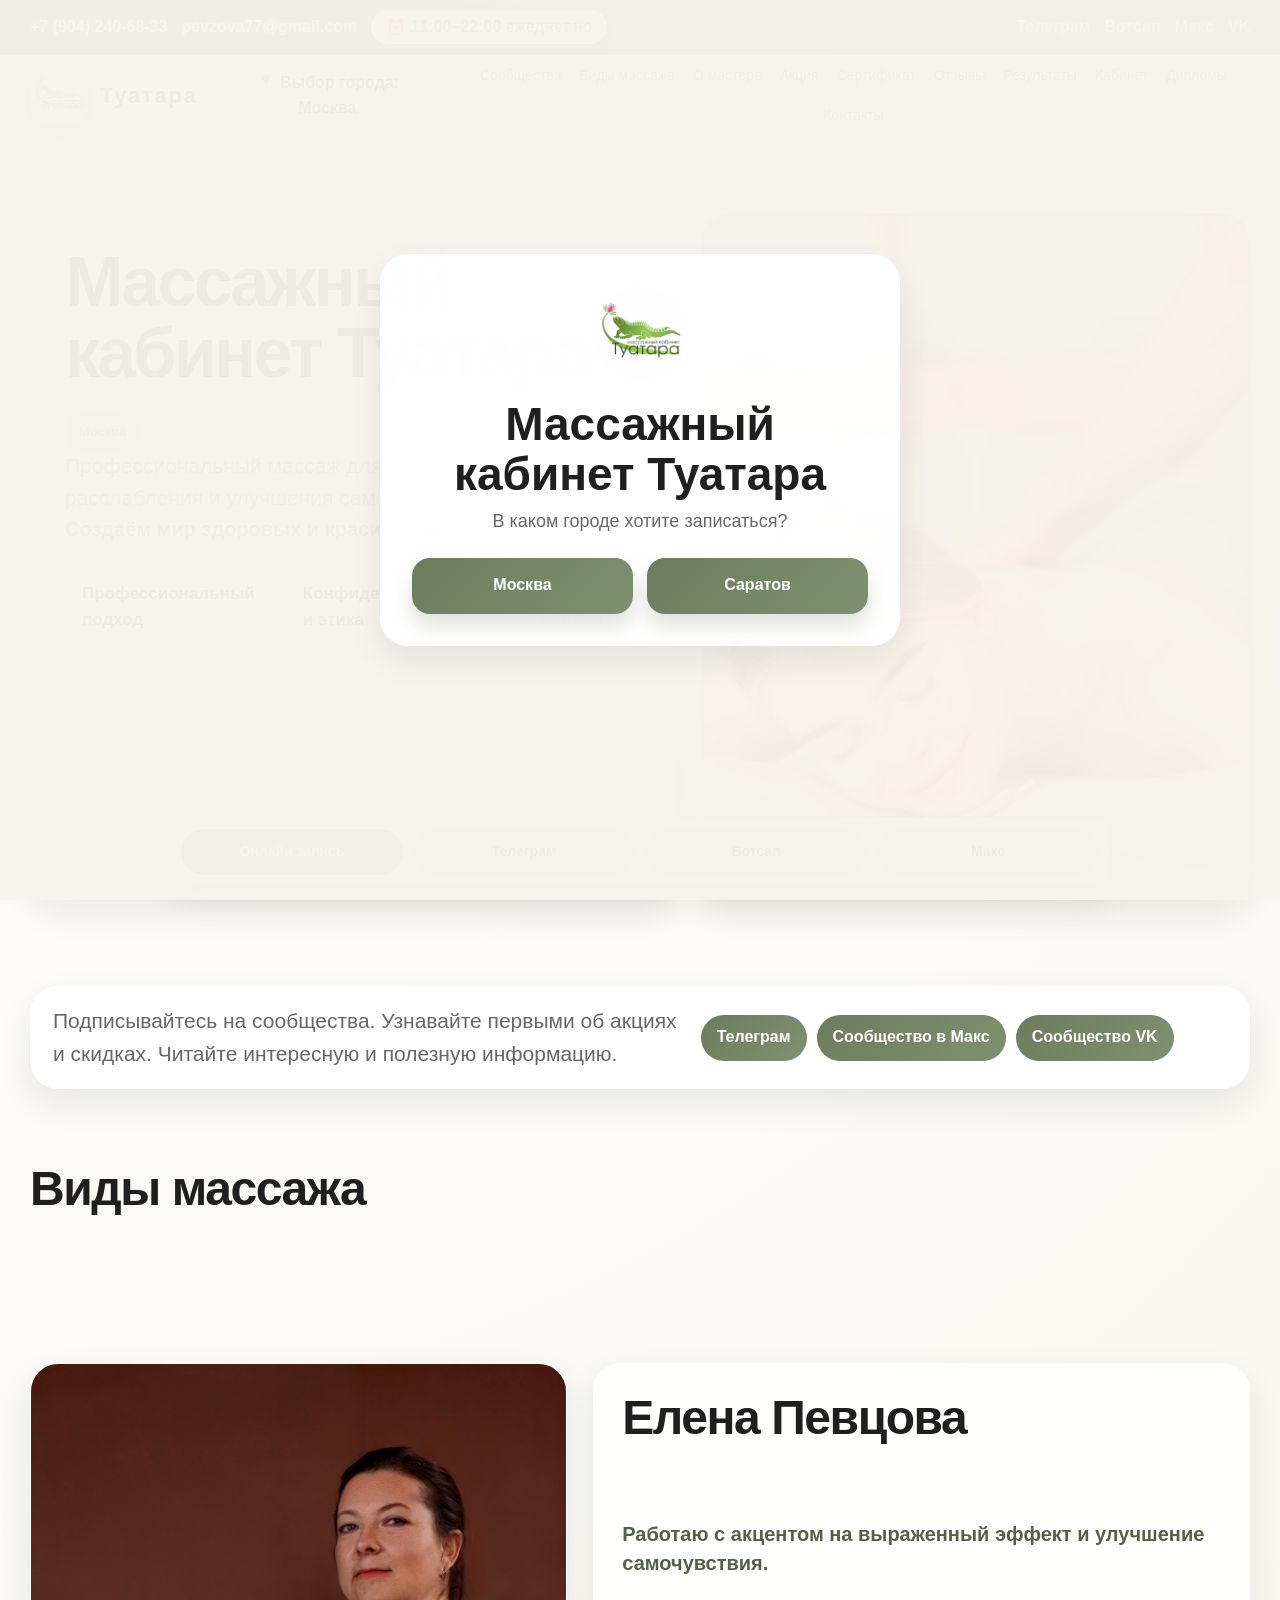
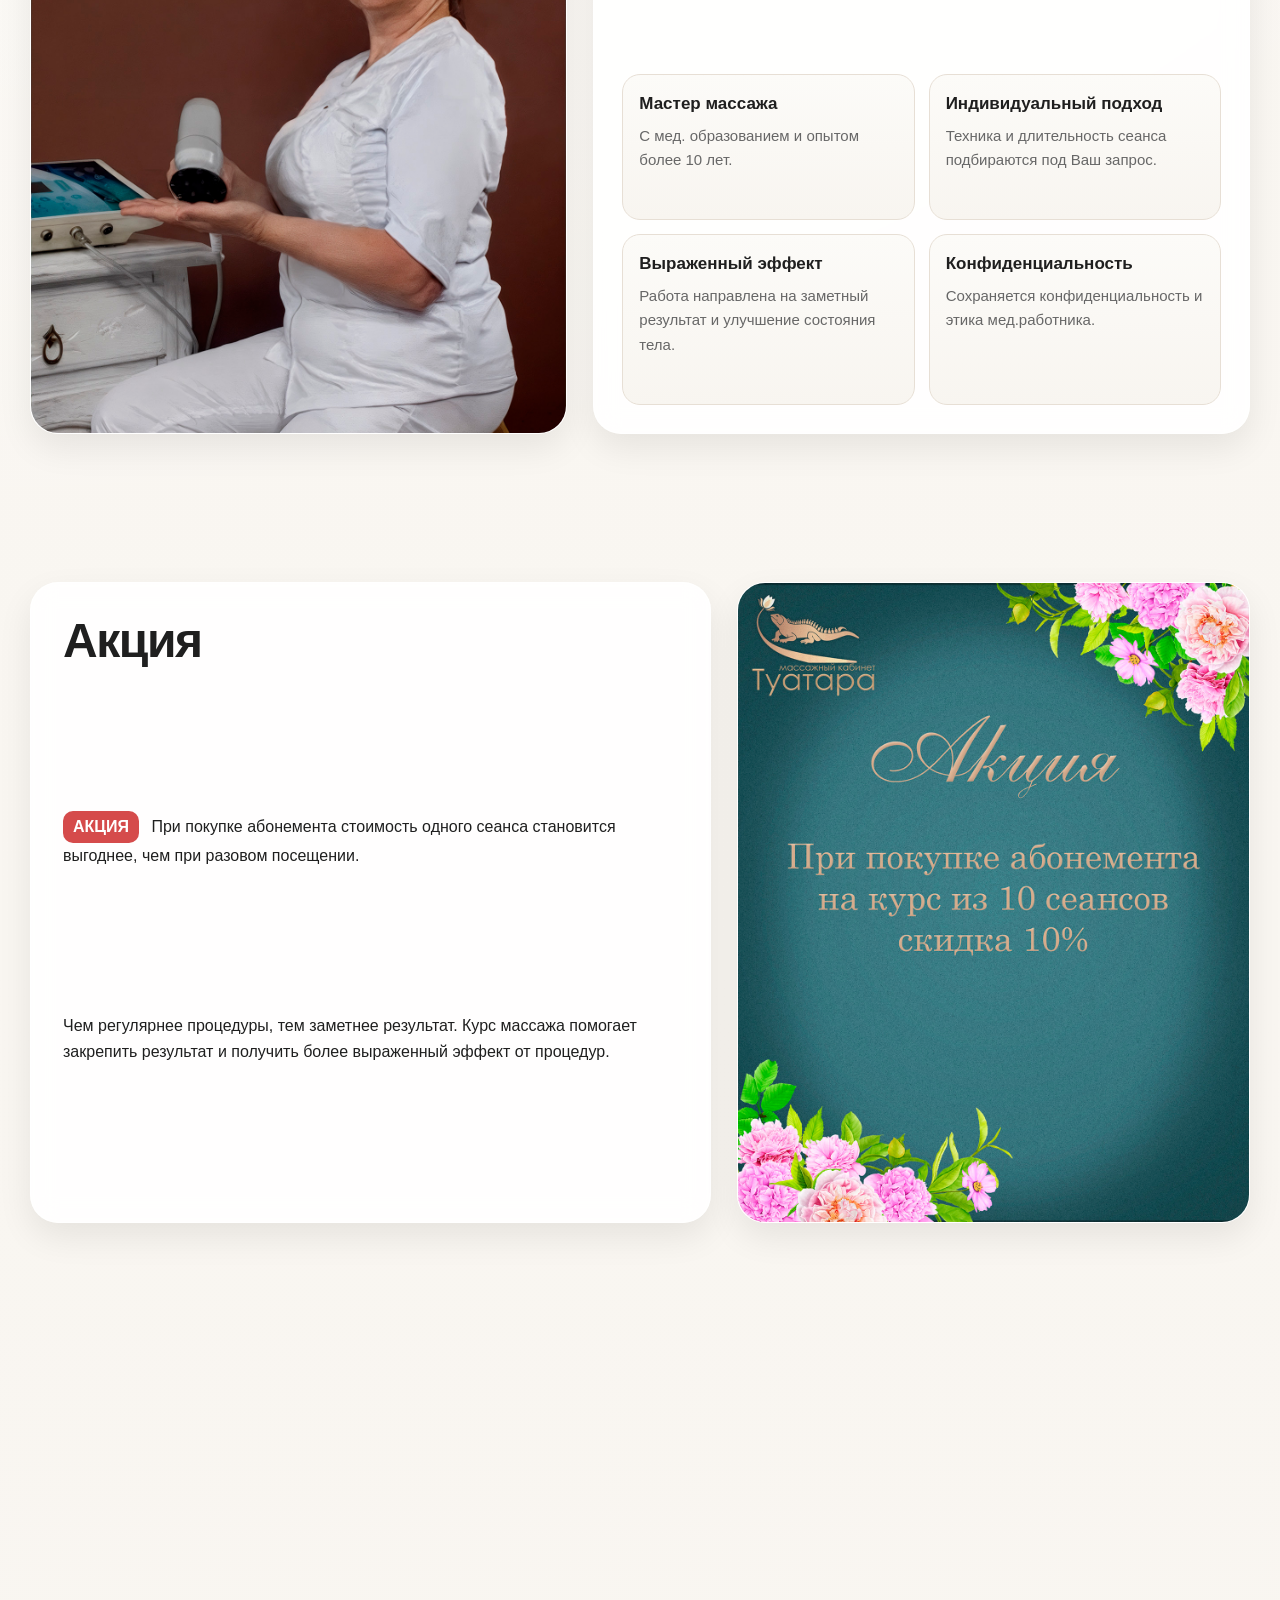
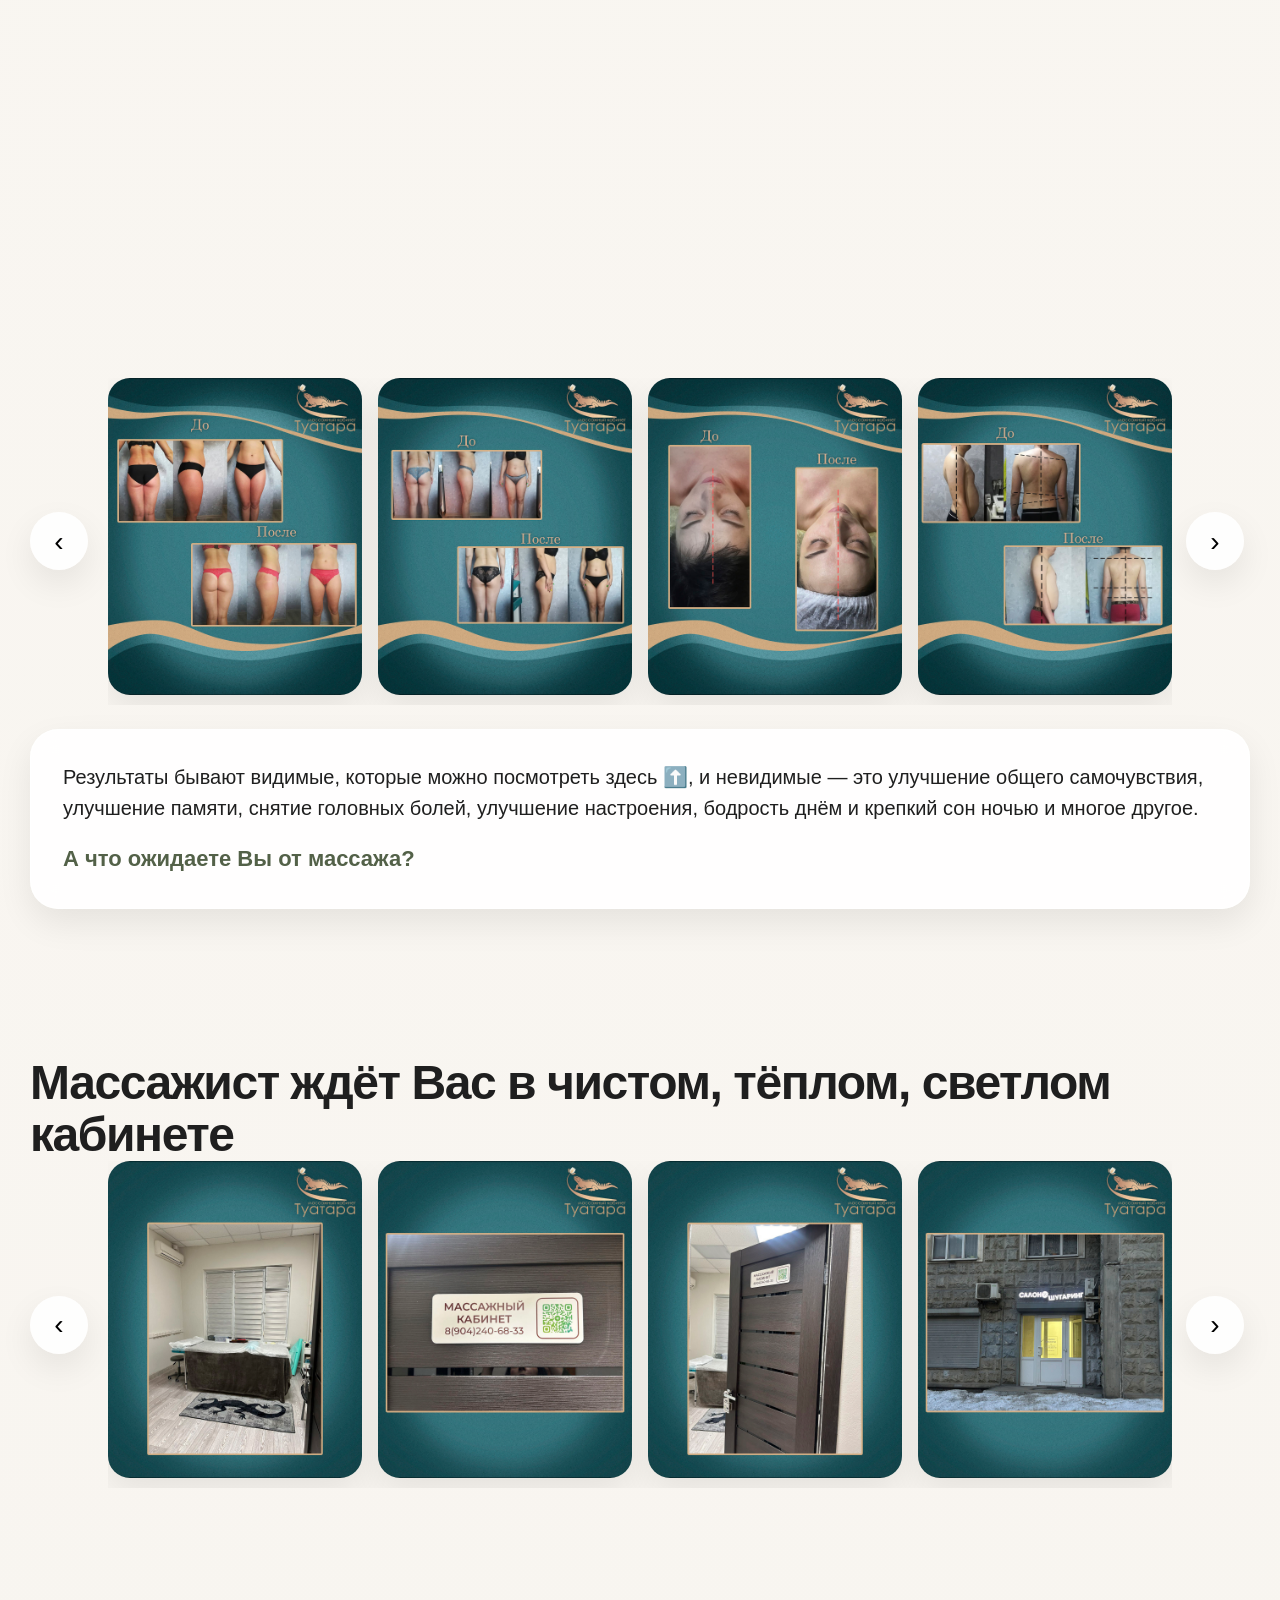
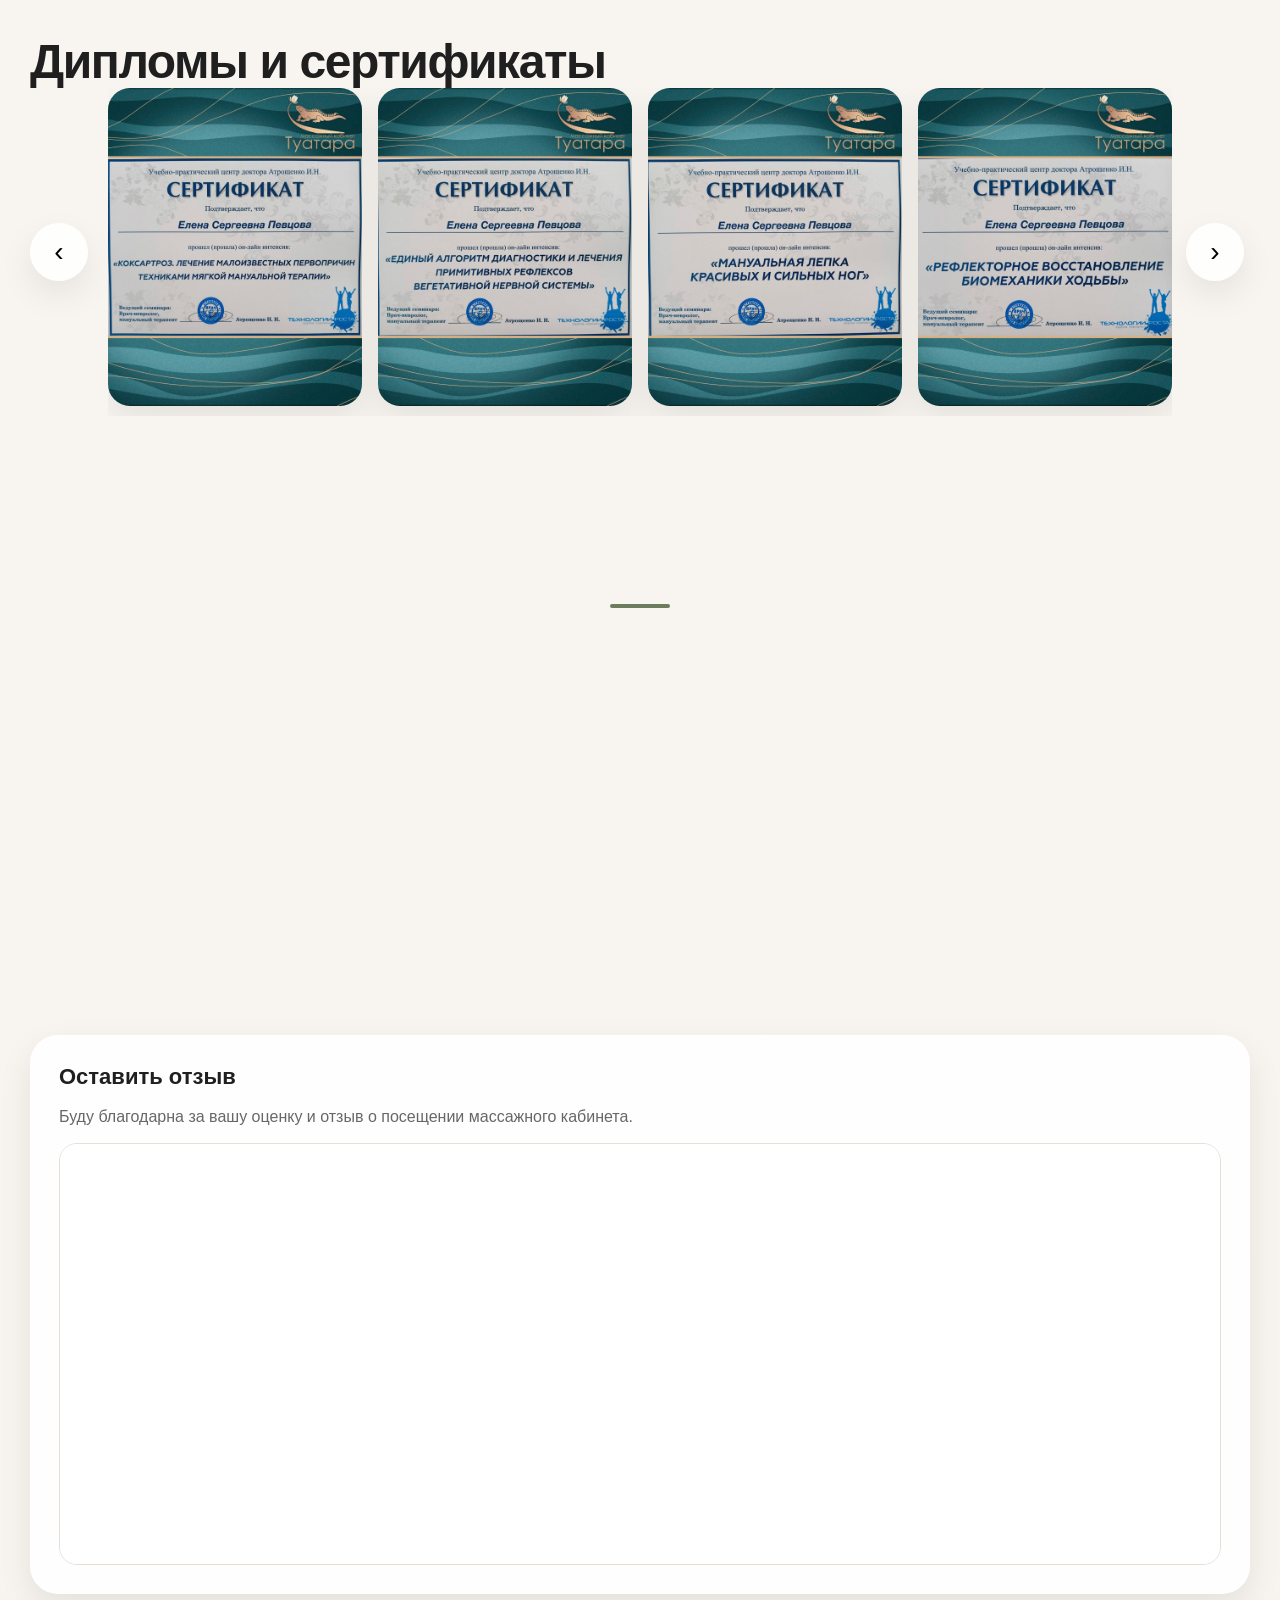
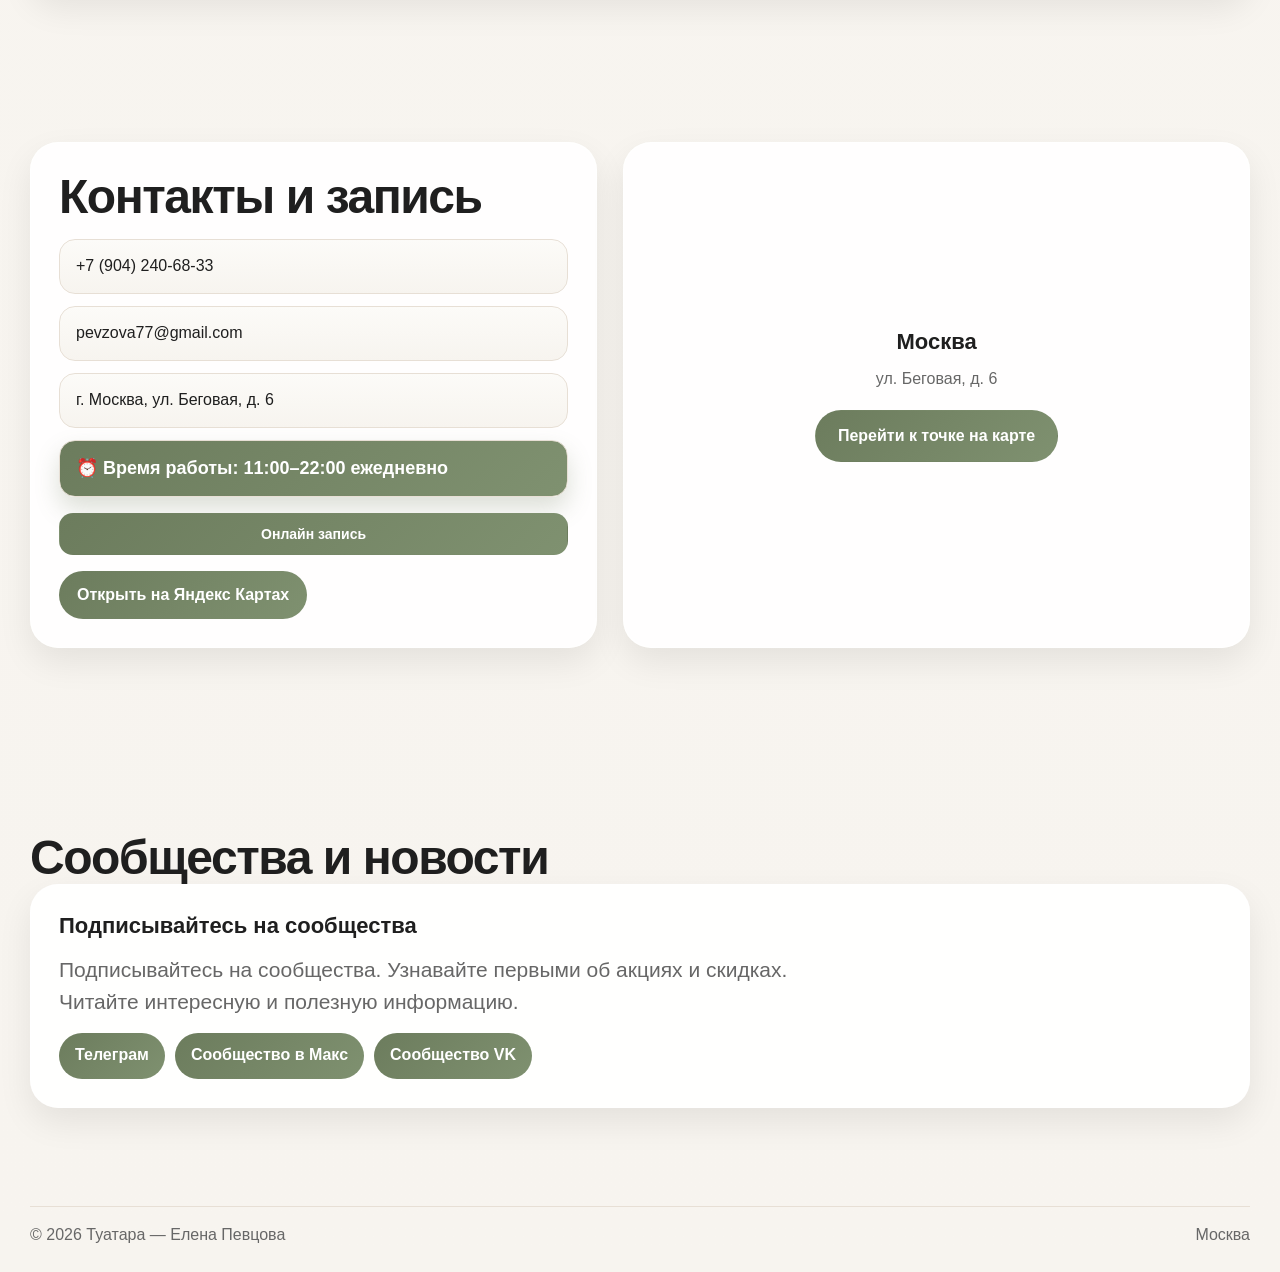
==== index.html @ b84273b6 "Add files via upload" ====
<!DOCTYPE html>
<html lang="ru">
<head>
  <meta charset="UTF-8" />
  <meta name="viewport" content="width=device-width, initial-scale=1.0" />
  <title>Массажный кабинет Туатара</title>
  <meta
    name="description"
    content="Массажный кабинет Туатара. Москва и Саратов. Виды массажа, онлайн-запись, подарочные сертификаты, отзывы, результаты."
  />
  <link rel="stylesheet" href="style.css?v=20260511-2" />
</head>
<body>
  <div class="city-overlay" id="cityOverlay">
    <div class="city-modal">
      <img src="images/logo.png" alt="Логотип Туатара" class="city-logo" />
      <h1 class="city-title">Массажный кабинет Туатара</h1>
      <p class="city-subtitle">В каком городе хотите записаться?</p>

      <div class="city-buttons">
        <button class="city-btn" data-city="moscow" type="button">Москва</button>
        <button class="city-btn" data-city="saratov" type="button">Саратов</button>
      </div>
    </div>
  </div>

  <div class="top-contacts">
    <div class="container top-contacts-inner">
      <div class="top-contacts-left">
        <a href="tel:+79042406833">+7 (904) 240-68-33</a>
        <a href="mailto:pevzova77@gmail.com">pevzova77@gmail.com</a>
        <span class="work-hours-top">⏰ 11:00–22:00 ежедневно</span>
      </div>

      <div class="top-contacts-right">
        <a id="topTelegramLink" href="https://t.me/elena_tuatara_massag" target="_blank" rel="noopener">Телеграм</a>
        <a id="topWhatsappLink" href="https://wa.me/79042406833" target="_blank" rel="noopener">Вотсап</a>
        <a id="topMaxLink" href="https://max.ru/u/f9LHodD0cOLbVHM9ql3WQbXqbwl_xBhF61Ipdc6W-UP6LQ_kdhzG-kq2bZY" target="_blank" rel="noopener">Макс</a>
        <a id="topVkLink" href="https://vk.com/massag_elena_tuatara" target="_blank" rel="noopener">VK</a>
      </div>
    </div>
  </div>

  <header class="header">
    <div class="container header-inner">
      <a href="#top" class="brand">
        <img src="images/logo.png" alt="Логотип Туатара" class="brand-logo" />
        <div class="brand-text">
          <span class="brand-title">Туатара</span>
        </div>
      </a>

      <div class="header-city-switch">
        <button class="city-switch-btn" id="changeCityBtn" type="button">
          📍 Выбор города: <span id="currentCityLabel">Москва</span>
        </button>
      </div>

      <button class="burger" id="burgerBtn" aria-label="Открыть меню">
        <span></span>
        <span></span>
        <span></span>
      </button>

      <nav class="nav" id="mainNav">
        <a href="#community">Сообщества</a>
        <a href="#services">Виды массажа</a>
        <a href="#master">О мастере</a>
        <a href="#offer">Акция</a>
        <a href="#gift">Сертификат</a>
        <a href="#reviews">Отзывы</a>
        <a href="#results">Результаты</a>
        <a href="#cabinet">Кабинет</a>
        <a href="#certs">Дипломы</a>
        <a href="#contacts">Контакты</a>
      </nav>
    </div>
  </header>

  

  <main id="top">
    <section class="hero section">
      <div class="container hero-grid">
        <div class="hero-content-card reveal">
          <div class="hero-topline">
            <h2 class="hero-main-title">Массажный кабинет Туатара</h2>
            <span class="hero-city-badge" id="heroCityBadge">Москва</span>
          </div>

          <p class="lead">
            Профессиональный массаж для восстановления, расслабления и улучшения самочувствия.
          </p>

          <p class="master-quote">Создаëм мир здоровых и красивых людей.</p>

          <div class="hero-points">
            <div class="point">
              <strong>Профессиональный подход</strong>
            </div>

            <div class="point">
              <strong>Конфиденциальность и этика</strong>
            </div>

            <div class="point">
              <strong>Комфортный кабинет</strong>
            </div>
          </div>
        </div>

        <div class="hero-photo-card reveal reveal-delay-1">
          <img src="images/hero.jpg" alt="Массажный кабинет Туатара" />
        </div>
      </div>
    </section>
<section class="community-strip">
    <div class="container community-strip-inner">
      <div class="community-strip-text community-copy">Подписывайтесь на сообщества. Узнавайте первыми об акциях и скидках. Читайте интересную и полезную информацию.</div>
      <div class="community-inline-links" id="topCommunityLinks">
  <a class="community-btn" id="topCommunityTelegramLink" href="https://t.me/massag_tuatara" target="_blank" rel="noopener">Телеграм</a>
  <a class="community-btn" href="https://max.ru/join/hlgHYwB5WdhcEe7QtqYdl6THn1QmyQCmzUisdlVoTtg" target="_blank" rel="noopener">Сообщество в Макс</a>
  <a class="community-btn" href="https://vk.ru/massag.tuatara" target="_blank" rel="noopener">Сообщество VK</a>
</div>
    </div>
  </section>
<section class="section" id="services">
      <div class="container">
        <div class="section-head reveal">
          <div>
            <h2>Виды массажа</h2>
          </div>
        </div>

        <div class="services-grid" id="servicesGrid"></div>
      </div>
    </section>

    <section class="section" id="master">
      <div class="container master-grid">
        <div class="master-photo-card reveal">
          <img src="images/master.jpg" alt="Елена Певцова" />
        </div>

        <div class="master-text-card reveal reveal-delay-1">
          <h2>Елена Певцова</h2>

          <p class="master-quote">
            Работаю с акцентом на выраженный эффект и улучшение самочувствия.
          </p>

          <div class="master-features">
            <div class="point">
              <strong>Мастер массажа</strong>
              <span>С мед. образованием и опытом более 10 лет.</span>
            </div>

            <div class="point">
              <strong>Индивидуальный подход</strong>
              <span>Техника и длительность сеанса подбираются под Ваш запрос.</span>
            </div>

            <div class="point">
              <strong>Выраженный эффект</strong>
              <span>Работа направлена на заметный результат и улучшение состояния тела.</span>
            </div>

            <div class="point">
              <strong>Конфиденциальность</strong>
              <span>Сохраняется конфиденциальность и этика мед.работника.</span>
            </div>
          </div>
        </div>
      </div>
    </section>

    <section class="section" id="offer">
      <div class="container">
        <div class="info-grid">
          <div class="text-card reveal">
            <h2>Акция</h2>

            <p>
              <span class="sale">АКЦИЯ</span>
              При покупке абонемента стоимость одного сеанса становится выгоднее,
              чем при разовом посещении.
            </p>

            <p>
              Чем регулярнее процедуры, тем заметнее результат. Курс массажа помогает
              закрепить результат и получить более выраженный эффект от процедур.
            </p>
          </div>

          <div class="vertical-card reveal reveal-delay-1">
            <img src="images/subscription.jpg" alt="Абонемент на массаж" />
          </div>
        </div>
      </div>
    </section>

    <section class="section" id="gift">
      <div class="container">
        <div class="gift-layout">
          <div class="gift-image-card reveal">
            <img src="images/gift-certificate.jpg" alt="Подарочный сертификат" />
          </div>

          <div class="gift-text-card reveal reveal-delay-1">
            <h2>Подарочный сертификат</h2>

            <p>
              Подарочный сертификат можно оформить на любую сумму офлайн или онлайн.
            </p>

            <p>
              Срок действия сертификата 3 месяца.
            </p>

            <div class="card-actions gift-actions" id="giftActions"></div>
          </div>
        </div>
      </div>
    </section>

    <section class="section" id="results">
      <div class="container">
        <div class="section-head reveal">
          <div>
            <h2>Результаты процедур</h2>
          </div>
        </div>

        <div class="slider-block reveal">
          <button class="slider-btn prev" data-slider-prev="resultsSlider" aria-label="Назад">‹</button>

          <div class="slider-window">
            <div class="slider-track" id="resultsSlider"></div>
          </div>

          <button class="slider-btn next" data-slider-next="resultsSlider" aria-label="Вперёд">›</button>
        </div>

        <div class="text-card results-text reveal reveal-delay-1">
          <p>
            Результаты бывают видимые, которые можно посмотреть здесь ⬆️, и невидимые —
            это улучшение общего самочувствия, улучшение памяти, снятие головных болей,
            улучшение настроения, бодрость днём и крепкий сон ночью и многое другое.
          </p>

          <p class="result-question">А что ожидаете Вы от массажа?</p>
        </div>
      </div>
    </section>

    <section class="section" id="cabinet">
      <div class="container">
        <div class="section-head reveal">
          <div>
            <h2>Массажист ждёт Вас в чистом, тёплом, светлом кабинете</h2>
          </div>
        </div>

        <div class="slider-block reveal">
          <button class="slider-btn prev" data-slider-prev="cabinetSlider" aria-label="Назад">‹</button>

          <div class="slider-window">
            <div class="slider-track" id="cabinetSlider"></div>
          </div>

          <button class="slider-btn next" data-slider-next="cabinetSlider" aria-label="Вперёд">›</button>
        </div>
      </div>
    </section>

    <section class="section" id="certs">
      <div class="container">
        <div class="section-head reveal">
          <div>
            <h2>Дипломы и сертификаты</h2>
          </div>
        </div>

        <div class="slider-block reveal">
          <button class="slider-btn prev" data-slider-prev="certsSlider" aria-label="Назад">‹</button>

          <div class="slider-window">
            <div class="slider-track" id="certsSlider"></div>
          </div>

          <button class="slider-btn next" data-slider-next="certsSlider" aria-label="Вперёд">›</button>
        </div>
      </div>
    </section>

    <section class="section" id="reviews">
      <div class="container">
        <div class="section-head reveal">
          <div>
            <h2>Отзывы клиентов</h2>
          </div>
        </div>

        <div class="slider-block reveal">
          <button class="slider-btn prev" data-slider-prev="reviewsSlider" aria-label="Назад">‹</button>

          <div class="slider-window">
            <div class="slider-track" id="reviewsSlider"></div>
          </div>

          <button class="slider-btn next" data-slider-next="reviewsSlider" aria-label="Вперёд">›</button>
        </div>

        <div class="review-form-card reveal reveal-delay-1">
          <h3>Оставить отзыв</h3>
          <p class="muted">
            Буду благодарна за вашу оценку и отзыв о посещении массажного кабинета.
          </p>

          <div class="tally-review-wrap">
            <iframe
              src="https://tally.so/r/xXZezk"
              loading="lazy"
              width="100%"
              height="420"
              frameborder="0"
              marginheight="0"
              marginwidth="0"
              title="Форма отзыва">
            </iframe>
          </div>
        </div>
      </div>
    </section>

    <section class="section contact-section" id="contacts">
      <div class="container contact-layout">
        <div class="contact-card reveal">
          <h2>Контакты и запись</h2>

          <div class="contact-list">
            <a href="tel:+79042406833" class="contact-item">+7 (904) 240-68-33</a>
            <a href="mailto:pevzova77@gmail.com" class="contact-item">pevzova77@gmail.com</a>
            <div class="contact-item" id="addressText">г. Москва, ул. Беговая, д. 6</div>
            <div class="contact-item contact-hours">⏰ Время работы: <strong>11:00–22:00 ежедневно</strong></div>
          </div>

          <div class="social-links" id="contactActions"></div>

          <a class="yandex-link" id="yandexMapLink" href="https://yandex.ru/maps/?text=Москва%2C%20ул.%20Беговая%2C%20д.%206" target="_blank" rel="noopener">
            Открыть на Яндекс Картах
          </a>
        </div>

        <div class="map-card reveal reveal-delay-1">
          <div class="map-placeholder">
            <h3 id="mapCityTitle">Москва</h3>
            <p id="mapAddressText">ул. Беговая, д. 6</p>
            <a class="btn btn-primary" id="mapOpenBtn" href="https://yandex.ru/maps/?text=Москва%2C%20ул.%20Беговая%2C%20д.%206" target="_blank" rel="noopener">
              Перейти к точке на карте
            </a>
          </div>
        </div>
      </div>
    </section>

    <section class="section" id="community">
      <div class="container">
        <div class="section-head reveal">
          <div>
            <h2>Сообщества и новости</h2>
          </div>
        </div>

        <div class="community-card reveal reveal-delay-1">
          <h3>Подписывайтесь на сообщества</h3>
          <p class="community-card-text community-copy">Подписывайтесь на сообщества. Узнавайте первыми об акциях и скидках. Читайте интересную и полезную информацию.</p>
          <div class="community-actions" id="communityActions">
  <a class="community-btn" id="communityTelegramLink" href="https://t.me/massag_tuatara" target="_blank" rel="noopener">Телеграм</a>
  <a class="community-btn" href="https://max.ru/join/hlgHYwB5WdhcEe7QtqYdl6THn1QmyQCmzUisdlVoTtg" target="_blank" rel="noopener">Сообщество в Макс</a>
  <a class="community-btn" href="https://vk.ru/massag.tuatara" target="_blank" rel="noopener">Сообщество VK</a>
</div>
        </div>
      </div>
    </section>
  </main>

  <div class="lightbox" id="lightbox">
    <button class="lightbox-close" id="lightboxClose" aria-label="Закрыть">×</button>
    <img id="lightboxImage" src="" alt="Увеличенное изображение" />
  </div>


  <div class="sticky-actions" id="stickyActions"></div>

  <footer class="footer">
    <div class="container footer-inner">
      <div>© 2026 Туатара — Елена Певцова</div>
      <div id="footerCityText">Москва</div>
    </div>
  </footer>

  <script type="module" src="script.js?v=20260615-2"></script>
</body>
</html>
---- style.css ----
:root {
  --bg: #f7f4ef;
  --card: #ffffff;
  --text: #1f1f1f;
  --muted: #676767;
  --accent: #6c7c5d;
  --accent-dark: #536148;
  --accent-soft: #ece7dd;
  --line: #e7dfd5;
  --danger: #d54b4b;
  --shadow: 0 14px 34px rgba(0, 0, 0, 0.08);
  --shadow-soft: 0 8px 20px rgba(0, 0, 0, 0.06);
  --radius: 24px;
  --container: 1220px;
  --transition: 0.28s ease;
}

* {
  box-sizing: border-box;
}

html {
  scroll-behavior: smooth;
}

body {
  margin: 0;
  font-family: Arial, Helvetica, sans-serif;
  color: var(--text);
  background:
    radial-gradient(circle at top left, rgba(255,255,255,0.85), transparent 28%),
    linear-gradient(180deg, #faf7f2 0%, var(--bg) 100%);
  line-height: 1.55;
}

img {
  display: block;
  width: 100%;
  max-width: 100%;
}

a {
  color: inherit;
  text-decoration: none;
}

button,
input,
textarea {
  font: inherit;
}

.container {
  width: min(var(--container), calc(100% - 32px));
  margin: 0 auto;
}

.section {
  padding: 74px 0;
}

.city-overlay {
  position: fixed;
  inset: 0;
  background: rgba(247, 244, 239, 0.96);
  display: flex;
  align-items: center;
  justify-content: center;
  padding: 20px;
  z-index: 200;
  transition: opacity 0.35s ease, visibility 0.35s ease;
}

.city-overlay.hidden {
  opacity: 0;
  visibility: hidden;
  pointer-events: none;
}

.city-modal {
  width: min(520px, 100%);
  background: rgba(255,255,255,0.95);
  border-radius: 28px;
  box-shadow: var(--shadow);
  padding: 32px;
  text-align: center;
}

.city-logo {
  width: 96px;
  height: 96px;
  object-fit: cover;
  border-radius: 22px;
  margin: 0 auto 18px;
}

.city-title {
  margin: 0 0 8px;
  font-size: clamp(30px, 5vw, 46px);
  line-height: 1.08;
}

.city-subtitle {
  margin: 0 0 22px;
  color: var(--muted);
  font-size: 18px;
}

.city-buttons {
  display: grid;
  grid-template-columns: 1fr 1fr;
  gap: 14px;
}

.city-btn {
  min-height: 56px;
  border: none;
  border-radius: 18px;
  background: linear-gradient(135deg, var(--accent) 0%, #7f9170 100%);
  color: #fff;
  font-weight: 700;
  cursor: pointer;
  transition: transform var(--transition), box-shadow var(--transition);
  box-shadow: 0 12px 20px rgba(108, 124, 93, 0.22);
}

.city-btn:hover {
  transform: translateY(-2px);
}

.top-contacts {
  background: linear-gradient(135deg, #5e6d51 0%, #738464 100%);
  color: #fff;
  border-bottom: 1px solid rgba(255,255,255,0.12);
}

.top-contacts-inner {
  display: flex;
  justify-content: space-between;
  gap: 14px;
  flex-wrap: wrap;
  padding: 10px 0;
}

.top-contacts-left,
.top-contacts-right {
  display: flex;
  gap: 14px;
  flex-wrap: wrap;
  align-items: center;
}

.top-contacts a {
  color: #fff;
  font-weight: 700;
  opacity: 0.95;
}

.top-contacts a:hover {
  opacity: 1;
  text-decoration: underline;
}

.header {
  position: sticky;
  top: 0;
  z-index: 60;
  backdrop-filter: blur(14px);
  background: rgba(247, 244, 239, 0.88);
  border-bottom: 1px solid rgba(0, 0, 0, 0.05);
}

.header-inner {
  min-height: 82px;
  display: flex;
  align-items: center;
  justify-content: space-between;
  gap: 16px;
}

.brand {
  display: inline-flex;
  align-items: center;
  gap: 12px;
  flex-shrink: 0;
}

.brand-logo {
  width: 58px;
  height: 58px;
  object-fit: cover;
  border-radius: 18px;
  background: #fff;
  box-shadow: var(--shadow-soft);
}

.brand-title {
  font-size: 22px;
  font-weight: 900;
  letter-spacing: 0.08em;
}

.header-city-switch {
  margin-left: auto;
}

.city-switch-btn {
  min-height: 44px;
  padding: 0 14px;
  border: 1px solid var(--line);
  border-radius: 999px;
  background: #fff;
  color: var(--text);
  font-weight: 700;
  cursor: pointer;
}

.burger {
  display: none;
  width: 48px;
  height: 48px;
  border-radius: 14px;
  border: 1px solid var(--line);
  background: #ffffff;
  padding: 10px;
  cursor: pointer;
  flex-direction: column;
  justify-content: center;
  gap: 5px;
  box-shadow: var(--shadow-soft);
}

.burger span {
  display: block;
  width: 100%;
  height: 2px;
  border-radius: 999px;
  background: var(--text);
}

.nav {
  display: flex;
  align-items: center;
  gap: 18px;
  flex-wrap: wrap;
  justify-content: center;
}

.nav a {
  position: relative;
  color: var(--muted);
  font-size: 14px;
  transition: color var(--transition);
}

.nav a::after {
  content: "";
  position: absolute;
  left: 0;
  bottom: -6px;
  width: 0;
  height: 2px;
  border-radius: 999px;
  background: var(--accent);
  transition: width var(--transition);
}

.nav a:hover {
  color: var(--text);
}

.nav a:hover::after {
  width: 100%;
}

.sale {
  display: inline-flex;
  align-items: center;
  min-height: 32px;
  padding: 0 10px;
  border-radius: 10px;
  background: var(--danger);
  color: #ffffff;
  font-weight: 700;
  margin-right: 8px;
}

h1,
h2,
h3,
p {
  margin: 0;
}

h2 {
  font-size: clamp(28px, 4vw, 48px);
  line-height: 1.08;
  letter-spacing: -0.03em;
}

h3 {
  font-size: 22px;
  line-height: 1.2;
}

.hero-main-title {
  font-size: clamp(36px, 6vw, 70px);
  line-height: 1.02;
  letter-spacing: -0.04em;
  margin-bottom: 12px;
}

.hero-topline {
  display: flex;
  justify-content: space-between;
  gap: 12px;
  align-items: start;
  flex-wrap: wrap;
}

.hero-city-badge {
  display: inline-flex;
  align-items: center;
  min-height: 36px;
  padding: 0 14px;
  border-radius: 999px;
  background: var(--accent-soft);
  color: var(--accent-dark);
  font-size: 13px;
  font-weight: 700;
}

.lead {
  font-size: clamp(17px, 2vw, 21px);
  color: var(--muted);
  max-width: 780px;
}

.muted {
  color: var(--muted);
}

.hero-grid,
.info-grid,
.gift-layout,
.master-grid,
.contact-layout {
  display: grid;
  gap: 26px;
  align-items: stretch;
}

.hero-grid {
  grid-template-columns: 1.08fr 0.92fr;
}

.hero-content-card,
.hero-photo-card,
.text-card,
.vertical-card,
.gift-image-card,
.gift-text-card,
.master-photo-card,
.master-text-card,
.review-form-card,
.contact-card,
.map-card {
  background: rgba(255, 255, 255, 0.9);
  border: 1px solid rgba(255,255,255,0.65);
  border-radius: calc(var(--radius) + 4px);
  box-shadow: var(--shadow);
  overflow: hidden;
  backdrop-filter: blur(12px);
}

.hero-content-card {
  padding: 34px;
}

.hero-points,
.master-features {
  display: grid;
  gap: 14px;
  margin-top: 20px;
}

.hero-points {
  grid-template-columns: repeat(3, 1fr);
}

.master-features {
  grid-template-columns: repeat(2, 1fr);
}

.point {
  padding: 16px;
  border-radius: 18px;
  background: linear-gradient(180deg, #fcfbf8 0%, #f8f5f0 100%);
  border: 1px solid var(--line);
}

.point strong {
  display: block;
  margin-bottom: 6px;
  font-size: 17px;
}

.point span {
  color: var(--muted);
  font-size: 15px;
}

.hero-photo-card img,
.master-photo-card img,
.vertical-card img {
  aspect-ratio: 4 / 5;
  object-fit: cover;
}

.info-grid {
  grid-template-columns: 1.14fr 0.86fr;
}

.text-card {
  padding: 32px;
  display: grid;
  gap: 18px;
  font-size: 20px;
}

.vertical-card-body,
.gift-text-card,
.master-text-card,
.contact-card,
.review-form-card {
  padding: 28px;
}

.vertical-card-body {
  display: grid;
  gap: 16px;
  font-size: 18px;
}

.services-grid {
  display: grid;
  grid-template-columns: repeat(2, 1fr);
  gap: 18px;
}

.service-card {
  background: rgba(255, 255, 255, 0.92);
  border: 1px solid rgba(255,255,255,0.7);
  border-radius: var(--radius);
  padding: 18px;
  box-shadow: var(--shadow);
  display: flex;
  flex-direction: column;
  gap: 14px;
  transition: transform var(--transition), box-shadow var(--transition);
}

.service-card:hover {
  transform: translateY(-4px);
  box-shadow: 0 18px 38px rgba(0, 0, 0, 0.1);
}

.service-card p {
  color: var(--muted);
}

.service-photo {
  width: 100%;
  aspect-ratio: 16 / 9;
  object-fit: cover;
  border-radius: 18px;
  background: #ddd;
}

.service-price-list {
  display: grid;
  gap: 8px;
  padding-top: 10px;
  border-top: 1px solid var(--line);
}

.service-price-row {
  display: flex;
  justify-content: space-between;
  gap: 12px;
  padding: 10px 12px;
  border-radius: 14px;
  background: linear-gradient(180deg, #fcfbf8 0%, #f7f4ef 100%);
  border: 1px solid var(--line);
  font-weight: 600;
}

.card-actions {
  display: grid;
  grid-template-columns: 1fr;
  gap: 10px;
  margin-top: auto;
}

.action-btn {
  min-height: 42px;
  display: inline-flex;
  align-items: center;
  justify-content: center;
  padding: 0 12px;
  border-radius: 14px;
  border: 1px solid var(--line);
  background: #fff;
  font-size: 14px;
  font-weight: 700;
  transition: transform var(--transition), box-shadow var(--transition);
}

.action-btn:hover {
  transform: translateY(-2px);
  box-shadow: var(--shadow-soft);
}

.action-btn.primary {
  background: linear-gradient(135deg, var(--accent) 0%, #7f9170 100%);
  color: #fff;
  border-color: transparent;
}

.gift-layout {
  grid-template-columns: 1fr 1.08fr;
}

.gift-image-card img {
  aspect-ratio: 1.414 / 1;
  object-fit: cover;
}

.master-grid {
  grid-template-columns: 0.9fr 1.1fr;
}

.master-text-card {
  display: grid;
  gap: 16px;
}

.master-quote {
  font-size: 20px;
  color: var(--accent-dark);
  font-weight: 700;
  line-height: 1.45;
}

.slider-block {
  display: grid;
  grid-template-columns: 64px 1fr 64px;
  gap: 14px;
  align-items: center;
}

.slider-window {
  overflow: hidden;
}

.slider-track {
  display: flex;
  gap: 16px;
  overflow-x: auto;
  scroll-behavior: smooth;
  scroll-snap-type: x mandatory;
  padding-bottom: 10px;
}

.slider-track::-webkit-scrollbar {
  height: 8px;
}

.slider-track::-webkit-scrollbar-thumb {
  background: #d9d1c5;
  border-radius: 999px;
}

.slider-item {
  flex: 0 0 calc(25% - 12px);
  scroll-snap-align: start;
}

.slider-item img {
  aspect-ratio: 4 / 5;
  object-fit: cover;
  border-radius: 22px;
  box-shadow: var(--shadow);
  background: #dddddd;
  cursor: pointer;
}

.slider-btn {
  width: 58px;
  height: 58px;
  border: none;
  border-radius: 50%;
  background: rgba(255,255,255,0.9);
  box-shadow: var(--shadow);
  font-size: 28px;
  cursor: pointer;
}

.review-form-card {
  margin-top: 28px;
  display: grid;
  gap: 14px;
}

.tally-review-wrap {
  width: 100%;
  overflow: hidden;
  border-radius: 18px;
  border: 1px solid var(--line);
  background: #fff;
}

.tally-review-wrap iframe {
  display: block;
  width: 100%;
  min-height: 420px;
  border: 0;
  background: #fff;
}

.results-text {
  margin-top: 24px;
}

.result-question {
  font-weight: 700;
  color: var(--accent-dark);
  font-size: 22px;
}

.contact-section {
  padding-bottom: 110px;
}

.contact-layout {
  grid-template-columns: 0.95fr 1.05fr;
}

.contact-card {
  display: grid;
  gap: 16px;
}

.contact-list {
  display: grid;
  gap: 12px;
}

.contact-item {
  display: block;
  padding: 14px 16px;
  border-radius: 16px;
  background: linear-gradient(180deg, #fcfbf8 0%, #f7f4ef 100%);
  border: 1px solid var(--line);
}

.social-links {
  display: flex;
  gap: 10px;
  flex-wrap: wrap;
}

.yandex-link {
  display: inline-flex;
  align-items: center;
  justify-content: center;
  min-height: 48px;
  padding: 0 18px;
  border-radius: 999px;
  background: linear-gradient(135deg, var(--accent) 0%, #7f9170 100%);
  color: #fff;
  font-weight: 700;
  width: fit-content;
}

.map-card {
  display: flex;
  align-items: center;
  justify-content: center;
  min-height: 100%;
}

.map-placeholder {
  padding: 34px;
  text-align: center;
}

.map-placeholder h3 {
  margin-bottom: 12px;
}

.map-placeholder p {
  margin-bottom: 18px;
  color: var(--muted);
}

.btn {
  display: inline-flex;
  justify-content: center;
  align-items: center;
  min-height: 52px;
  padding: 0 22px;
  border-radius: 999px;
  border: 1px solid transparent;
  cursor: pointer;
  font-weight: 700;
  transition: transform var(--transition), background var(--transition);
  white-space: nowrap;
}

.btn:hover {
  transform: translateY(-2px);
}

.btn-primary {
  background: linear-gradient(135deg, var(--accent) 0%, #7f9170 100%);
  color: #ffffff;
}

.lightbox {
  position: fixed;
  inset: 0;
  background: rgba(0, 0, 0, 0.88);
  display: none;
  align-items: center;
  justify-content: center;
  padding: 20px;
  z-index: 120;
}

.lightbox.open {
  display: flex;
}

.lightbox img {
  width: auto;
  max-width: min(1000px, 100%);
  max-height: 90vh;
  border-radius: 18px;
}

.lightbox-close {
  position: absolute;
  top: 18px;
  right: 18px;
  width: 48px;
  height: 48px;
  border: none;
  border-radius: 50%;
  background: rgba(255,255,255,0.15);
  color: #ffffff;
  font-size: 28px;
  cursor: pointer;
}

.sticky-actions {
  position: fixed;
  left: 50%;
  bottom: 14px;
  transform: translateX(-50%);
  width: min(940px, calc(100% - 20px));
  background: rgba(255,255,255,0.94);
  border: 1px solid rgba(255,255,255,0.8);
  backdrop-filter: blur(12px);
  border-radius: 22px;
  box-shadow: var(--shadow);
  padding: 10px;
  display: grid;
  grid-template-columns: repeat(4, 1fr);
  gap: 10px;
  z-index: 90;
}

.sticky-actions a {
  min-height: 46px;
  display: flex;
  align-items: center;
  justify-content: center;
  border-radius: 999px;
  font-size: 14px;
  font-weight: 700;
  background: #f3eee6;
}

.sticky-actions a.primary {
  background: linear-gradient(135deg, var(--accent) 0%, #7f9170 100%);
  color: #fff;
  display: flex;
  align-items: center;
  justify-content: center;
  text-align: center;
  white-space: nowrap;
}

.footer {
  padding: 24px 0 120px;
  color: var(--muted);
}

.footer-inner {
  border-top: 1px solid var(--line);
  padding-top: 16px;
  display: flex;
  justify-content: space-between;
  gap: 18px;
  flex-wrap: wrap;
}

.reveal {
  opacity: 0;
  transform: translateY(28px);
  transition: opacity 0.75s ease, transform 0.75s ease;
}

.reveal.active {
  opacity: 1;
  transform: translateY(0);
}

.reveal-delay-1 {
  transition-delay: 0.12s;
}

.community-strip {
  padding: 14px 0 0;
}

.community-strip-inner,
.community-card {
  background: rgba(255, 255, 255, 0.92);
  border: 1px solid rgba(255,255,255,0.72);
  border-radius: 28px;
  box-shadow: var(--shadow);
}

.community-strip-inner {
  padding: 18px 22px;
  display: grid;
  grid-template-columns: 1.2fr 1fr;
  gap: 16px;
  align-items: center;
}

.community-strip-text {
  font-size: 20px;
  line-height: 1.6;
  font-weight: 400;
  color: var(--text);
}

.community-inline-links,
.community-actions {
  display: flex;
  flex-wrap: wrap;
  gap: 10px;
}

.community-card {
  padding: 28px;
  display: grid;
  gap: 14px;
}

.community-btn {
  min-height: 46px;
  display: inline-flex;
  align-items: center;
  justify-content: center;
  padding: 0 16px;
  border-radius: 999px;
  background: linear-gradient(135deg, var(--accent) 0%, #7f9170 100%);
  color: #fff;
  font-weight: 700;
  text-align: center;
  transition: transform var(--transition), box-shadow var(--transition);
}

.community-btn:hover {
  transform: translateY(-2px);
  box-shadow: var(--shadow-soft);
}

@media (max-width: 1100px) {
  .hero-grid,
  .info-grid,
  .gift-layout,
  .master-grid,
  .contact-layout {
    grid-template-columns: 1fr;
  }

  .services-grid {
    grid-template-columns: 1fr;
  }

  .slider-item {
    flex: 0 0 calc(33.333% - 11px);
  }
}

@media (max-width: 920px) {
  .header-city-switch {
    display: block !important;
    order: 3;
    width: 100%;
    margin-top: 8px;
    margin-left: 0;
  }

  .header-inner {
    flex-wrap: wrap;
    align-items: center;
    gap: 10px;
  }

  .city-switch-btn {
    width: 100%;
    min-height: 44px;
    padding: 0 14px;
    border-radius: 999px;
    text-align: center;
    display: inline-flex;
    align-items: center;
    justify-content: center;
    white-space: nowrap;
    cursor: pointer;
    font-weight: 600;
  }

  .burger {
    display: flex;
  }

  .nav {
    position: absolute;
    left: 16px;
    right: 16px;
    top: 82px;
    background: rgba(255,255,255,0.98);
    border: 1px solid rgba(255,255,255,0.7);
    border-radius: 20px;
    box-shadow: var(--shadow);
    padding: 16px;
    display: none;
    flex-direction: column;
    align-items: flex-start;
    z-index: 65;
  }

  .nav.open {
    display: flex;
  }

  .hero-points,
  .master-features,
  .community-strip-inner {
    grid-template-columns: 1fr;
  }

  .slider-block {
    grid-template-columns: 52px 1fr 52px;
  }

  .slider-item {
    flex: 0 0 calc(50% - 8px);
  }

  .card-actions {
    grid-template-columns: repeat(2, 1fr);
  }

  .sticky-actions {
    grid-template-columns: repeat(2, 1fr);
  }
}

@media (max-width: 640px) {
  body {
    padding-bottom: 88px;
  }

  .container {
    width: min(var(--container), calc(100% - 20px));
  }

  .section {
    padding: 56px 0;
  }

  .top-contacts {
    font-size: 12px;
  }

  .top-contacts-inner {
    gap: 8px;
    justify-content: center;
  }

  .top-contacts-left,
  .top-contacts-right {
    justify-content: center;
  }

  .brand-logo {
    width: 48px;
    height: 48px;
    border-radius: 14px;
  }

  .brand-title {
    font-size: 18px;
  }

  .hero-content-card,
  .text-card,
  .vertical-card-body,
  .gift-text-card,
  .master-text-card,
  .review-form-card,
  .contact-card,
  .community-strip-inner,
  .community-card {
    padding: 18px;
  }

  .card-actions,
  .community-inline-links,
  .community-actions {
    grid-template-columns: 1fr;
    gap: 8px;
  }

  .action-btn,
  .community-btn {
    min-height: 36px;
    font-size: 12px;
    padding: 0 8px;
    width: 100%;
  }

  .slider-block {
    grid-template-columns: 1fr;
  }

  .slider-btn {
    display: none;
  }

  .slider-item {
    flex: 0 0 82%;
  }

  .sticky-actions {
    left: 10px;
    right: 10px;
    width: auto;
    transform: none;
    bottom: 10px;
    padding: 8px;
    gap: 8px;
    grid-template-columns: repeat(3, 1fr);
  }

  .sticky-actions a.primary {
    grid-column: 1 / -1;
    justify-self: center;
    width: 70%;
    max-width: 240px;
  }

  .sticky-actions a {
    min-height: 38px;
    font-size: 11px;
    padding: 0 4px;
  }

  .footer {
    padding-bottom: 120px;
  }

  .city-buttons {
    grid-template-columns: 1fr;
  }

  #reviews {
    margin-top: 40px;
  }

  #reviews::before {
    content: "";
    display: block;
    width: 60px;
    height: 4px;
    background: var(--accent);
    border-radius: 999px;
    margin: 0 auto 20px;
  }

  #offer .text-card p,
  #gift .gift-text-card p {
    font-size: 14px !important;
    line-height: 1.6 !important;
  }

  #offer .text-card h2,
  #gift .gift-text-card h2 {
    font-size: 24px !important;
    line-height: 1.2 !important;
  }

  #results .text-card p {
    font-size: 15px !important;
    line-height: 1.6 !important;
  }

  .result-question {
    font-size: 17px !important;
    line-height: 1.4 !important;
    font-weight: 700 !important;
  }
}

.city-switch-btn:hover {
  background: #f3eee6;
}

#offer .text-card p,
#gift .gift-text-card p {
  font-size: 16px !important;
  line-height: 1.6 !important;
  font-weight: 400 !important;
  color: var(--text) !important;
}

#reviews {
  margin-top: 40px;
}

#reviews::before {
  content: "";
  display: block;
  width: 60px;
  height: 4px;
  background: var(--accent);
  border-radius: 999px;
  margin: 0 auto 20px;
}


/* Desktop/community visibility fix */
.community-inline-links,
.community-actions {
  display: flex;
  flex-wrap: wrap;
  gap: 10px;
  align-items: center;
}

.community-inline-links .community-btn,
.community-actions .community-btn {
  flex: 0 0 auto;
  width: auto;
}

@media (min-width: 921px) {
  .community-strip-inner {
    grid-template-columns: minmax(260px, 1fr) minmax(420px, 1.4fr);
  }
}

/* Final fixes: community text, mobile spacing, one Telegram by city */
.community-card p,
.community-strip-text {
  font-size: 20px;
  line-height: 1.6;
  font-weight: 400;
  color: var(--text);
}

@media (max-width: 640px) {
  .community-strip-text,
  .community-card p {
    font-size: 14px !important;
    line-height: 1.6 !important;
    font-weight: 400 !important;
  }

  /* remove blank mobile spaces from reveal animation placeholders */
  .reveal,
  .reveal-delay-1 {
    opacity: 1 !important;
    transform: none !important;
    transition: none !important;
  }

  .hero.section {
    padding-top: 12px;
  }

  .hero-grid {
    gap: 16px;
  }

  .hero-photo-card {
    margin-bottom: 0;
  }

  .community-strip {
    padding-top: 10px;
  }
}


/* Community text: same visual style as hero lead */
.community-copy {
  font-size: clamp(17px, 2vw, 21px) !important;
  color: var(--muted) !important;
  font-weight: 400 !important;
  line-height: 1.55 !important;
  max-width: 780px;
}

.community-card-text {
  margin: 0;
}

.community-inline-links {
  display: flex;
  flex-wrap: wrap;
  gap: 10px;
  align-items: center;
}

.community-strip-inner {
  display: grid;
  grid-template-columns: 1.2fr 1fr;
  gap: 16px;
  align-items: center;
}

@media (max-width: 920px) {
  .community-strip-inner {
    grid-template-columns: 1fr;
    align-items: start;
  }
}

@media (max-width: 640px) {
  .community-copy {
    font-size: clamp(17px, 2vw, 21px) !important;
    color: var(--muted) !important;
    font-weight: 400 !important;
    line-height: 1.55 !important;
  }

  .community-inline-links,
  .community-actions {
    display: flex !important;
    flex-wrap: wrap;
    gap: 8px;
  }

  .community-btn {
    display: inline-flex !important;
  }
}


/* Update: noticeable working hours + only online booking buttons */
.work-hours-top {
  display: inline-flex;
  align-items: center;
  min-height: 34px;
  padding: 0 14px;
  border-radius: 999px;
  background: #ffffff;
  color: var(--accent-dark);
  font-weight: 900;
  box-shadow: 0 8px 18px rgba(0, 0, 0, 0.12);
  border: 1px solid rgba(255,255,255,0.7);
}

.contact-hours {
  background: linear-gradient(135deg, var(--accent) 0%, #7f9170 100%) !important;
  color: #ffffff !important;
  font-size: 18px;
  font-weight: 800;
  box-shadow: 0 12px 24px rgba(108, 124, 93, 0.24);
}

.contact-hours strong {
  color: #ffffff;
}

.card-actions,
.gift-actions,
.social-links {
  grid-template-columns: 1fr !important;
}

.card-actions .action-btn,
.gift-actions .action-btn,
.social-links .action-btn {
  width: 100%;
}


@media (max-width: 640px) {
  .work-hours-top {
    width: 100%;
    justify-content: center;
    min-height: 38px;
    font-size: 13px;
  }

  .contact-hours {
    font-size: 16px;
    text-align: center;
  }

  .footer {
    padding-bottom: 24px !important;
  }
}

/* Final footer spacing after sticky bar removal */
.footer {
  padding-bottom: 24px !important;
}


/* Temporary Moscow promo image until July 1 */
.moscow-promo-section {
  padding: 20px 0 0;
}

.moscow-promo-section[hidden] {
  display: none !important;
}

.moscow-promo-card {
  overflow: hidden;
  border-radius: calc(var(--radius) + 4px);
  background: rgba(255, 255, 255, 0.92);
  border: 1px solid rgba(255,255,255,0.7);
  box-shadow: var(--shadow);
}

.moscow-promo-card img {
  width: 100%;
  height: auto;
  display: block;
}

@media (max-width: 640px) {
  .moscow-promo-section {
    padding-top: 14px;
  }

  .moscow-promo-card {
    border-radius: 18px;
  }
}
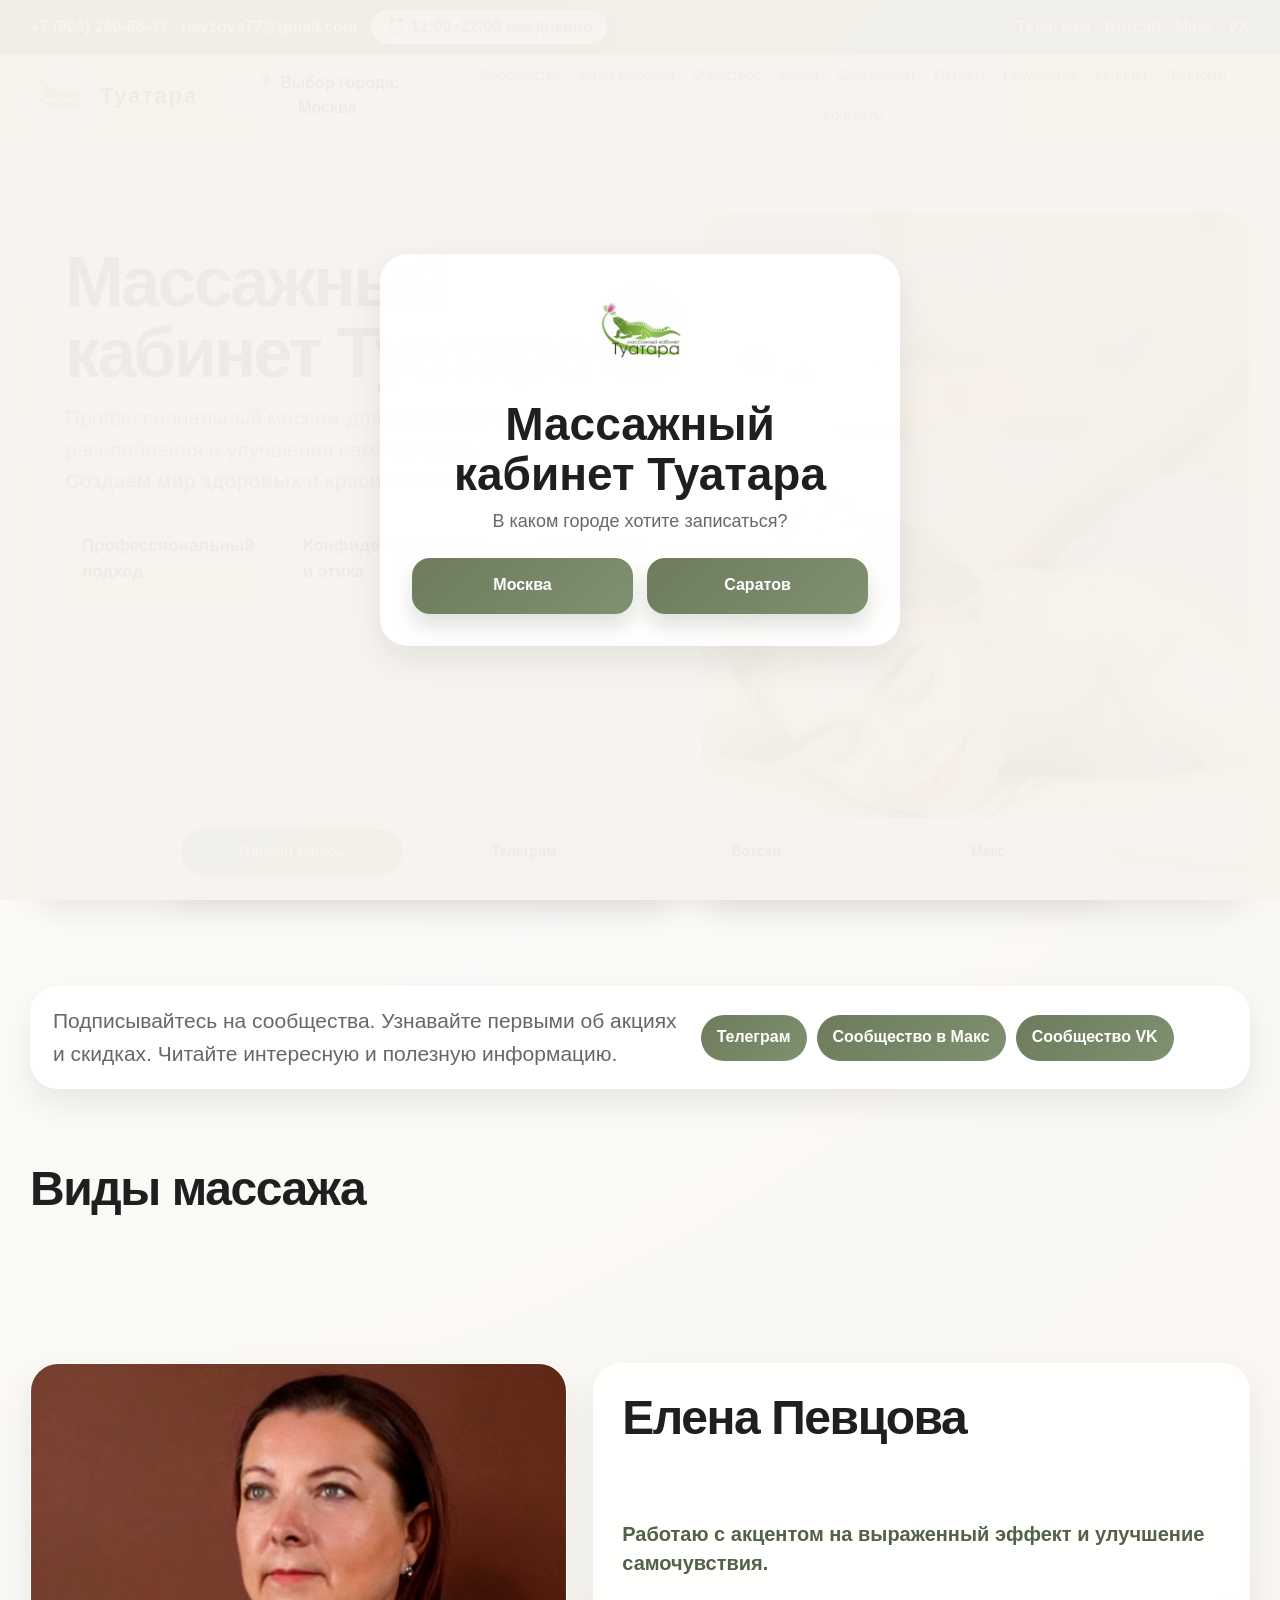
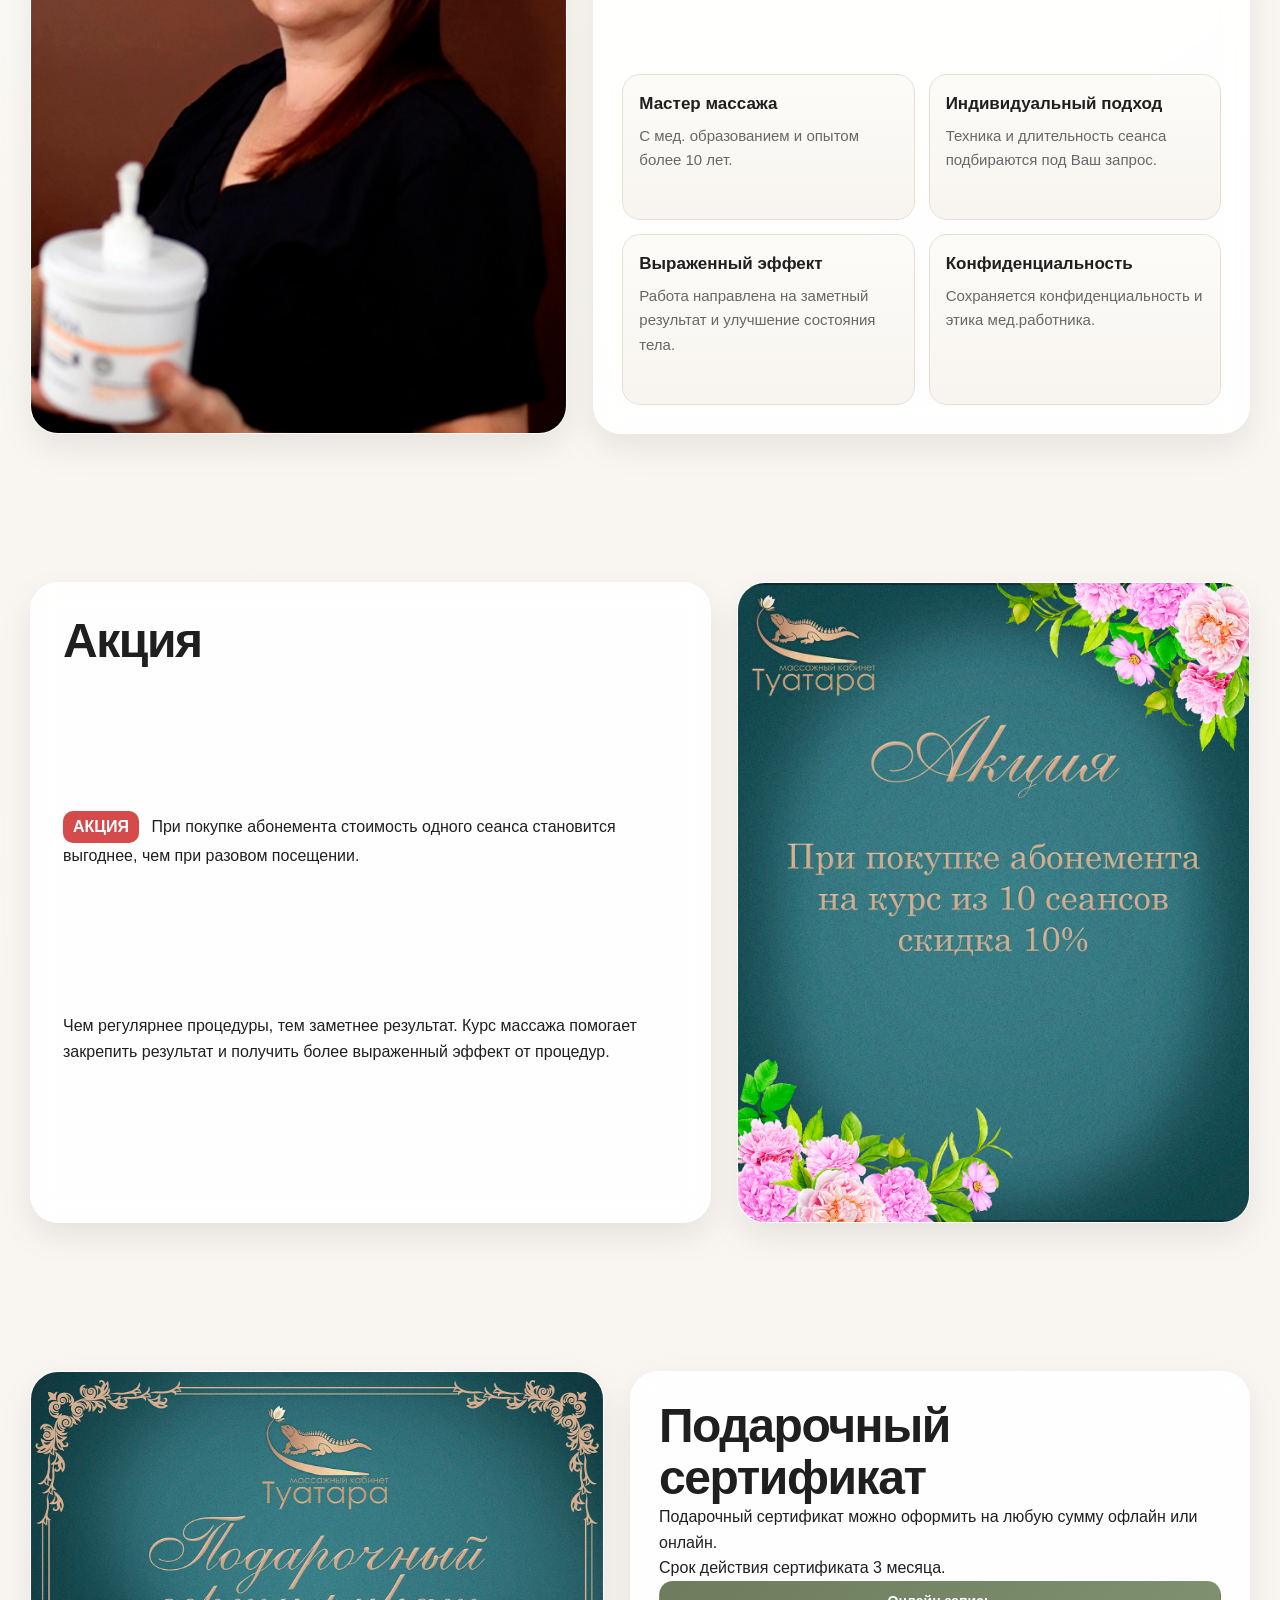
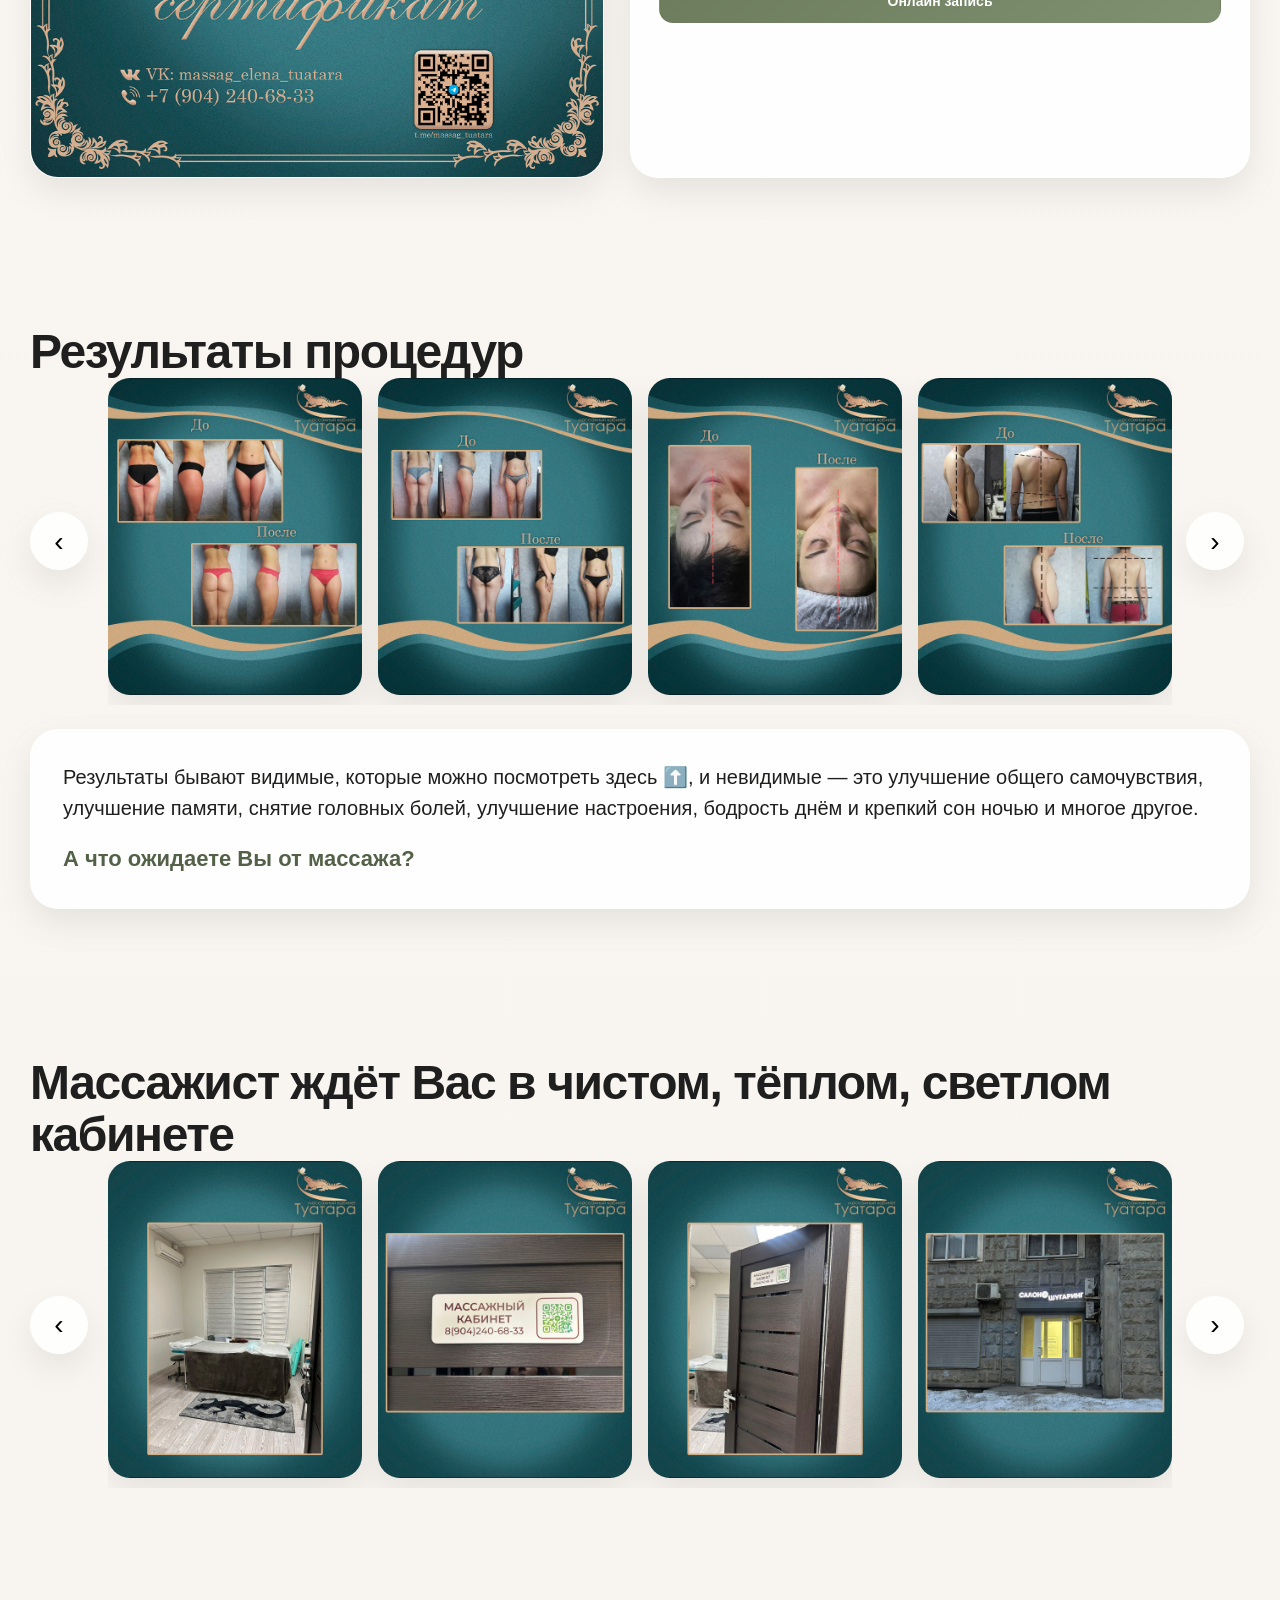
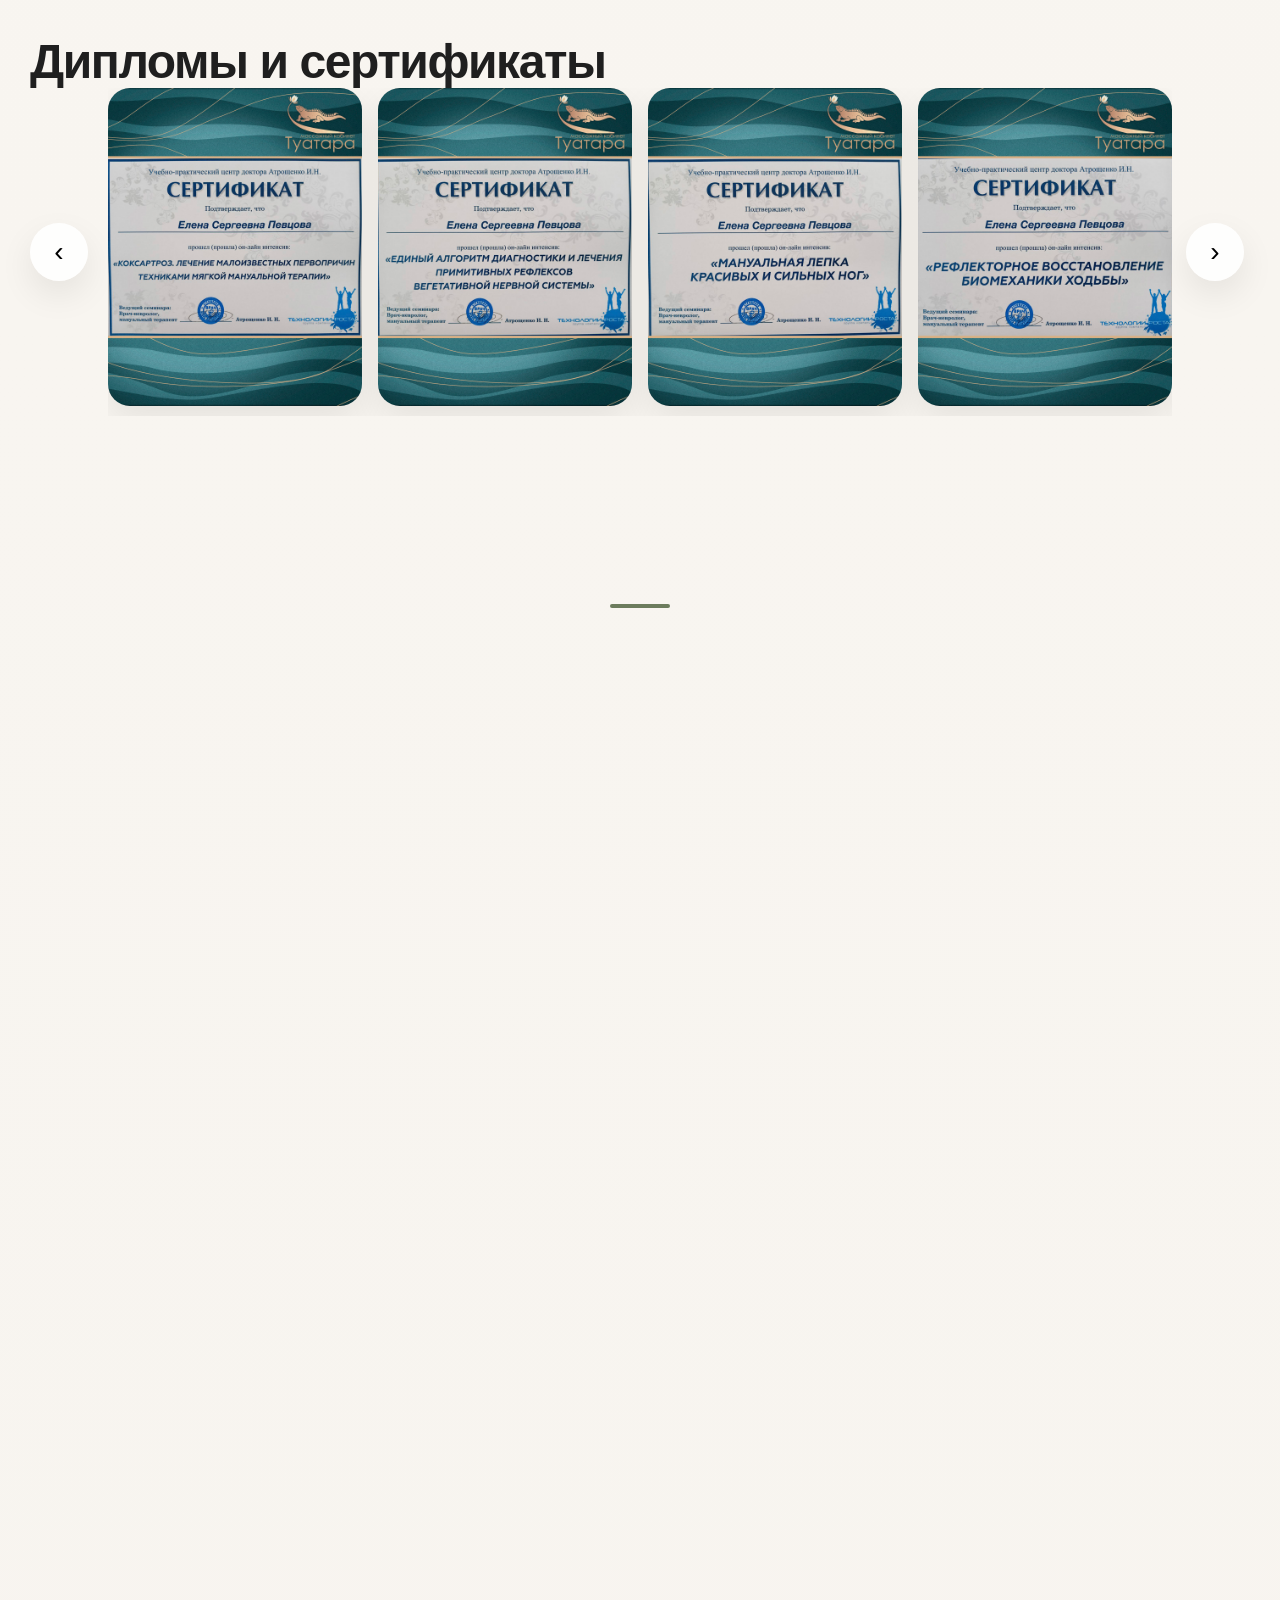
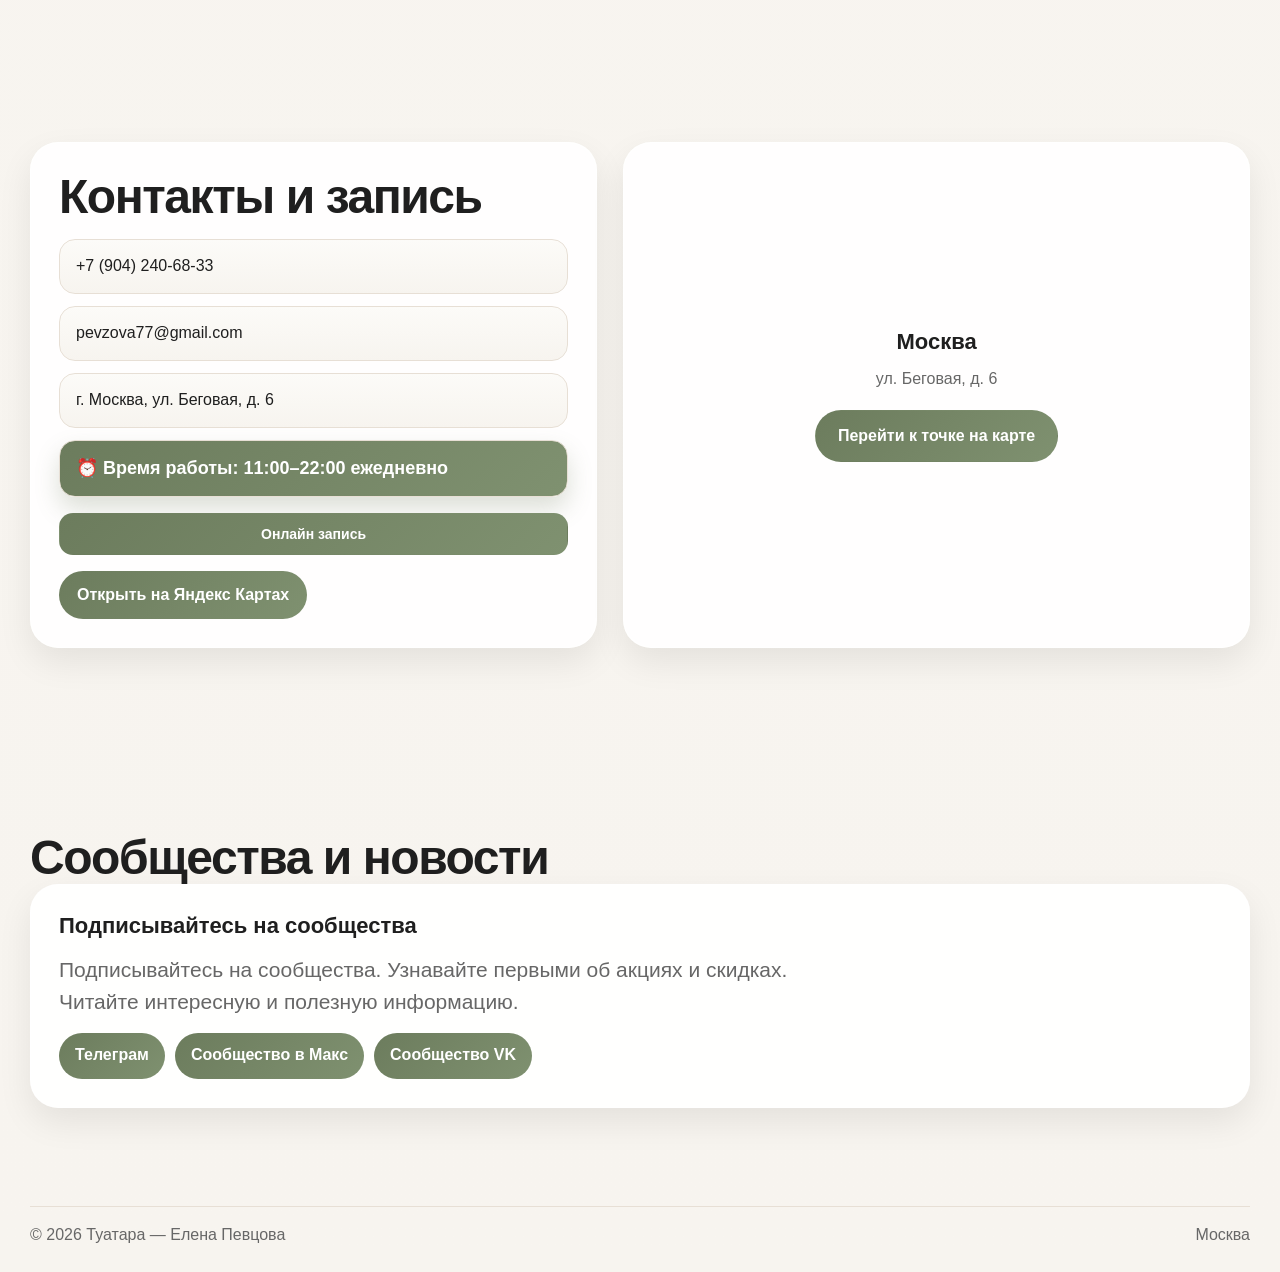
==== commit 0cde58e3: "Add files via upload" ====
--- a/index.html
+++ b/index.html
@@ -85,7 +85,6 @@
         <div class="hero-content-card reveal">
           <div class="hero-topline">
             <h2 class="hero-main-title">Массажный кабинет Туатара</h2>
-            <span class="hero-city-badge" id="heroCityBadge">Москва</span>
           </div>
 
           <p class="lead">
@@ -400,6 +399,6 @@
     </div>
   </footer>
 
-  <script type="module" src="script.js?v=20260615-2"></script>
+  <script type="module" src="script.js?v=20260616-1"></script>
 </body>
 </html>
--- a/style.css
+++ b/style.css
@@ -316,18 +316,6 @@
   gap: 12px;
   align-items: start;
   flex-wrap: wrap;
-}
-
-.hero-city-badge {
-  display: inline-flex;
-  align-items: center;
-  min-height: 36px;
-  padding: 0 14px;
-  border-radius: 999px;
-  background: var(--accent-soft);
-  color: var(--accent-dark);
-  font-size: 13px;
-  font-weight: 700;
 }
 
 .lead {
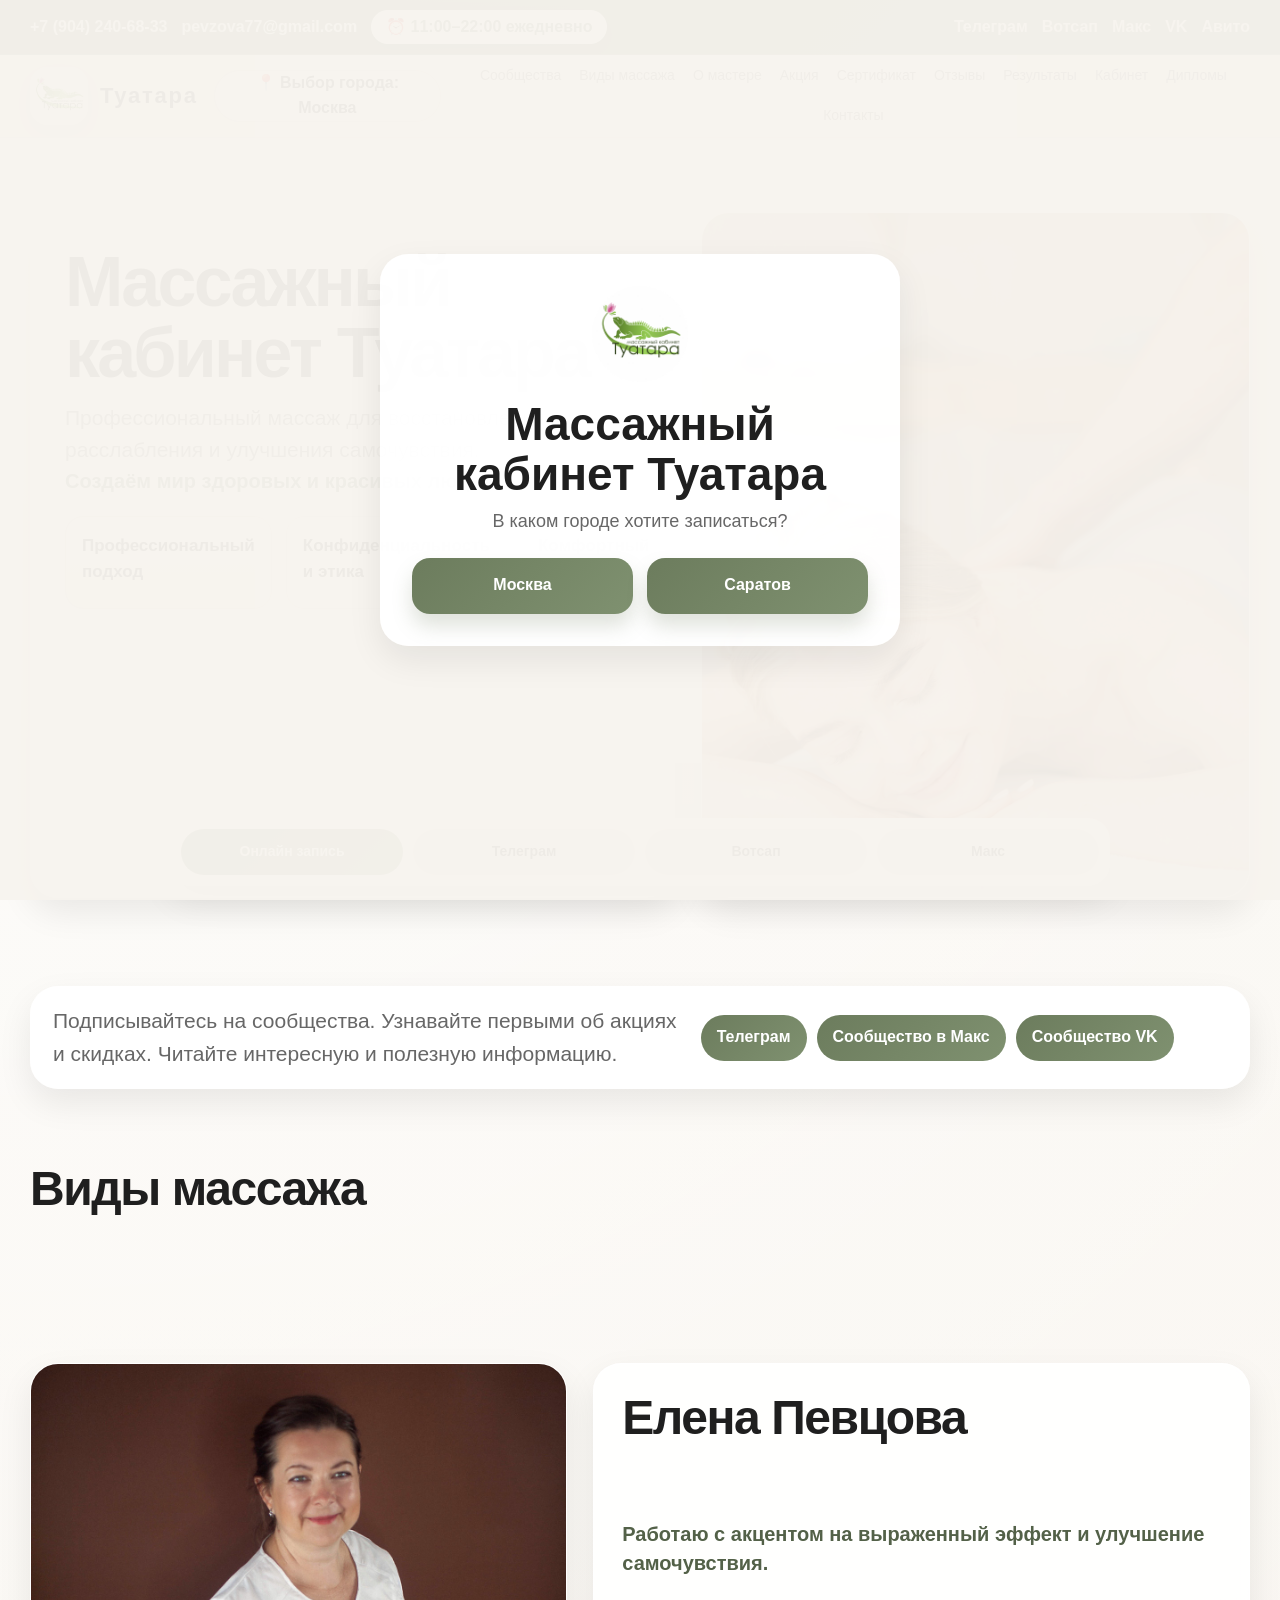
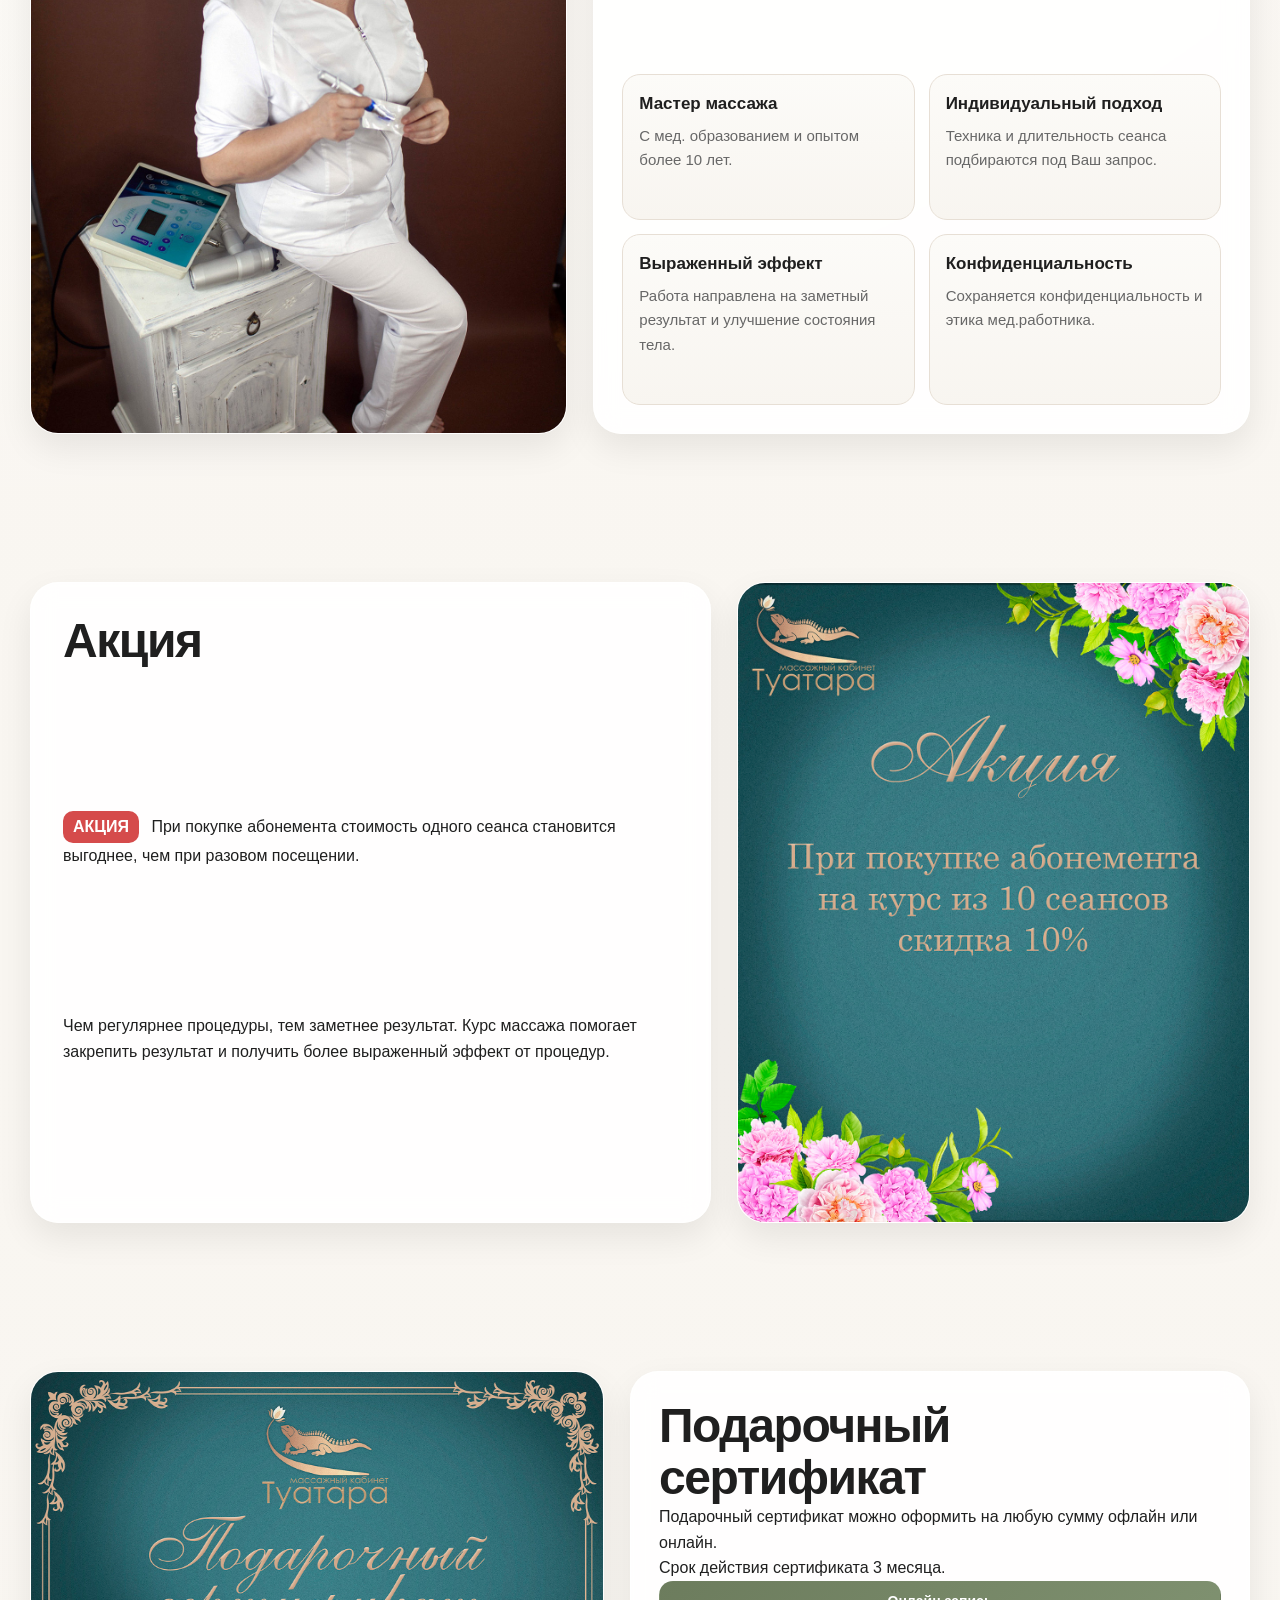
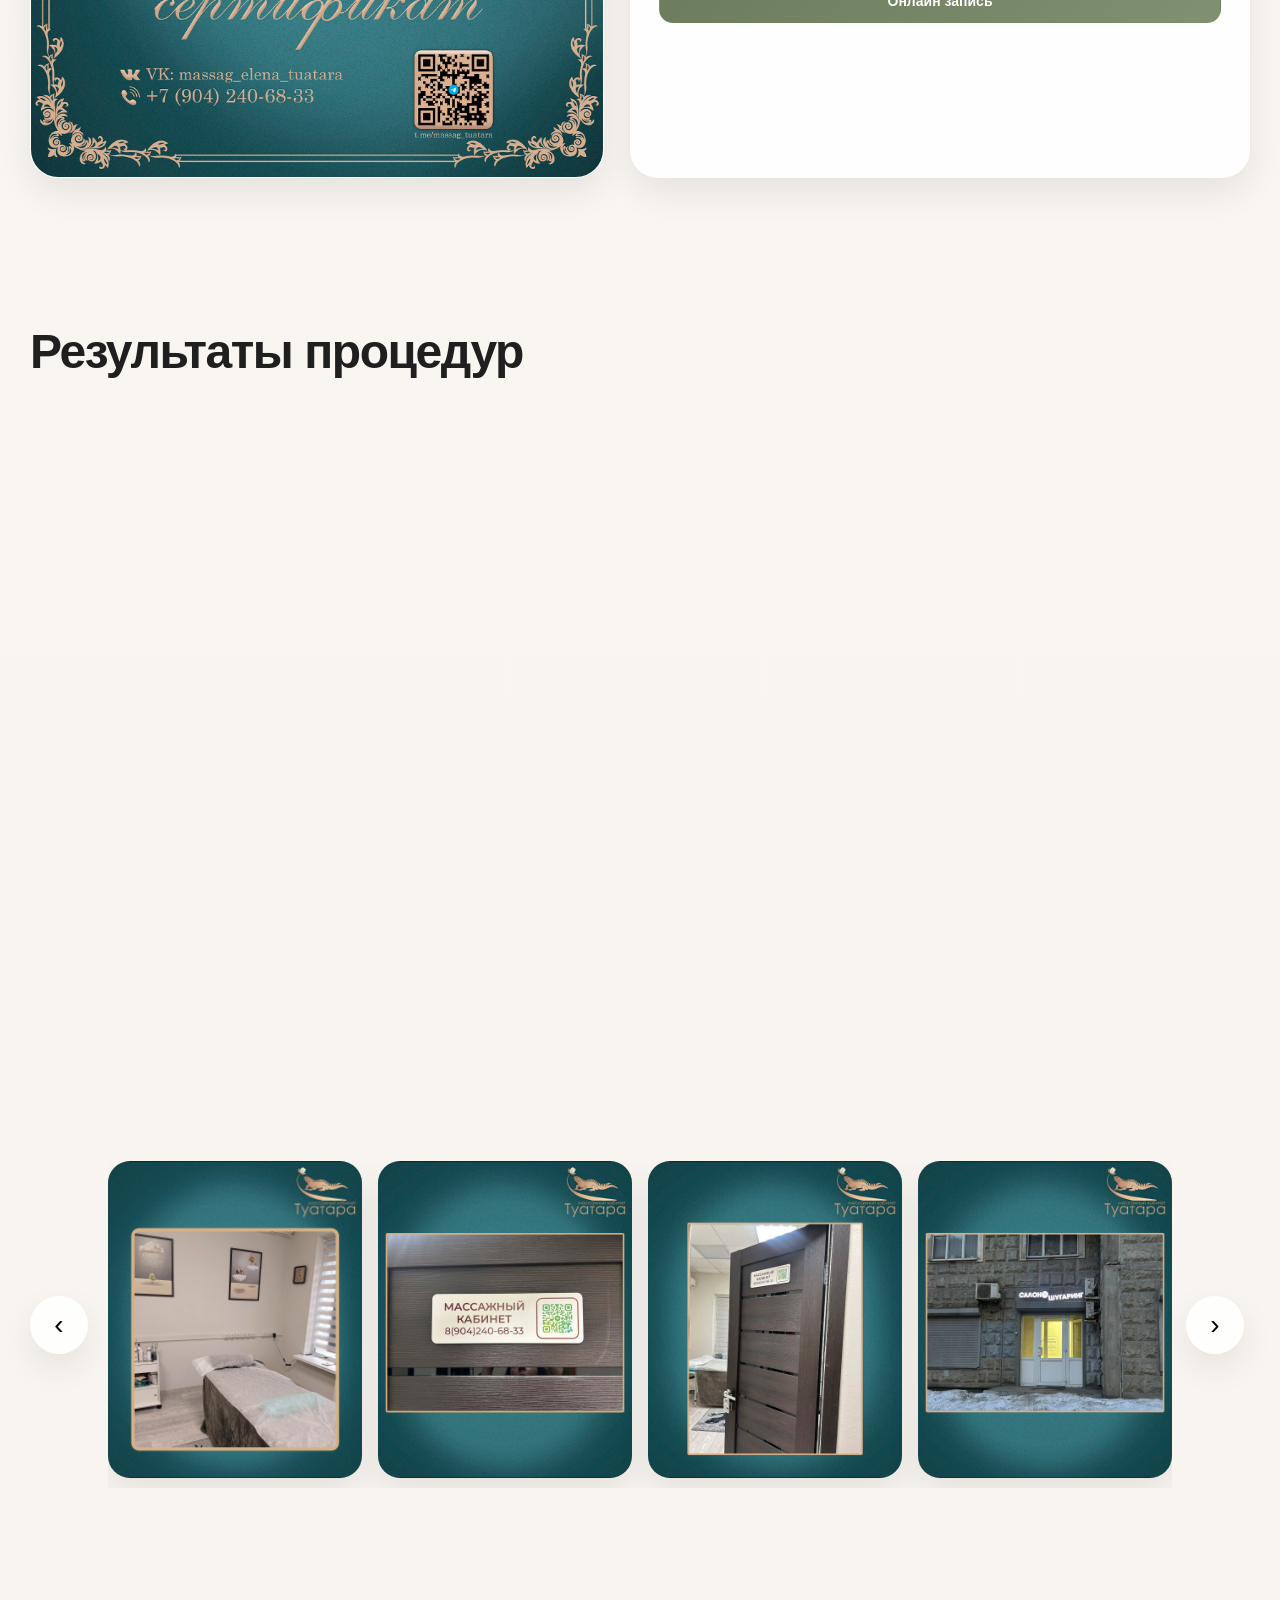
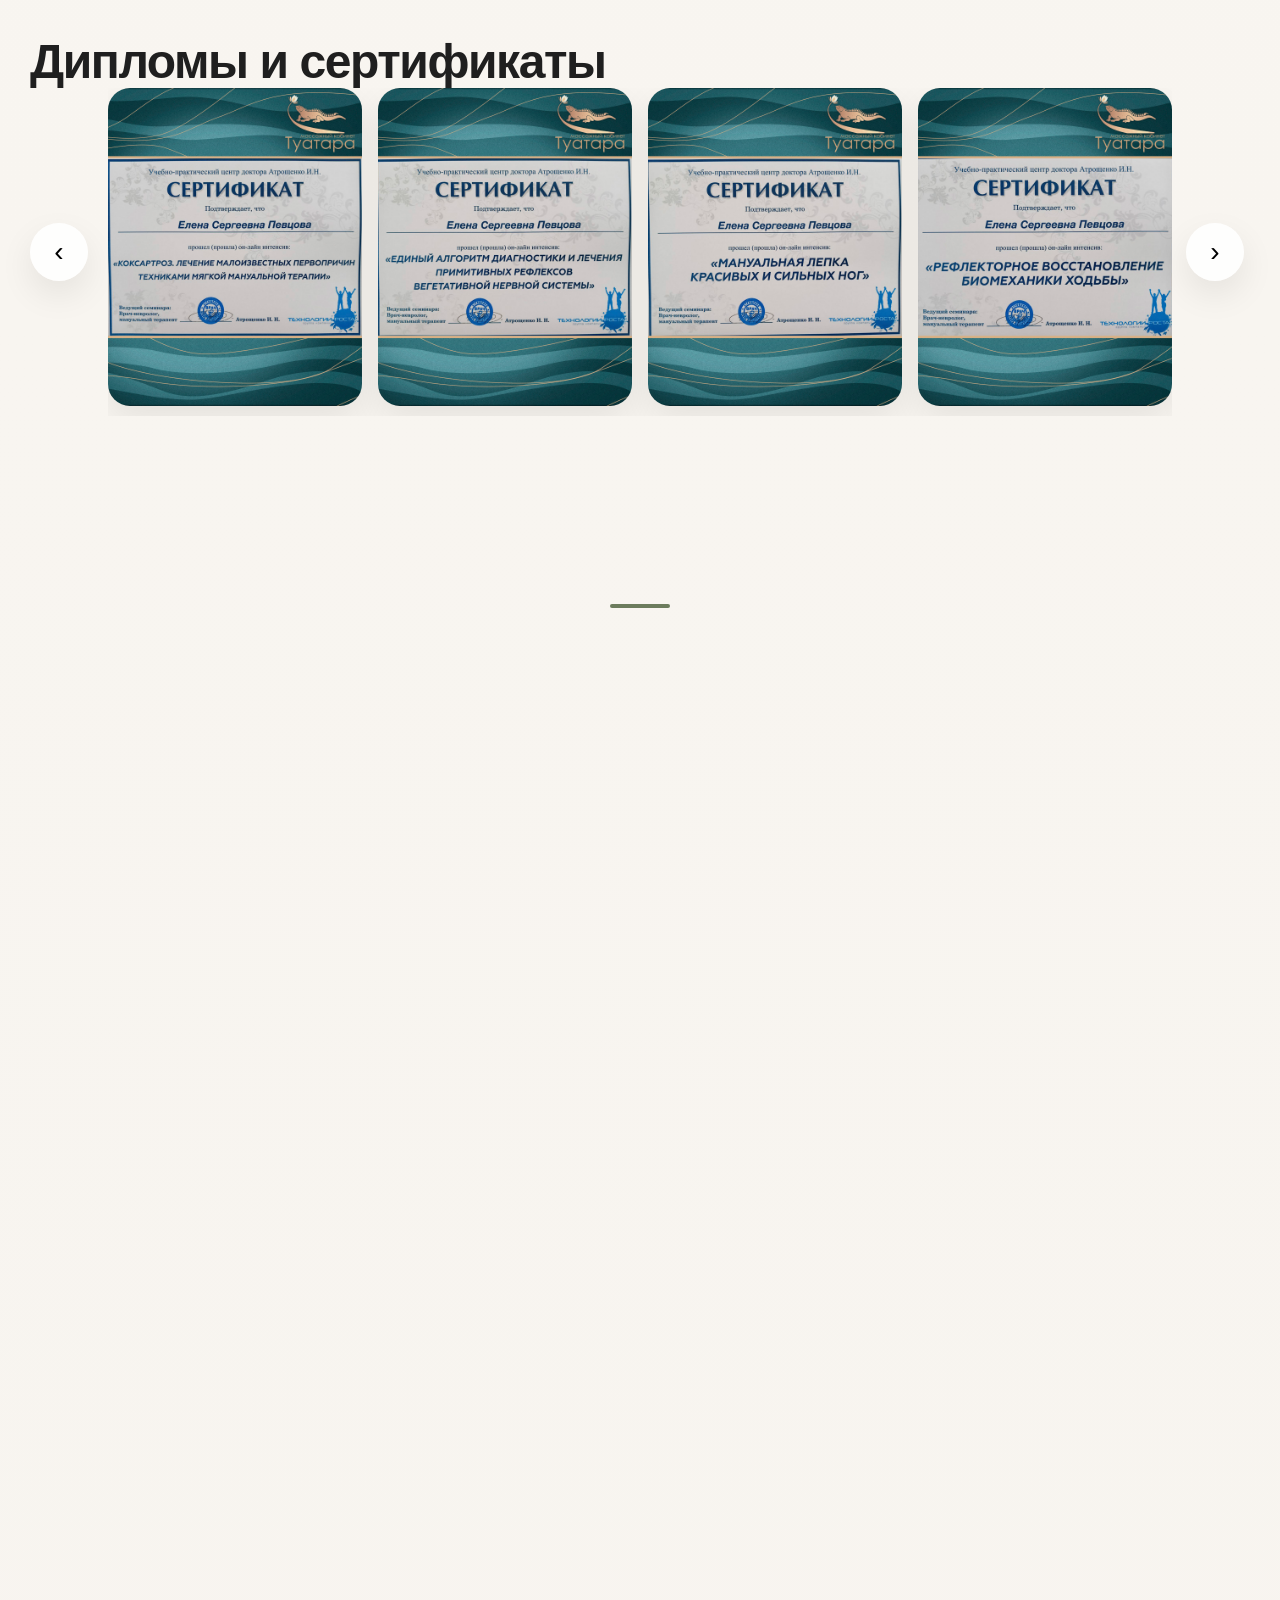
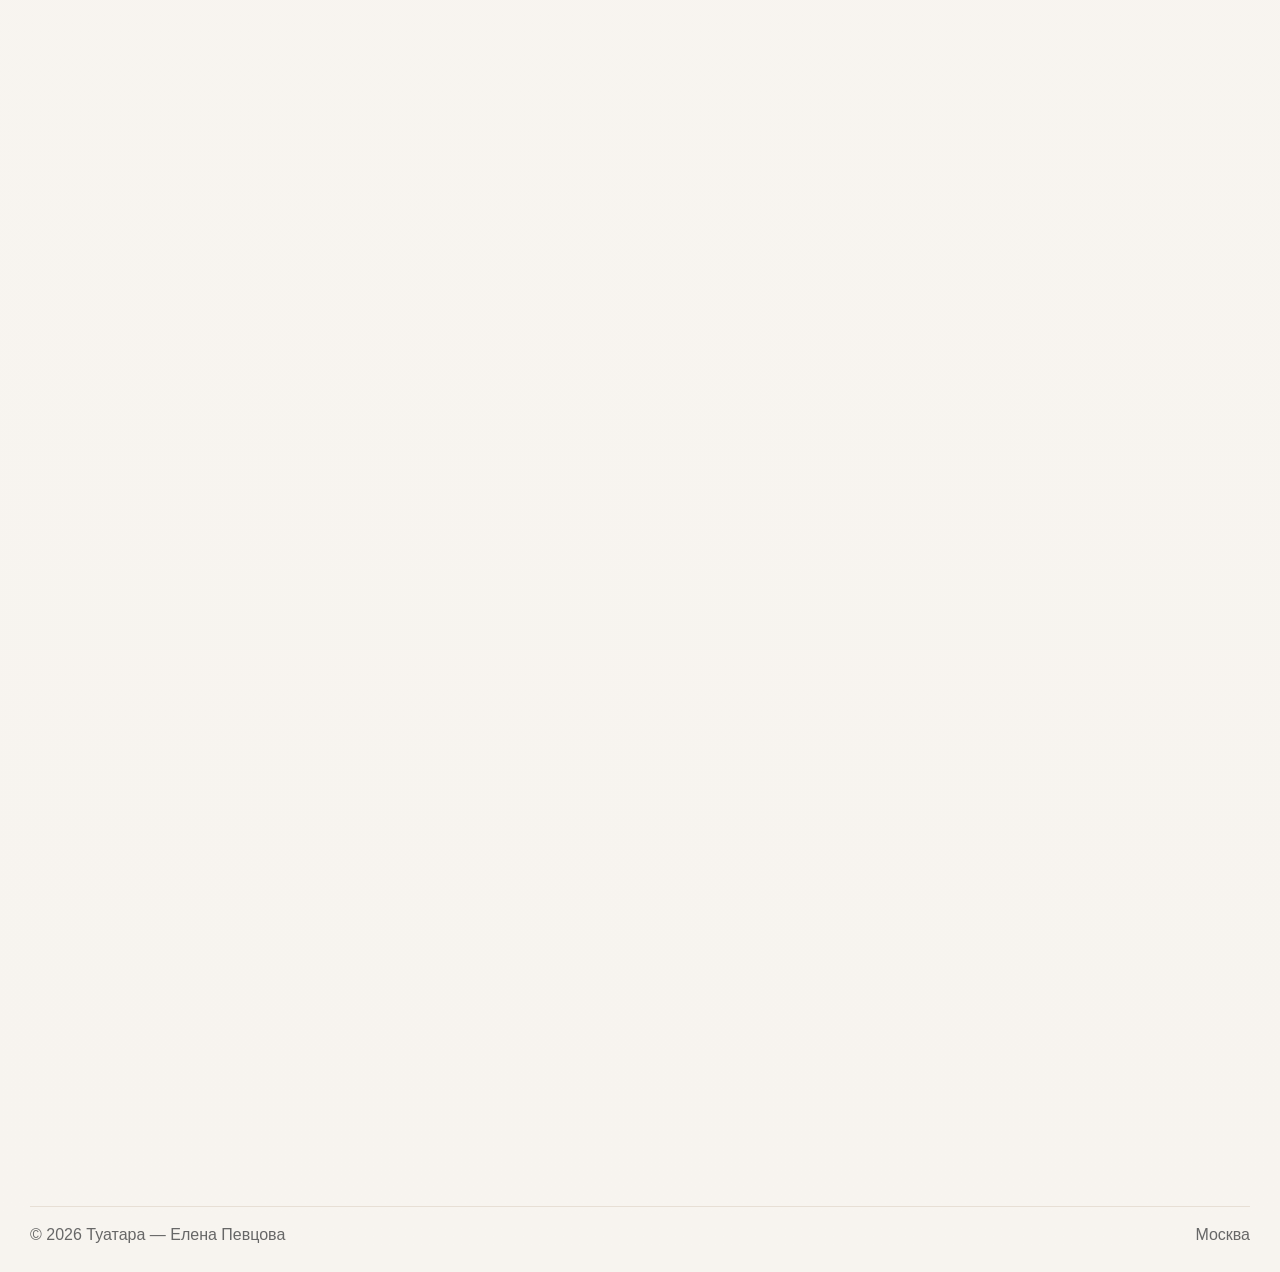
==== commit f38fabe1: "Add files via upload" ====
--- a/index.html
+++ b/index.html
@@ -37,6 +37,7 @@
         <a id="topWhatsappLink" href="https://wa.me/79042406833" target="_blank" rel="noopener">Вотсап</a>
         <a id="topMaxLink" href="https://max.ru/u/f9LHodD0cOLbVHM9ql3WQbXqbwl_xBhF61Ipdc6W-UP6LQ_kdhzG-kq2bZY" target="_blank" rel="noopener">Макс</a>
         <a id="topVkLink" href="https://vk.com/massag_elena_tuatara" target="_blank" rel="noopener">VK</a>
+        <a id="topAvitoLink" href="https://www.avito.ru/moskva/predlozheniya_uslug/massazh_silnye_ruki_glubokaya_prorabotka_myshts_2364370754?utm_campaign=native&amp;utm_medium=item_page_android&amp;utm_source=soc_sharing_seller" target="_blank" rel="noopener">Авито</a>
       </div>
     </div>
   </div>
--- a/style.css
+++ b/style.css
@@ -1325,37 +1325,3 @@
 .footer {
   padding-bottom: 24px !important;
 }
-
-
-/* Temporary Moscow promo image until July 1 */
-.moscow-promo-section {
-  padding: 20px 0 0;
-}
-
-.moscow-promo-section[hidden] {
-  display: none !important;
-}
-
-.moscow-promo-card {
-  overflow: hidden;
-  border-radius: calc(var(--radius) + 4px);
-  background: rgba(255, 255, 255, 0.92);
-  border: 1px solid rgba(255,255,255,0.7);
-  box-shadow: var(--shadow);
-}
-
-.moscow-promo-card img {
-  width: 100%;
-  height: auto;
-  display: block;
-}
-
-@media (max-width: 640px) {
-  .moscow-promo-section {
-    padding-top: 14px;
-  }
-
-  .moscow-promo-card {
-    border-radius: 18px;
-  }
-}
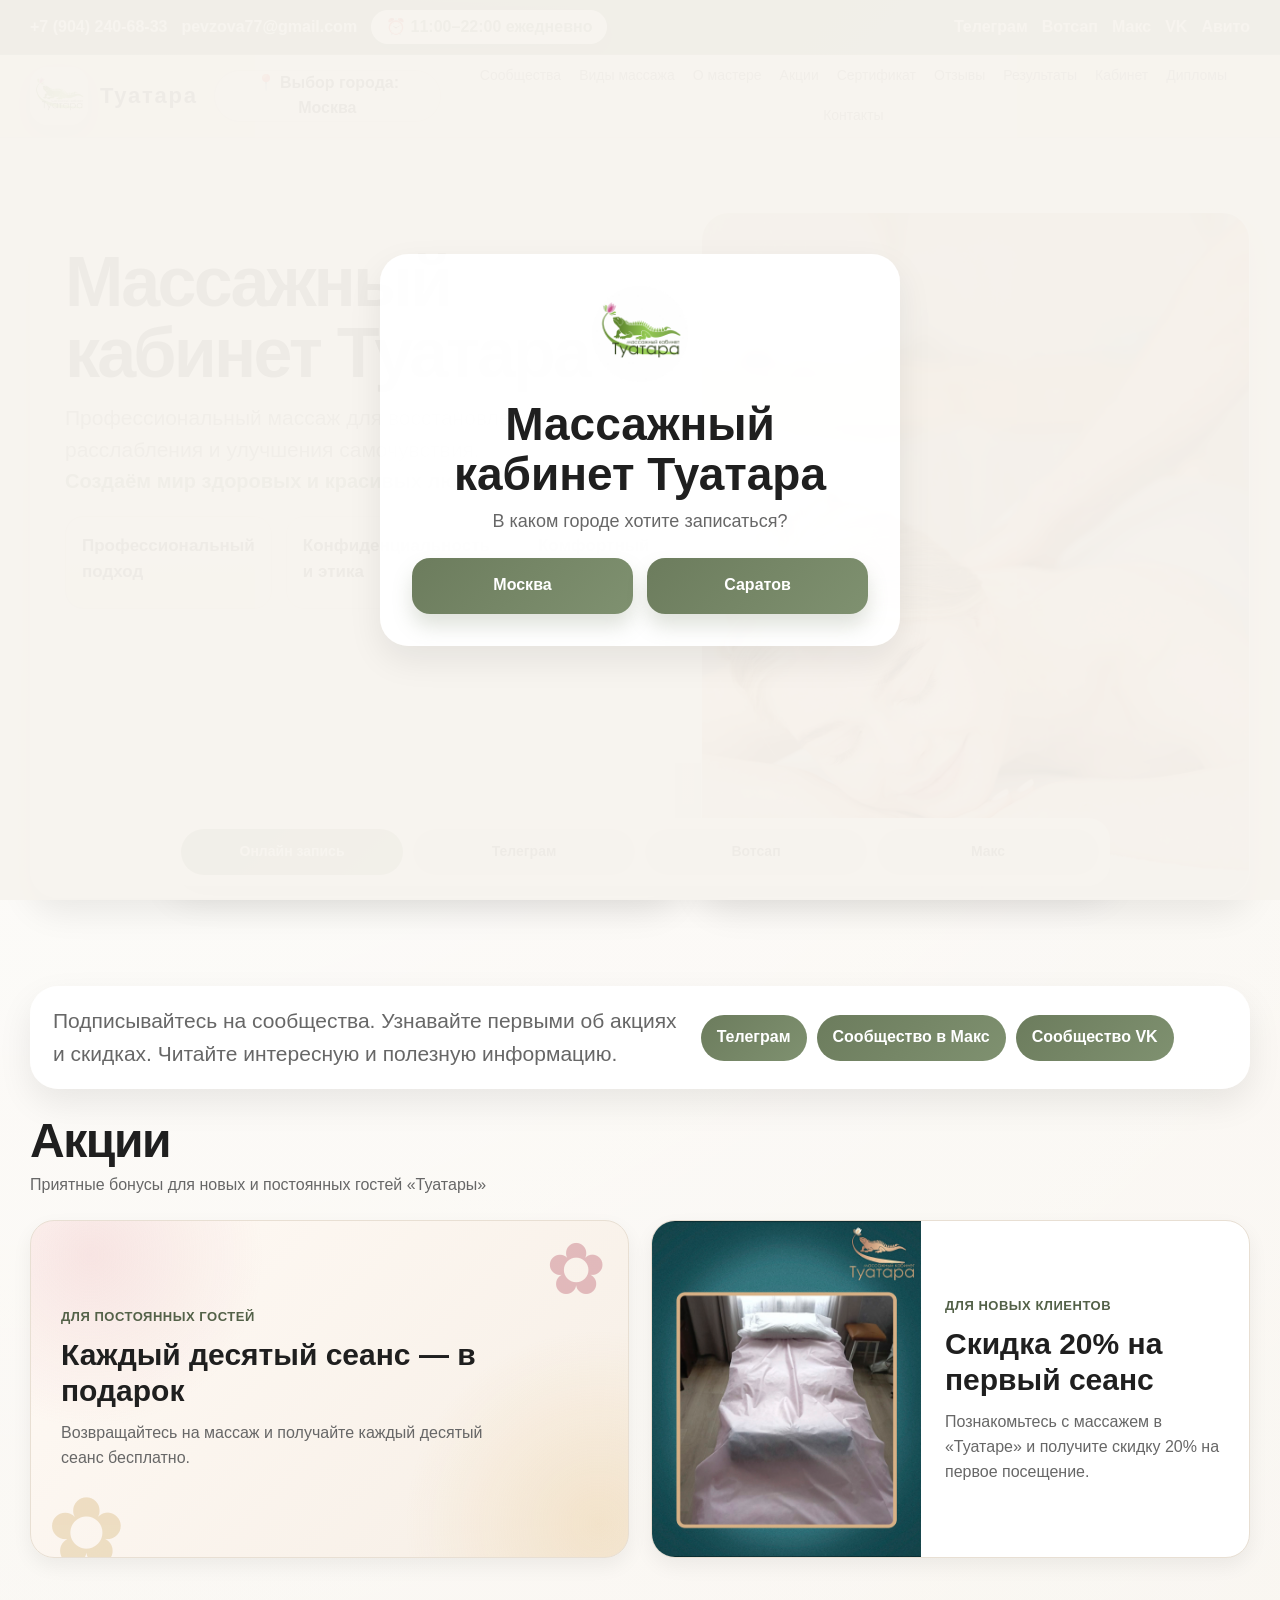
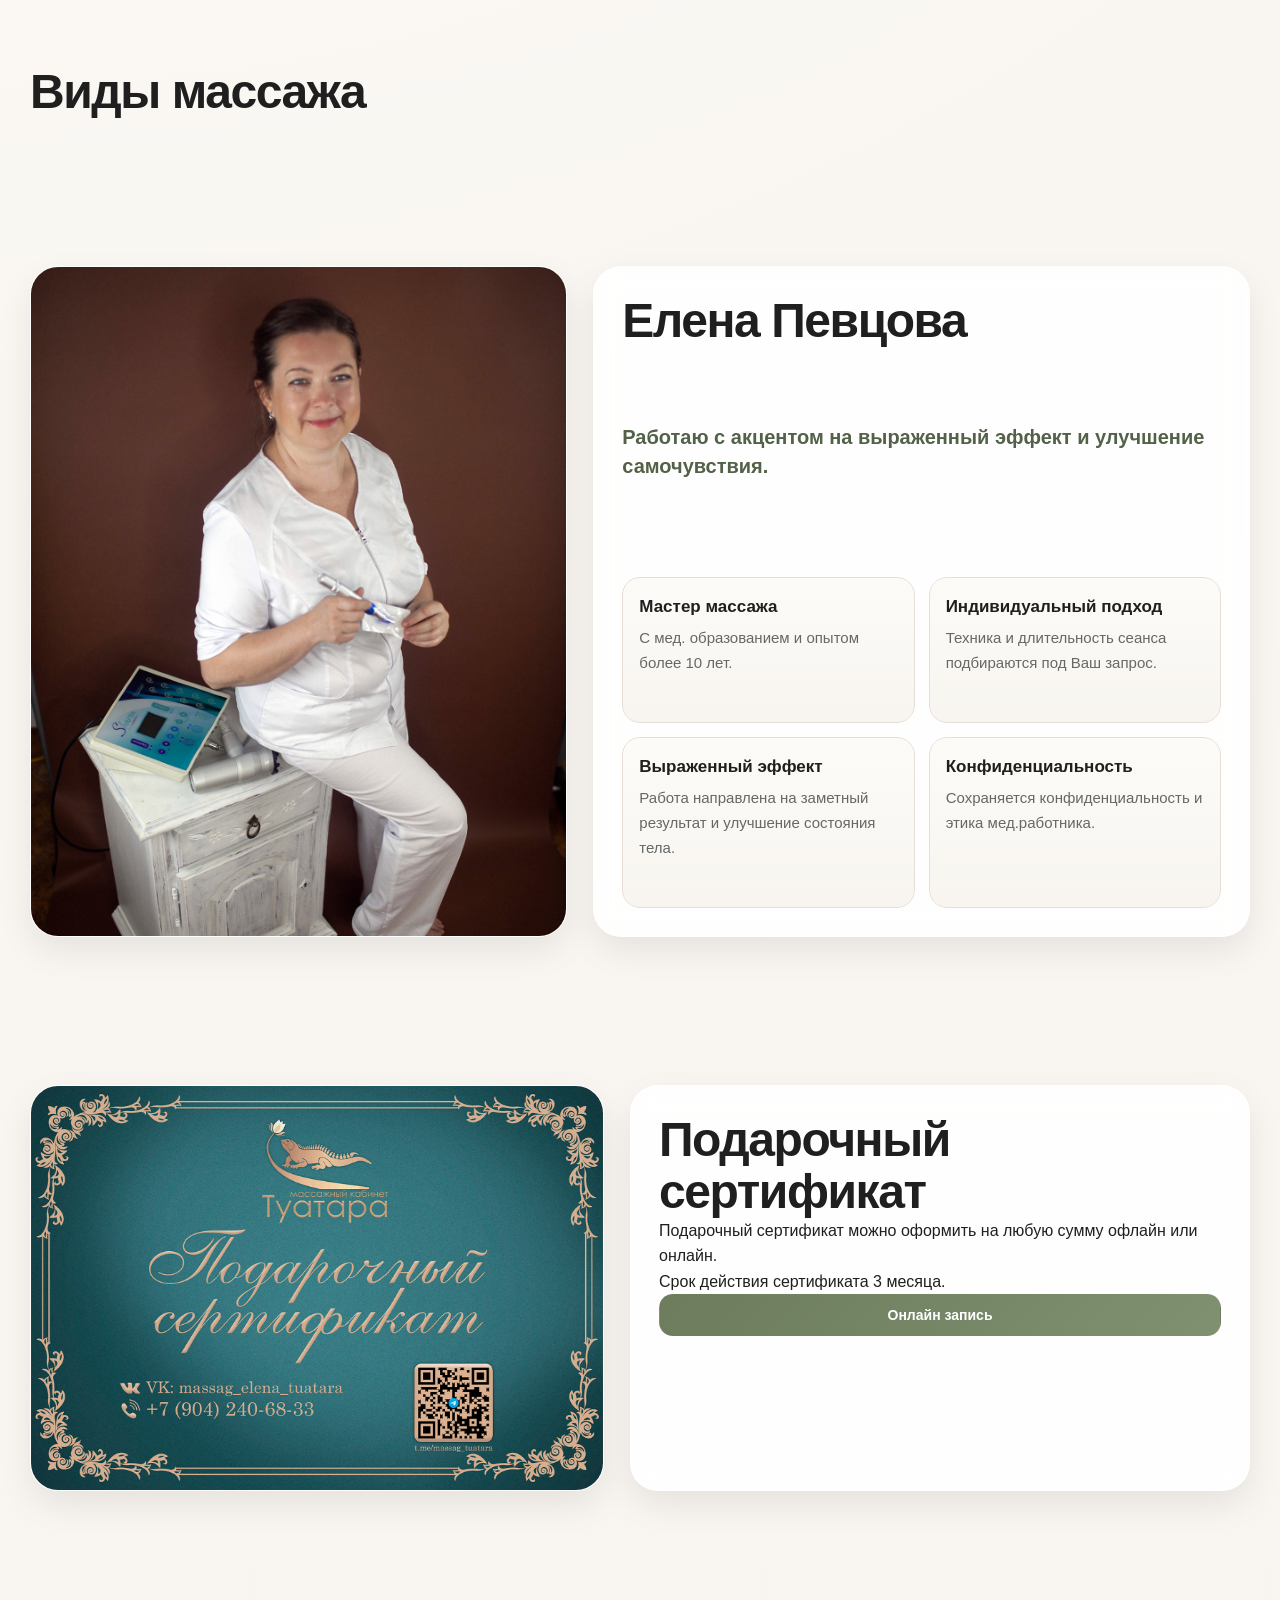
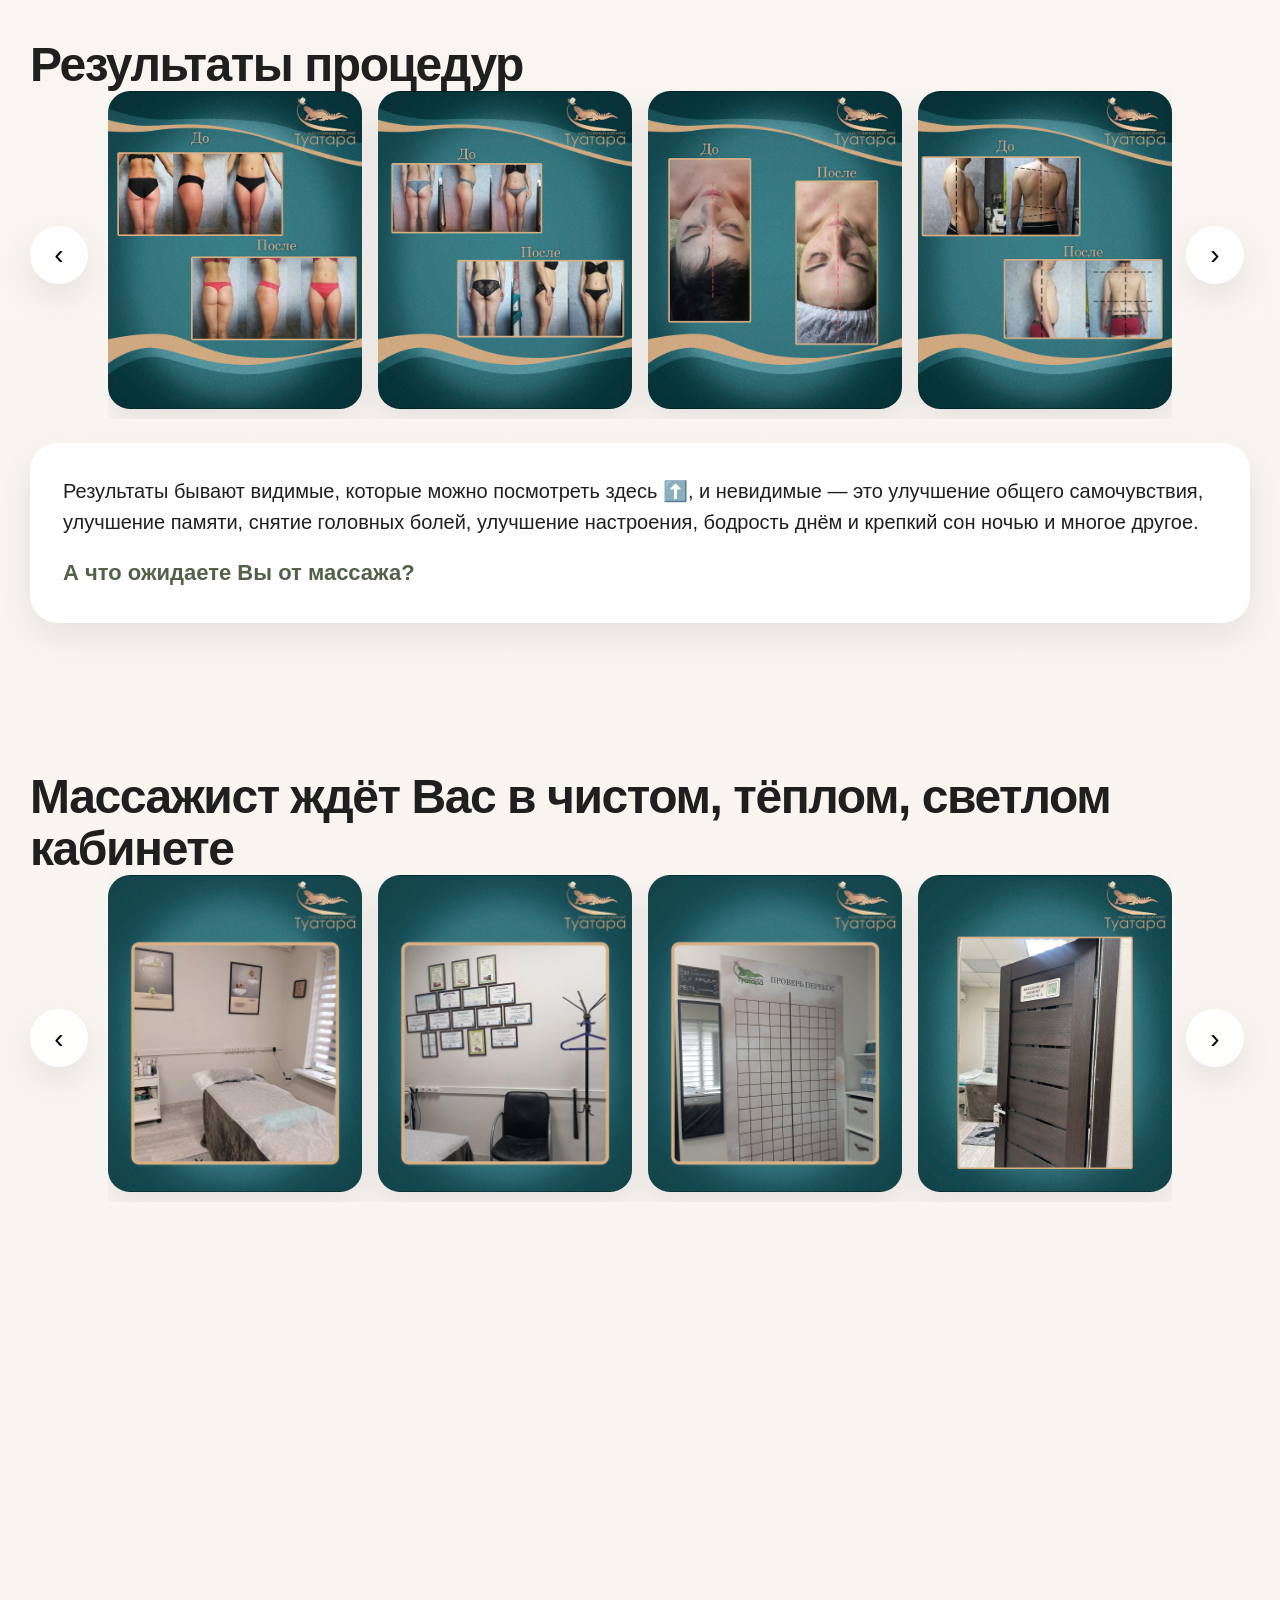
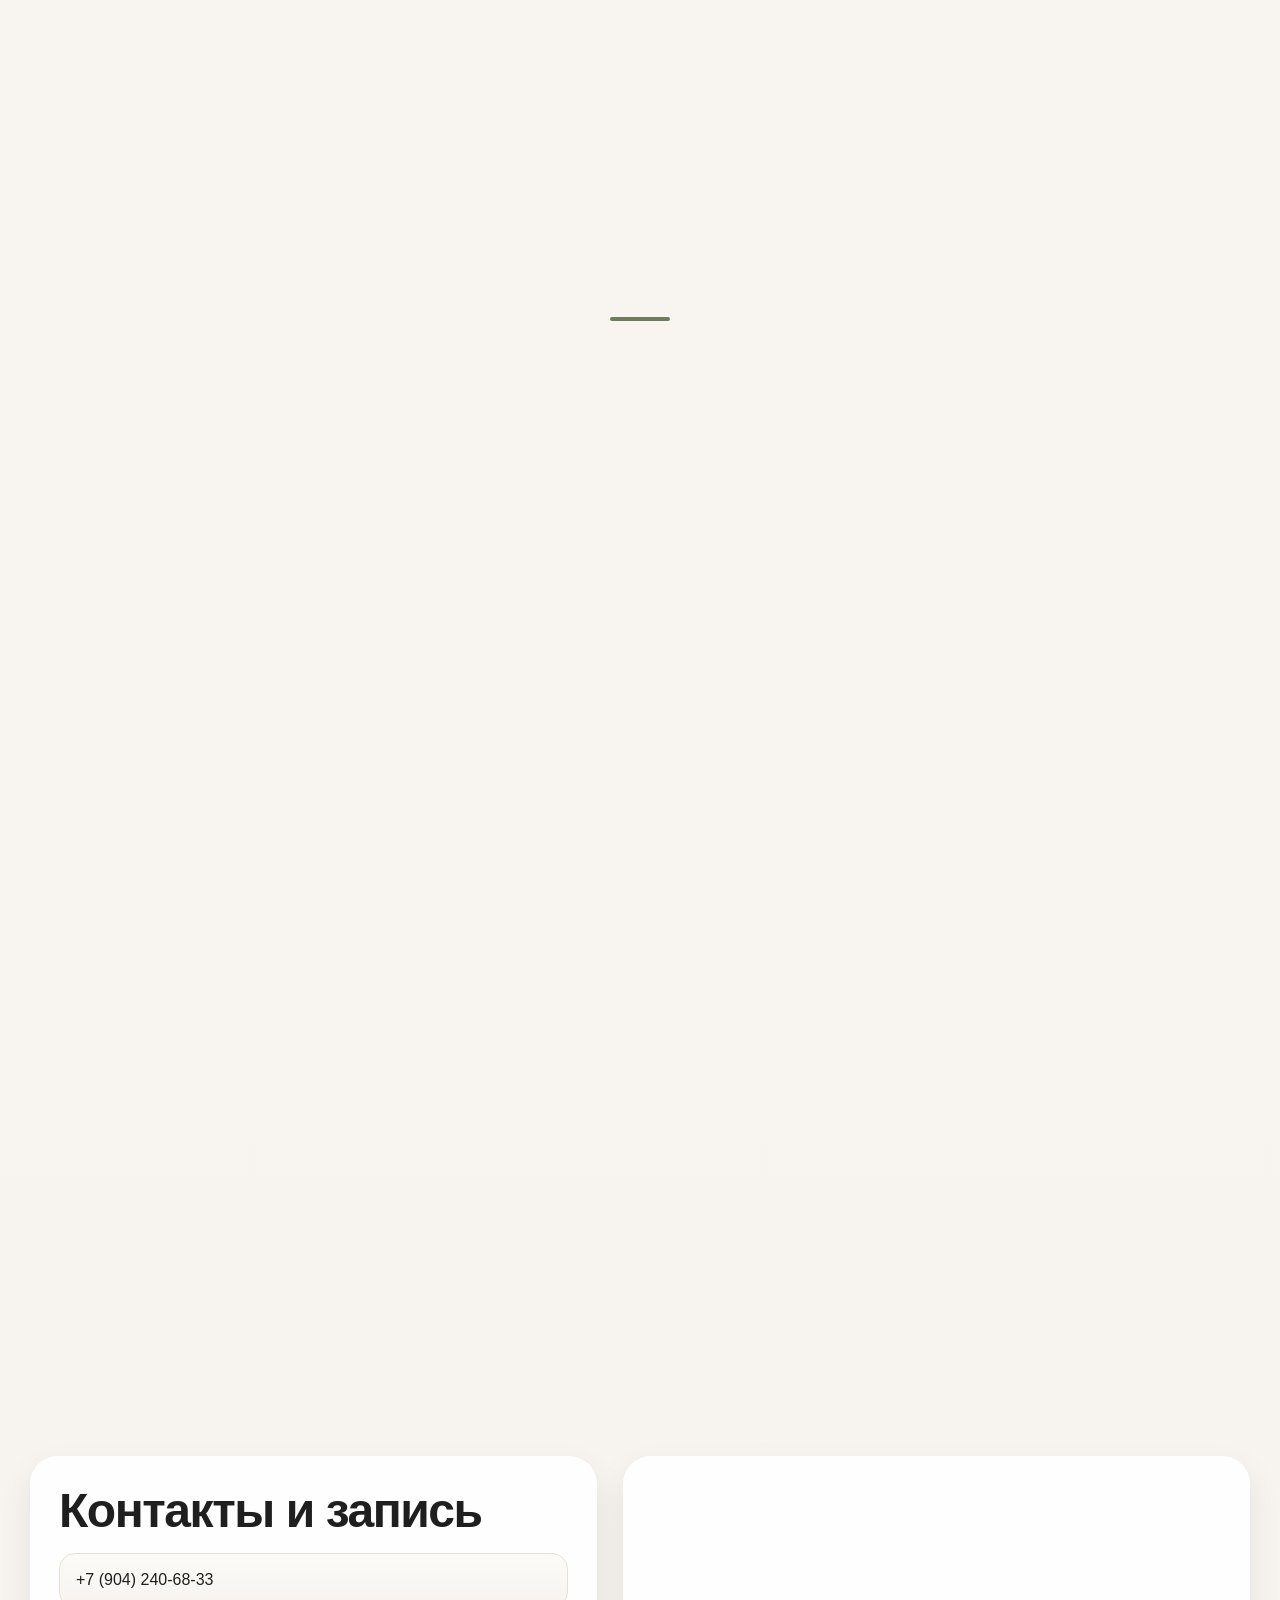
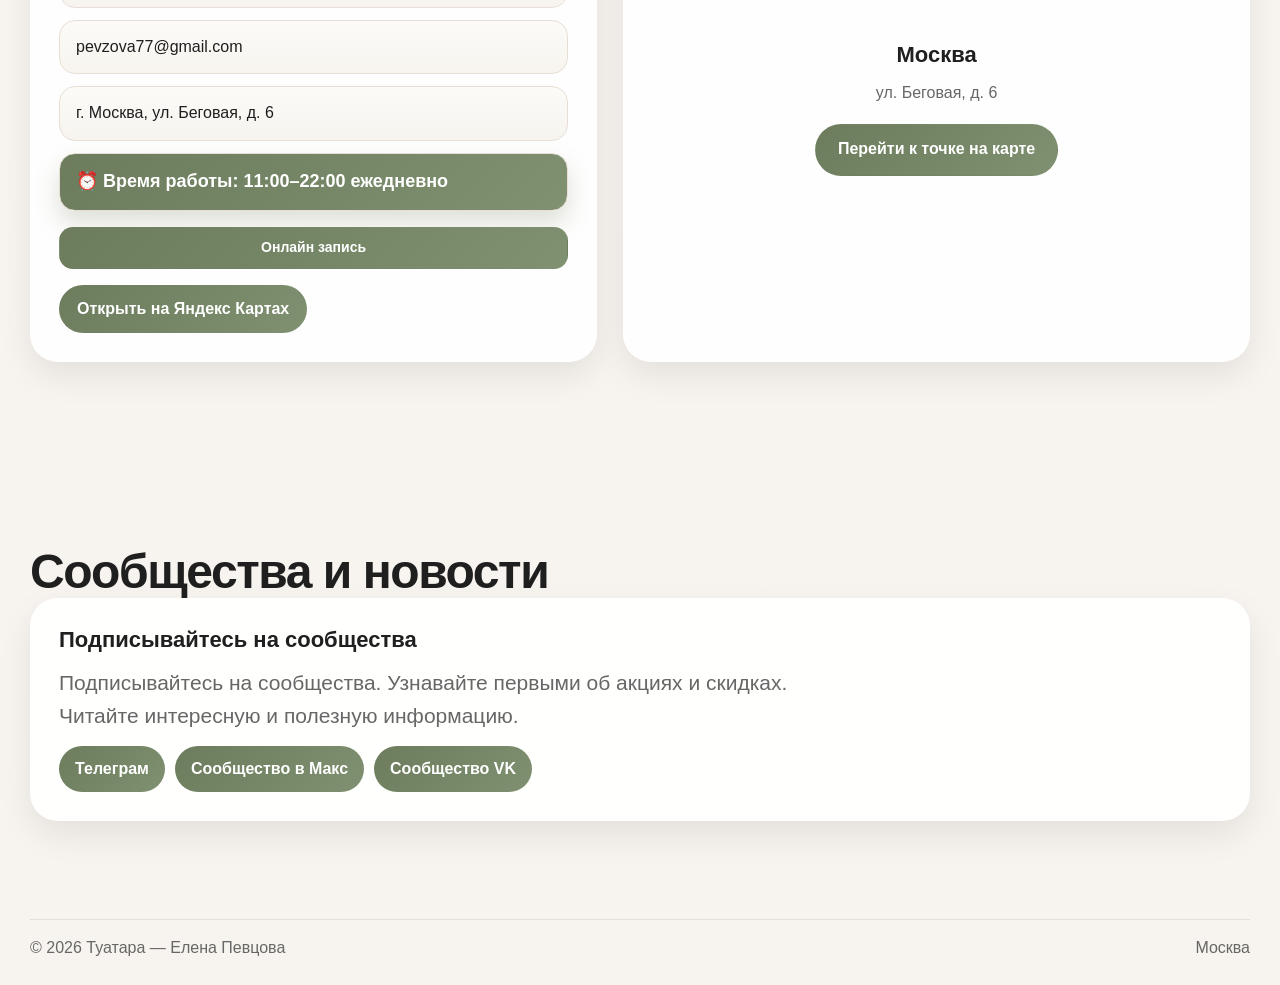
==== commit 555a0fb9: "Add files via upload" ====
--- a/index.html
+++ b/index.html
@@ -67,7 +67,7 @@
         <a href="#community">Сообщества</a>
         <a href="#services">Виды массажа</a>
         <a href="#master">О мастере</a>
-        <a href="#offer">Акция</a>
+        <a href="#offer">Акции</a>
         <a href="#gift">Сертификат</a>
         <a href="#reviews">Отзывы</a>
         <a href="#results">Результаты</a>
@@ -124,7 +124,37 @@
 </div>
     </div>
   </section>
-<section class="section" id="services">
+<section class="section promotions-section" id="offer">
+      <div class="container">
+        <div class="section-head">
+          <div>
+            <h2>Акции</h2>
+            <p>Приятные бонусы для новых и постоянных гостей «Туатары»</p>
+          </div>
+        </div>
+        <div class="promotions-grid">
+          <article class="promotion-card promotion-card-text reveal">
+            <span class="promotion-flower" aria-hidden="true">✿</span>
+            <span class="promotion-kicker">Для постоянных гостей</span>
+            <h3>Каждый десятый сеанс — в подарок</h3>
+            <p>Возвращайтесь на массаж и получайте каждый десятый сеанс бесплатно.</p>
+            <span class="promotion-flower promotion-flower-bottom" aria-hidden="true">✿</span>
+          </article>
+          <article class="promotion-card promotion-card-new reveal reveal-delay-1">
+            <div class="promotion-image-wrap">
+              <img src="images/cabinet_2/cabinet.jpg" alt="Интерьер массажного кабинета Туатара" />
+            </div>
+            <div class="promotion-copy">
+              <span class="promotion-kicker">Для новых клиентов</span>
+              <h3>Скидка 20% на первый сеанс</h3>
+              <p>Познакомьтесь с массажем в «Туатаре» и получите скидку 20% на первое посещение.</p>
+            </div>
+          </article>
+        </div>
+      </div>
+    </section>
+
+    <section class="section" id="services">
       <div class="container">
         <div class="section-head reveal">
           <div>
@@ -169,31 +199,6 @@
               <strong>Конфиденциальность</strong>
               <span>Сохраняется конфиденциальность и этика мед.работника.</span>
             </div>
-          </div>
-        </div>
-      </div>
-    </section>
-
-    <section class="section" id="offer">
-      <div class="container">
-        <div class="info-grid">
-          <div class="text-card reveal">
-            <h2>Акция</h2>
-
-            <p>
-              <span class="sale">АКЦИЯ</span>
-              При покупке абонемента стоимость одного сеанса становится выгоднее,
-              чем при разовом посещении.
-            </p>
-
-            <p>
-              Чем регулярнее процедуры, тем заметнее результат. Курс массажа помогает
-              закрепить результат и получить более выраженный эффект от процедур.
-            </p>
-          </div>
-
-          <div class="vertical-card reveal reveal-delay-1">
-            <img src="images/subscription.jpg" alt="Абонемент на массаж" />
           </div>
         </div>
       </div>
--- a/style.css
+++ b/style.css
@@ -1325,3 +1325,114 @@
 .footer {
   padding-bottom: 24px !important;
 }
+
+
+/* Акции: цветочные карточки перед каталогом услуг */
+.promotions-section {
+  padding-top: 26px;
+  padding-bottom: 34px;
+}
+.promotions-section .section-head {
+  margin-bottom: 22px;
+}
+.promotions-section .section-head p {
+  color: var(--muted);
+  margin: 6px 0 0;
+}
+.promotions-grid {
+  display: grid;
+  grid-template-columns: repeat(2, minmax(0, 1fr));
+  gap: 22px;
+}
+.promotion-card {
+  position: relative;
+  min-width: 0;
+  overflow: hidden;
+  border: 1px solid #e8dfd3;
+  border-radius: 24px;
+  background: #fffdf9;
+  box-shadow: var(--shadow-soft);
+}
+.promotion-card-text {
+  min-height: 300px;
+  padding: 34px 30px;
+  display: flex;
+  flex-direction: column;
+  justify-content: center;
+  background:
+    radial-gradient(circle at 10% 10%, rgba(224, 155, 167, .22), transparent 28%),
+    radial-gradient(circle at 95% 90%, rgba(230, 190, 119, .25), transparent 30%),
+    linear-gradient(135deg, #fffaf5, #f6eee5);
+}
+.promotion-kicker {
+  display: inline-block;
+  width: fit-content;
+  margin-bottom: 10px;
+  color: var(--accent-dark);
+  font-size: 13px;
+  font-weight: 700;
+  letter-spacing: .04em;
+  text-transform: uppercase;
+}
+.promotion-card h3 {
+  position: relative;
+  z-index: 1;
+  margin: 0 0 12px;
+  font-size: clamp(22px, 2.4vw, 30px);
+  line-height: 1.2;
+}
+.promotion-card p {
+  position: relative;
+  z-index: 1;
+  max-width: 440px;
+  margin: 0;
+  color: var(--muted);
+}
+.promotion-flower {
+  position: absolute;
+  top: 12px;
+  right: 22px;
+  color: #d8a1a7;
+  opacity: .7;
+  font-size: 72px;
+  line-height: 1;
+}
+.promotion-flower-bottom {
+  top: auto;
+  right: auto;
+  left: 16px;
+  bottom: -22px;
+  color: #d8b77c;
+  font-size: 94px;
+  opacity: .38;
+}
+.promotion-card-new {
+  display: grid;
+  grid-template-columns: .82fr 1fr;
+  align-items: stretch;
+  background: #fff;
+}
+.promotion-image-wrap {
+  min-height: 300px;
+  overflow: hidden;
+  background: #eee6dc;
+}
+.promotion-image-wrap img {
+  width: 100%;
+  height: 100%;
+  min-height: 300px;
+  object-fit: cover;
+}
+.promotion-copy {
+  padding: 28px 24px;
+  align-self: center;
+}
+@media (max-width: 760px) {
+  .promotions-section { padding-top: 18px; padding-bottom: 26px; }
+  .promotions-grid { grid-template-columns: 1fr; gap: 16px; }
+  .promotion-card-text { min-height: 230px; padding: 28px 22px; }
+  .promotion-card-new { grid-template-columns: 1fr; }
+  .promotion-image-wrap, .promotion-image-wrap img { min-height: 190px; max-height: 220px; }
+  .promotion-copy { padding: 22px; }
+  .promotion-card h3 { font-size: 24px; }
+}
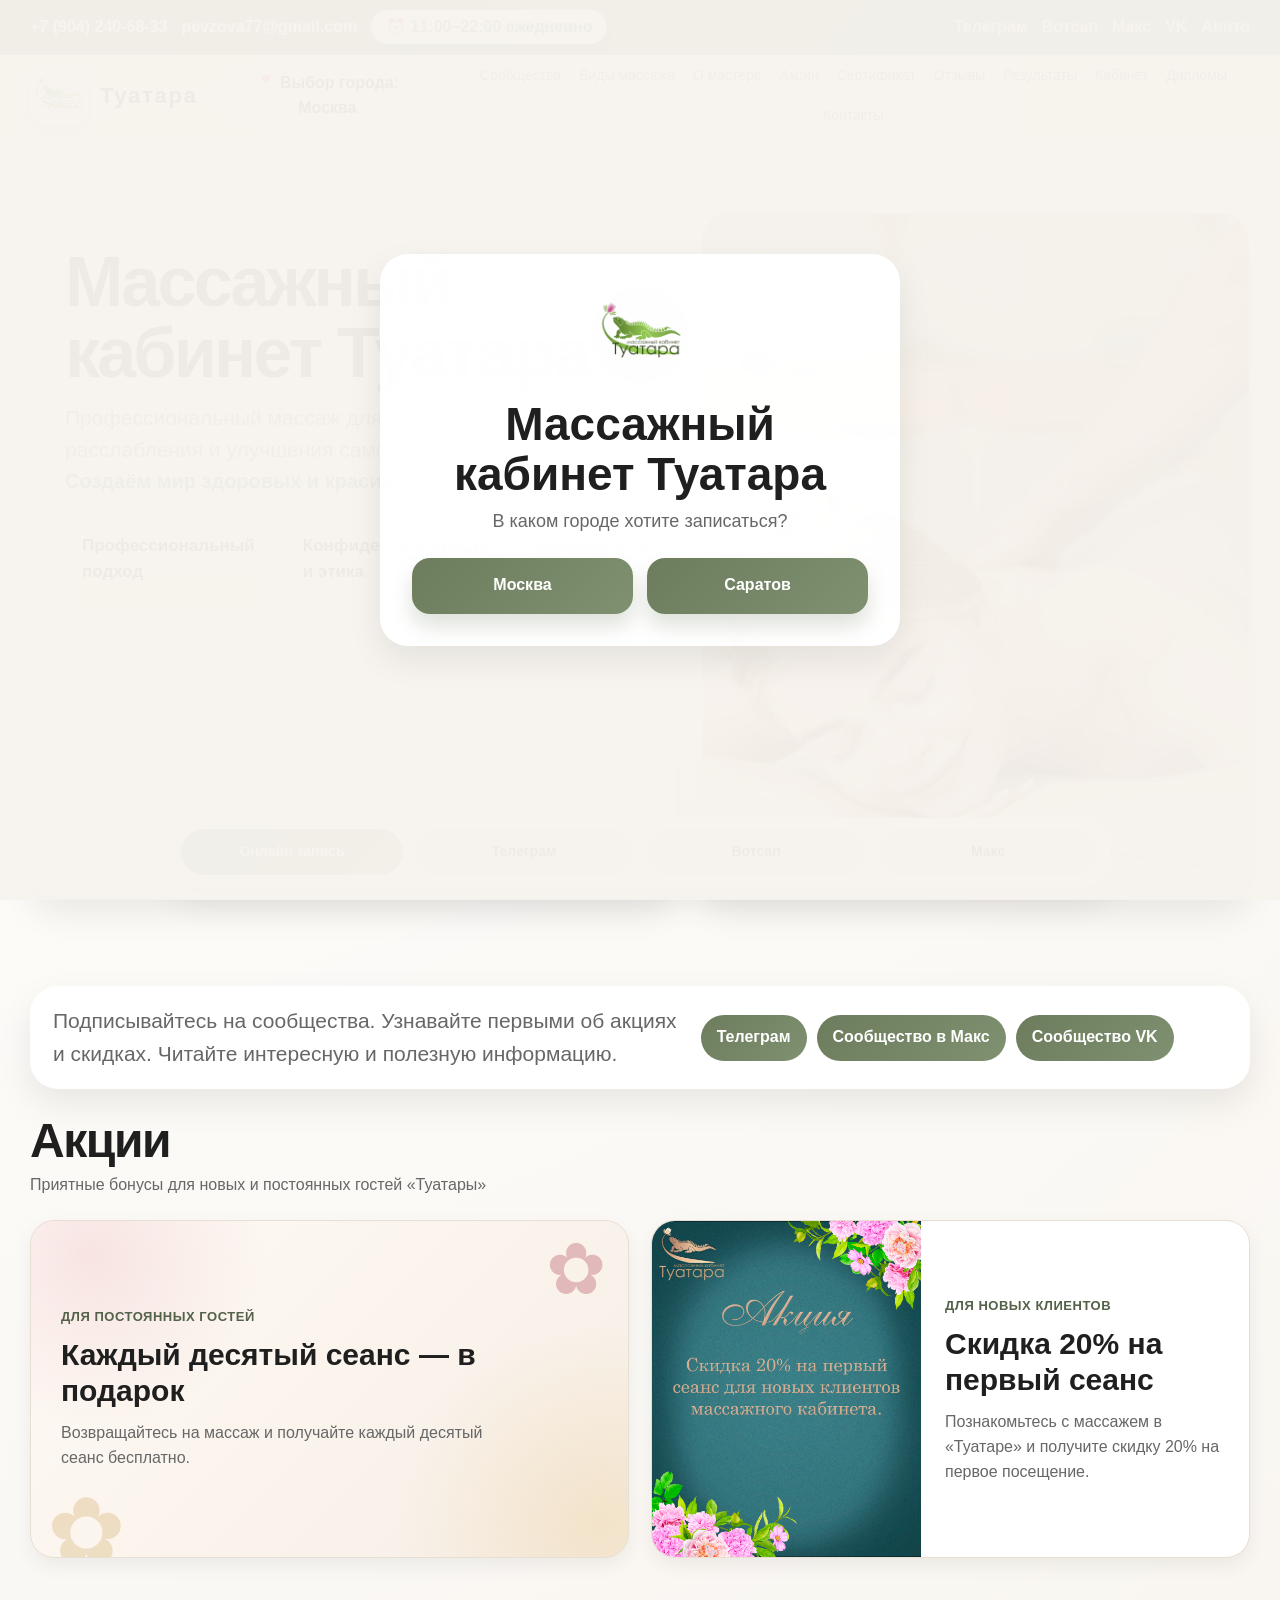
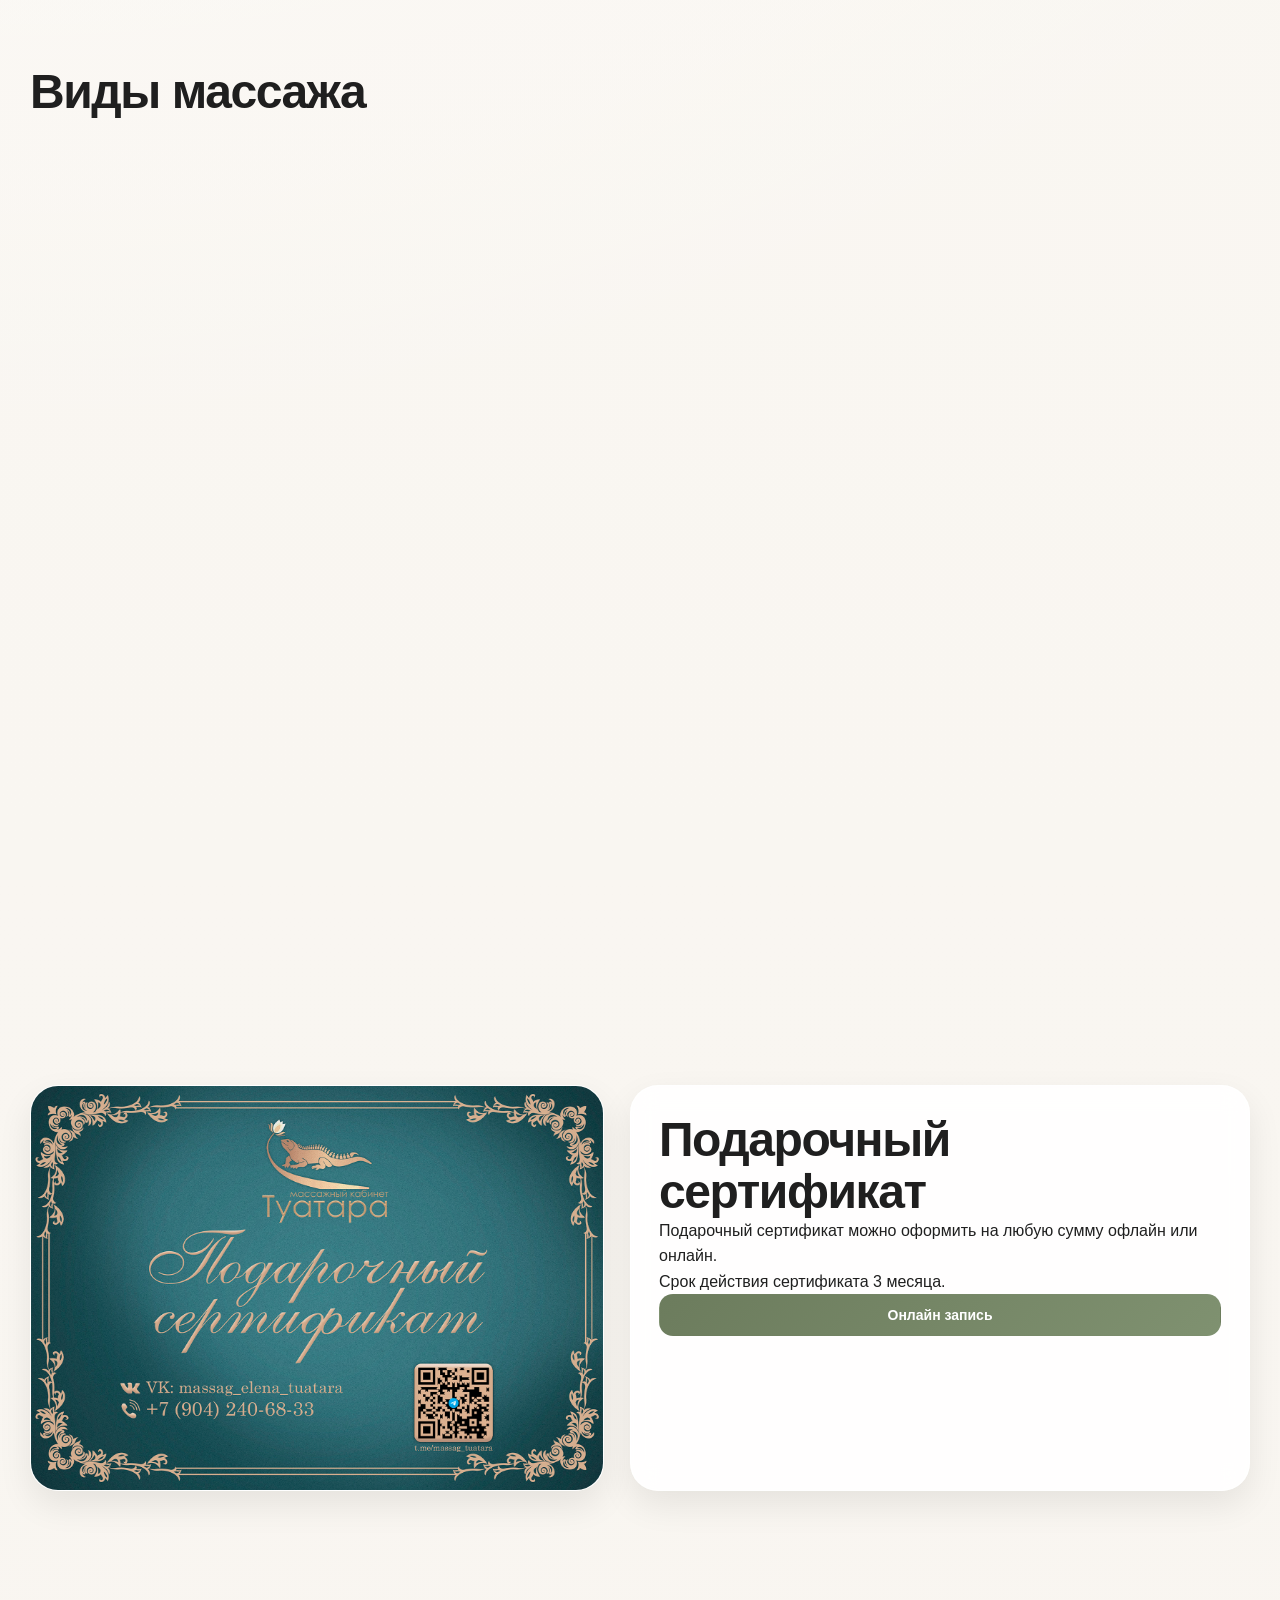
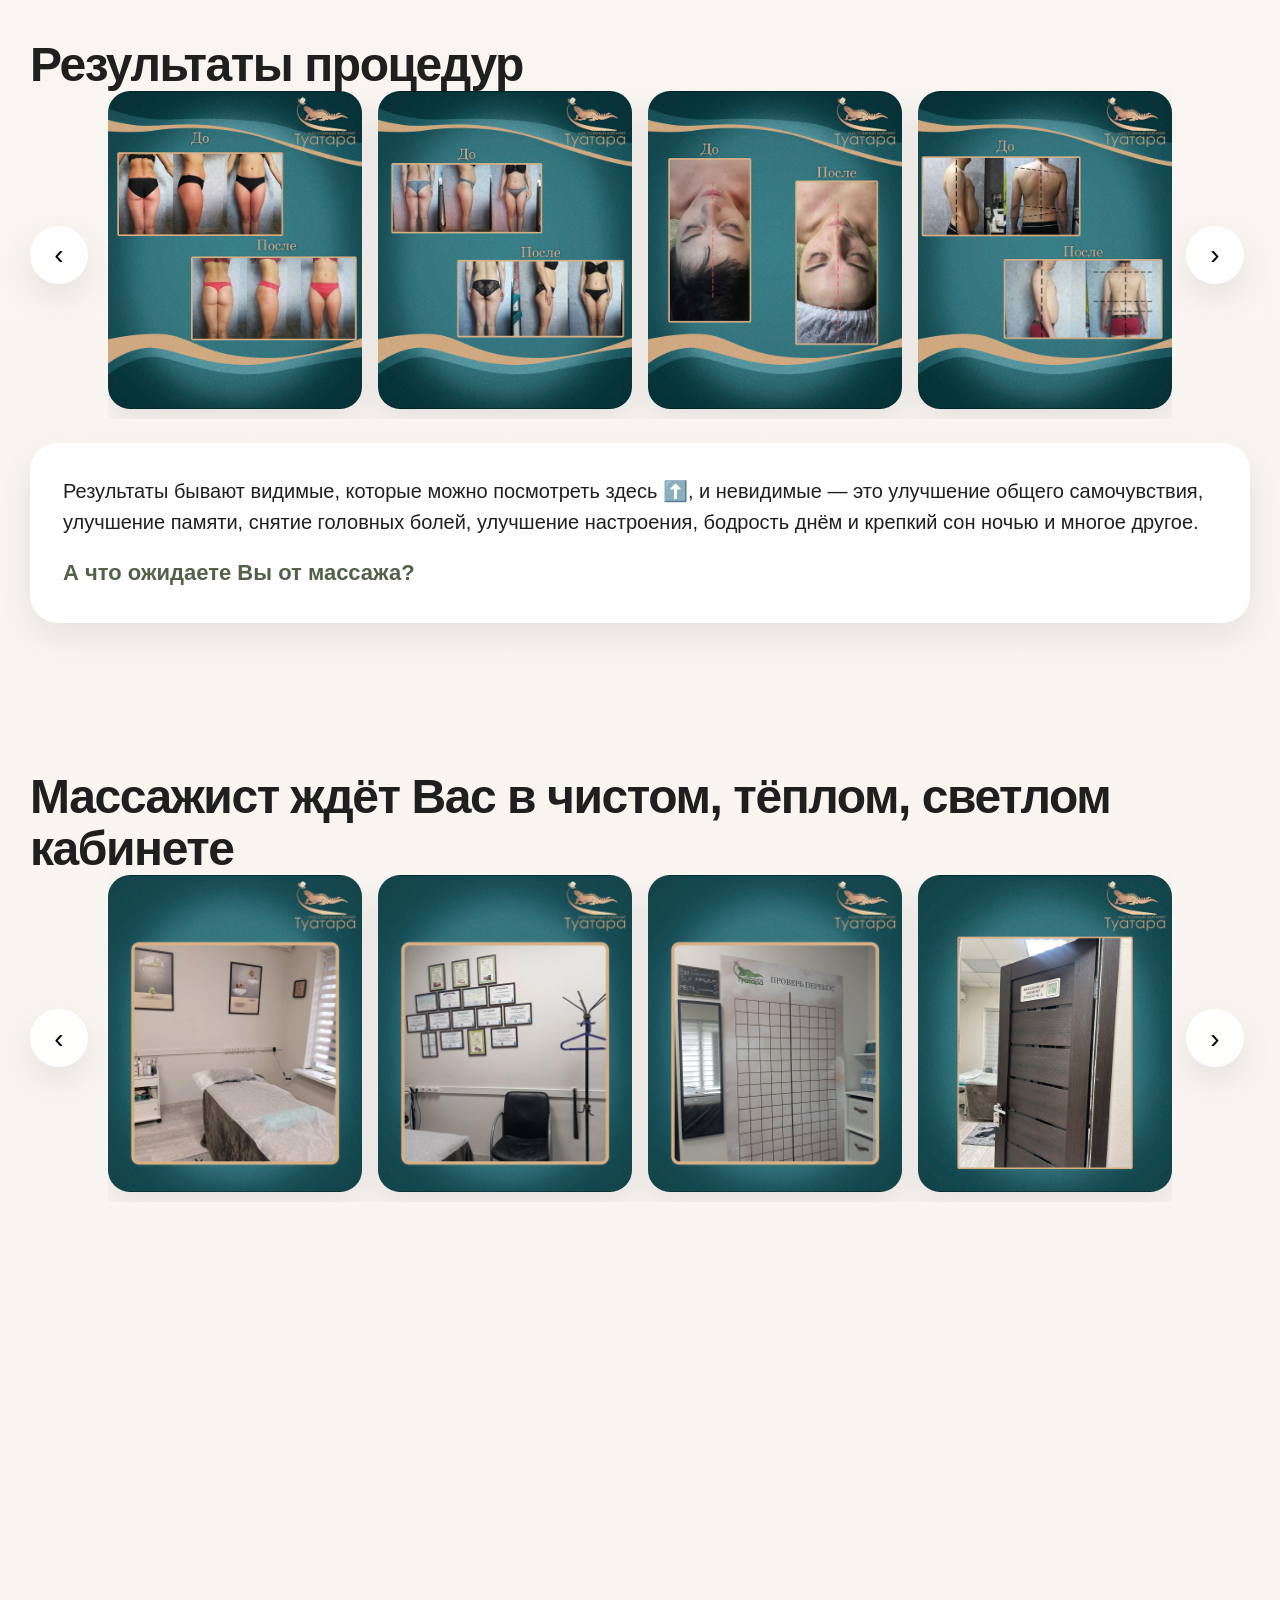
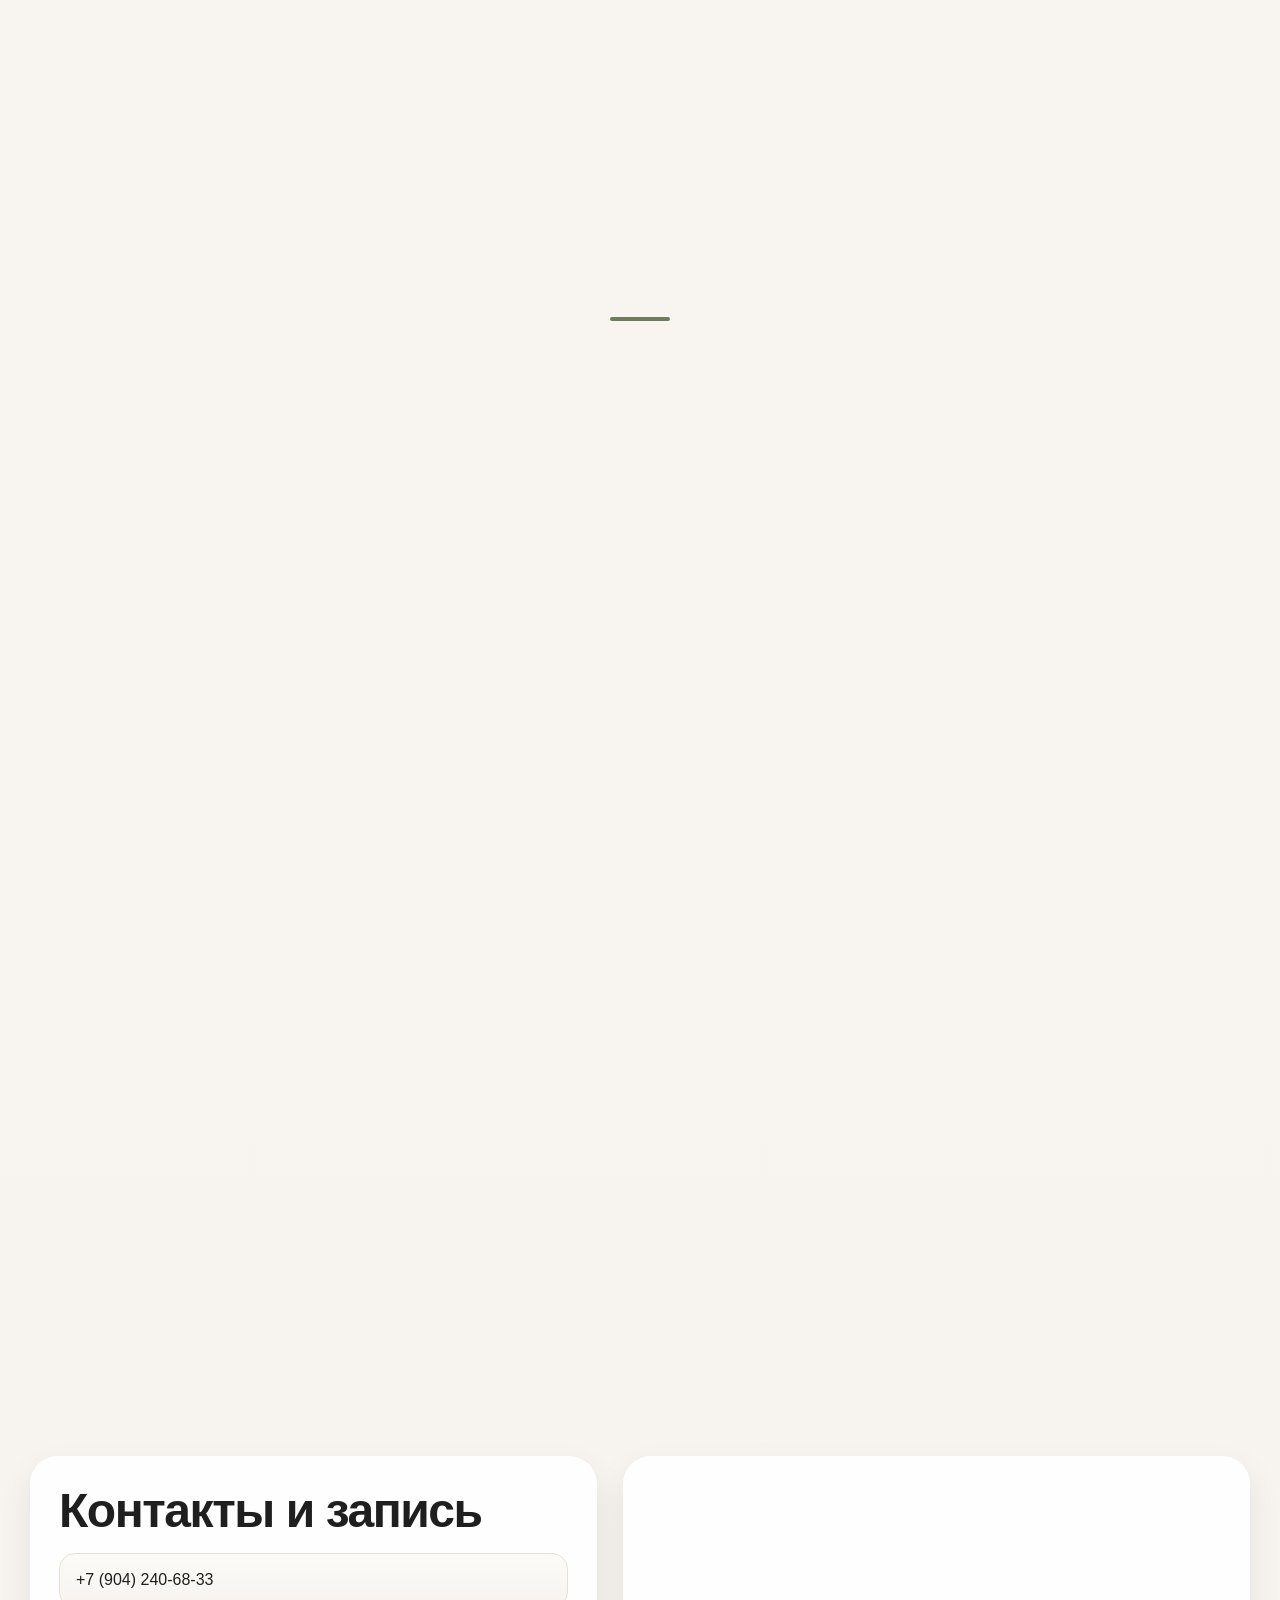
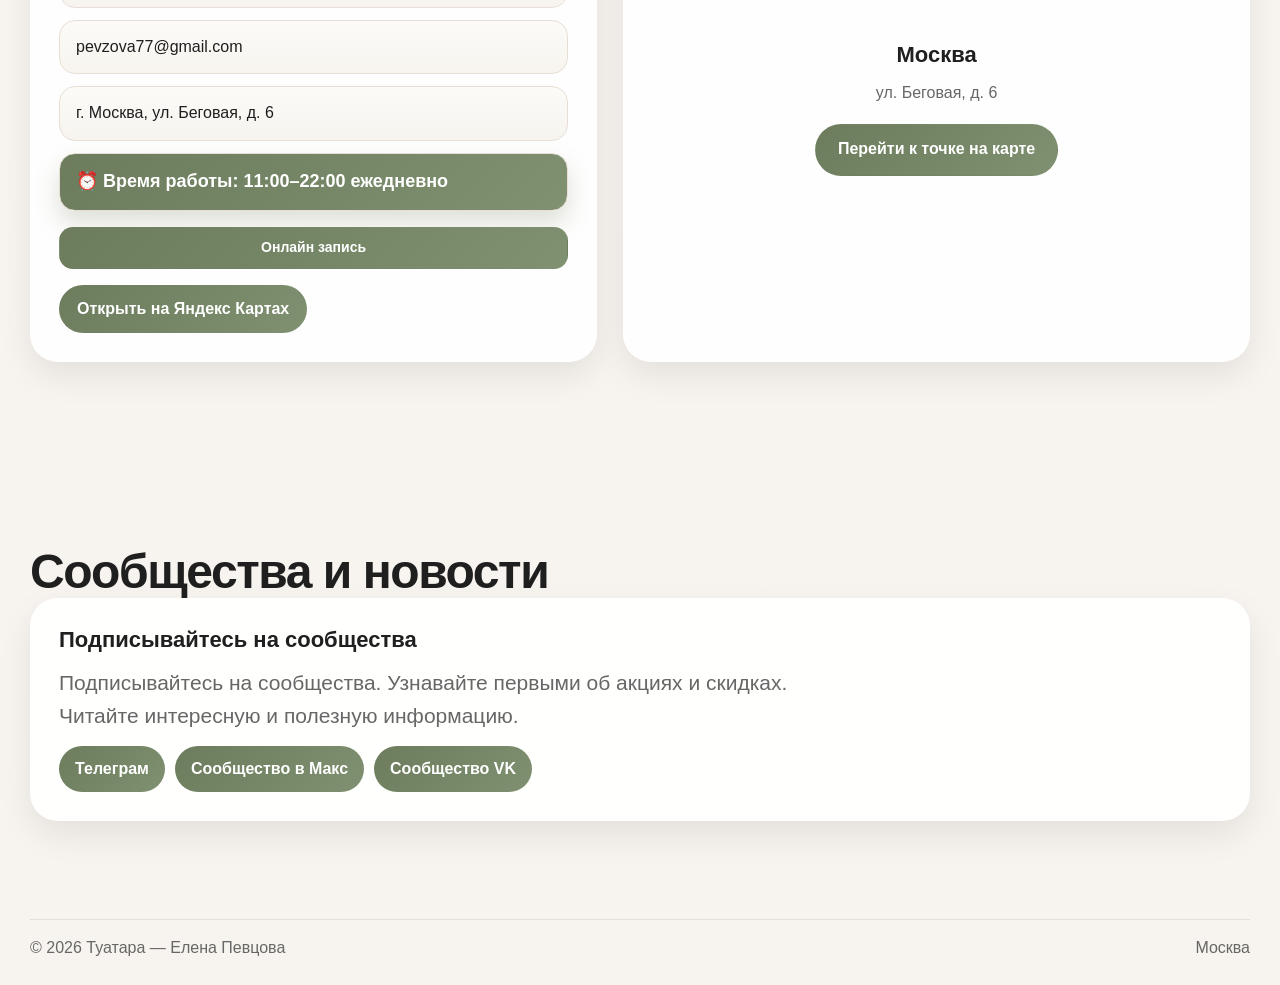
==== commit 9b930102: "Add files via upload" ====
--- a/index.html
+++ b/index.html
@@ -142,7 +142,7 @@
           </article>
           <article class="promotion-card promotion-card-new reveal reveal-delay-1">
             <div class="promotion-image-wrap">
-              <img src="images/cabinet_2/cabinet.jpg" alt="Интерьер массажного кабинета Туатара" />
+              <img src="images/subscription.jpg" alt="Акция массажного кабинета Туатара" />
             </div>
             <div class="promotion-copy">
               <span class="promotion-kicker">Для новых клиентов</span>
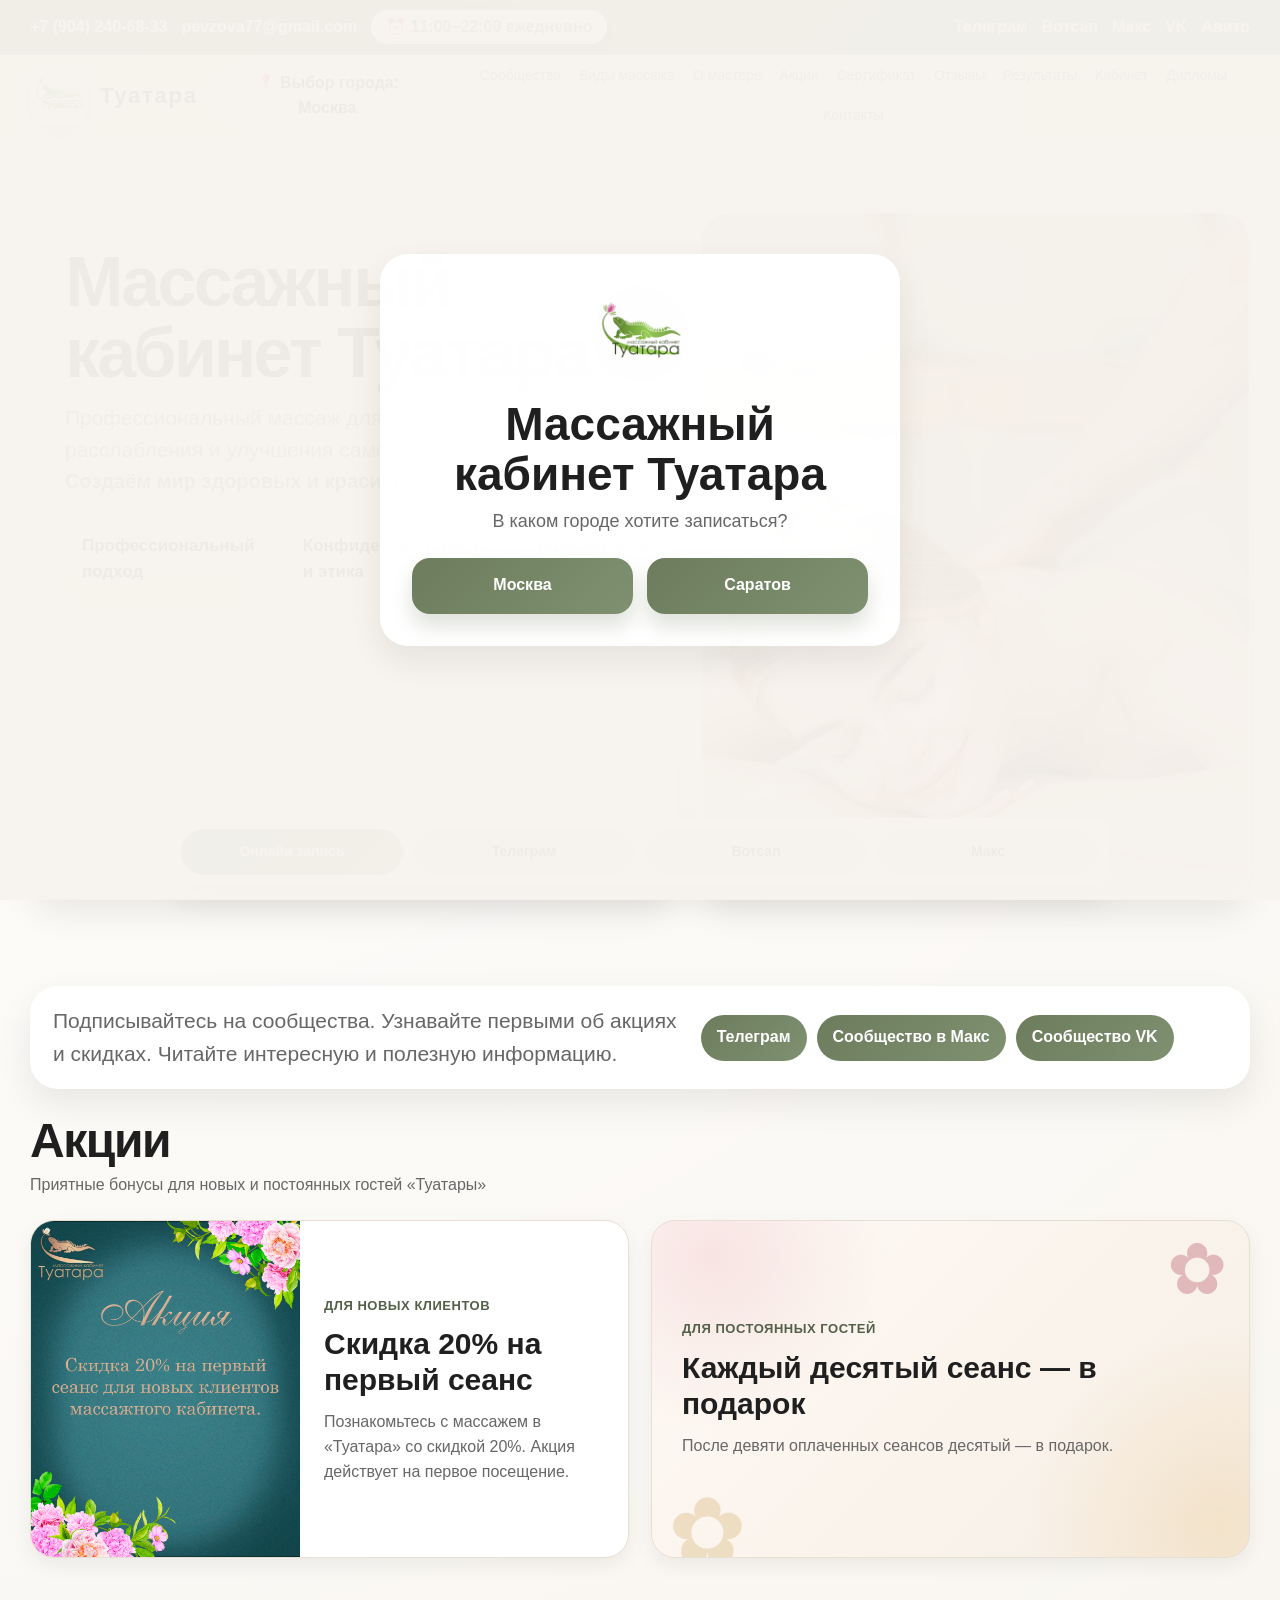
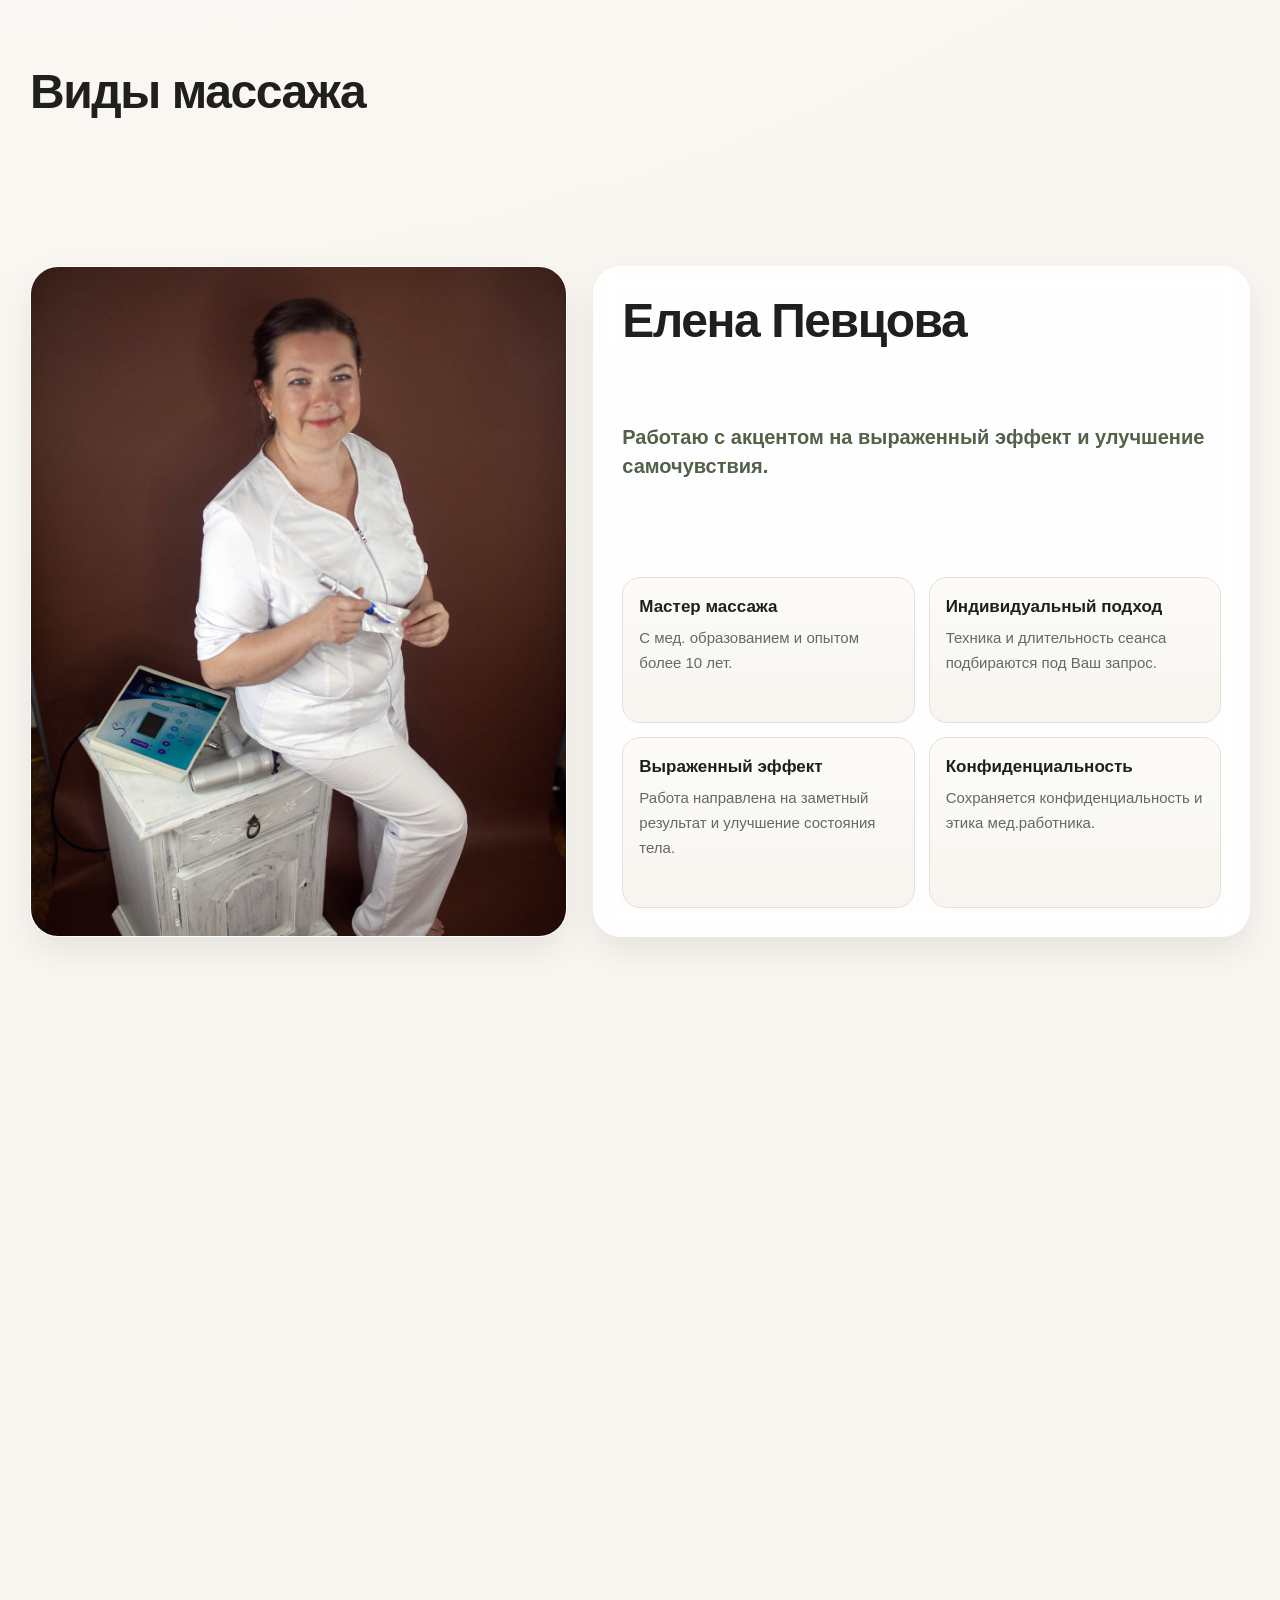
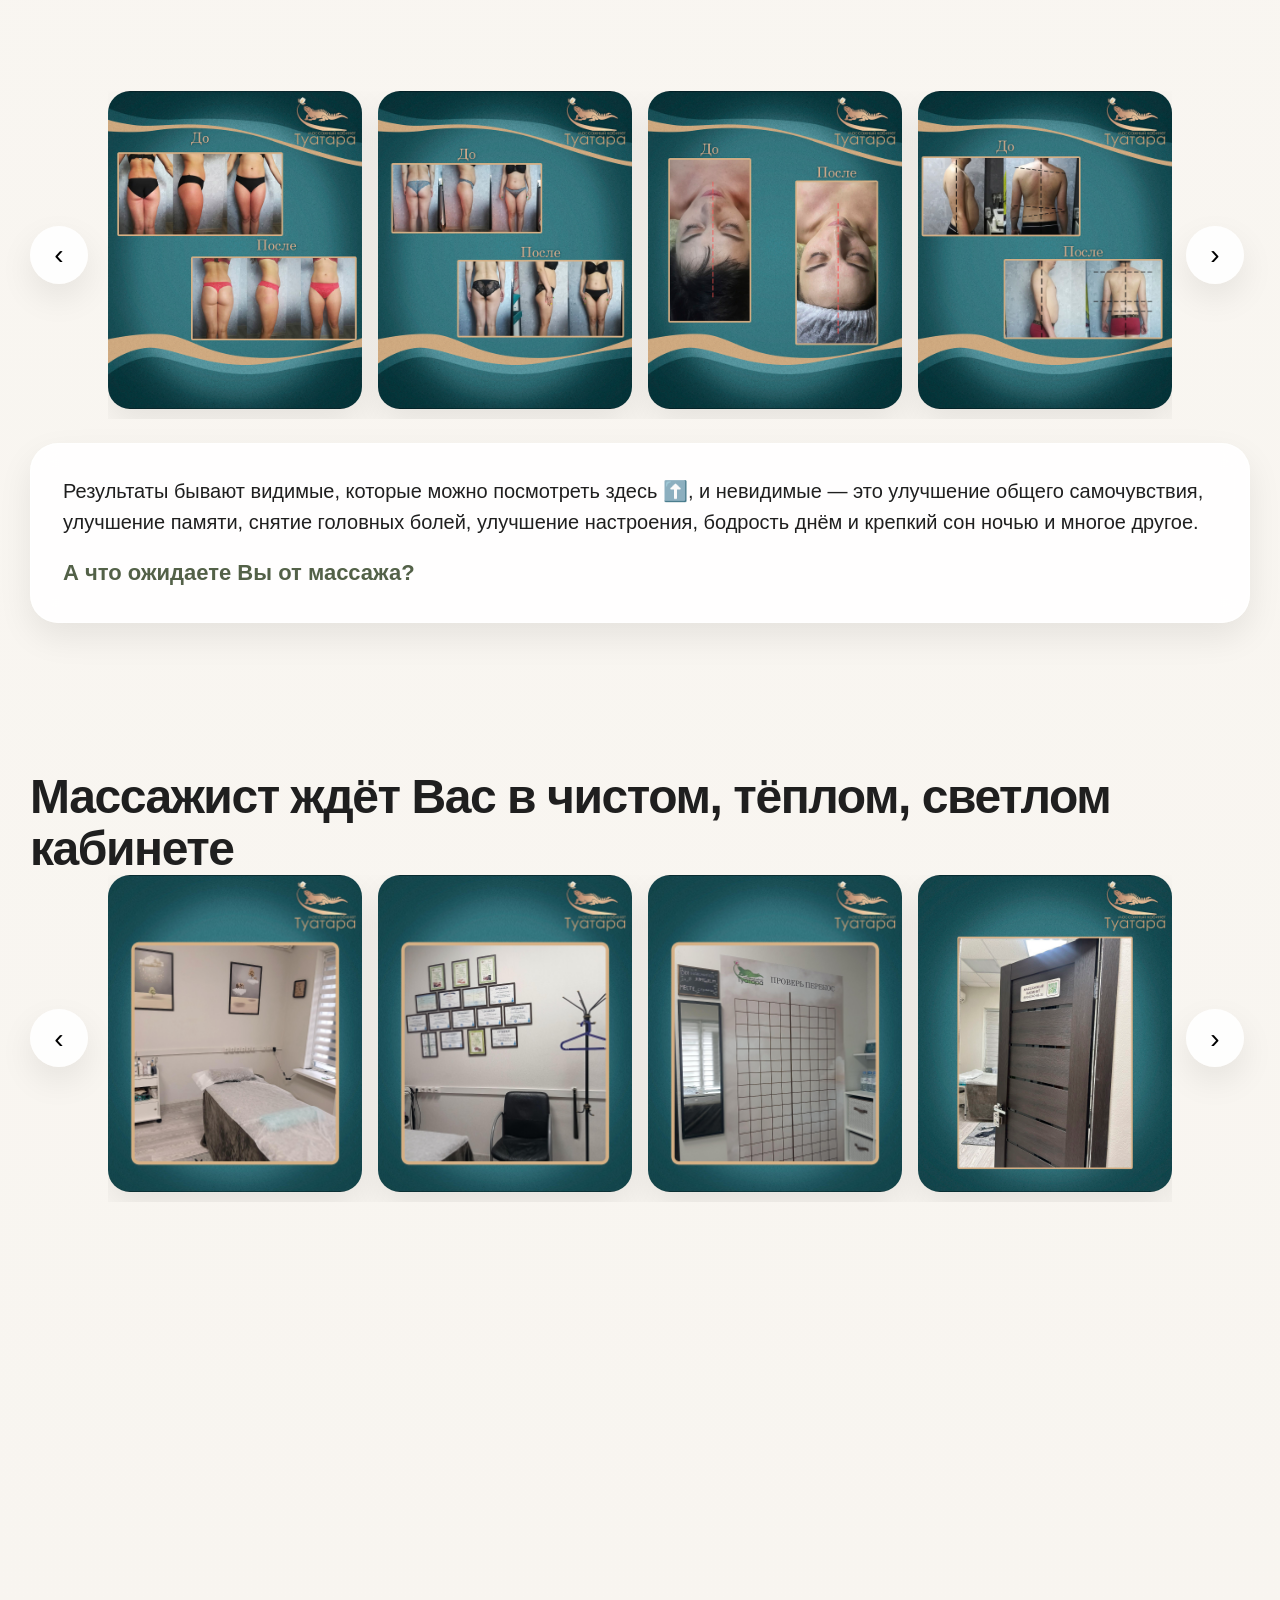
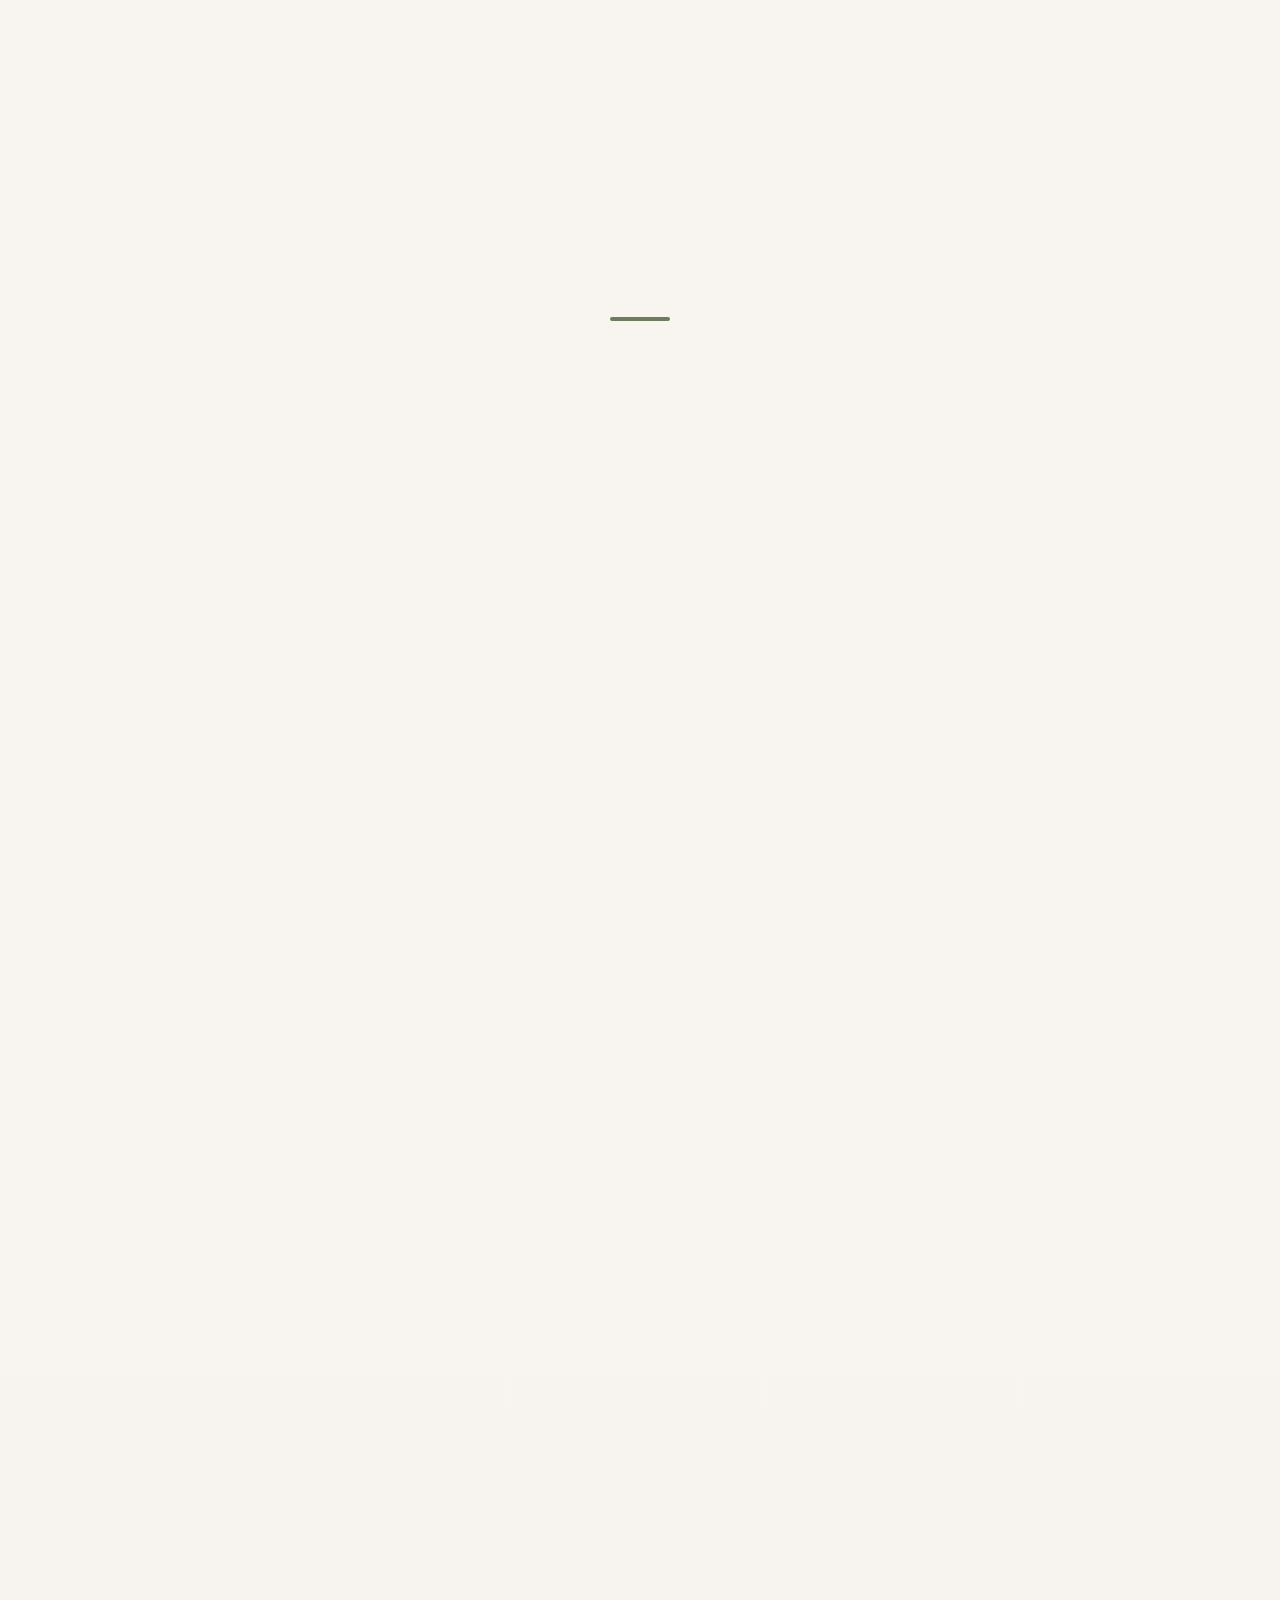
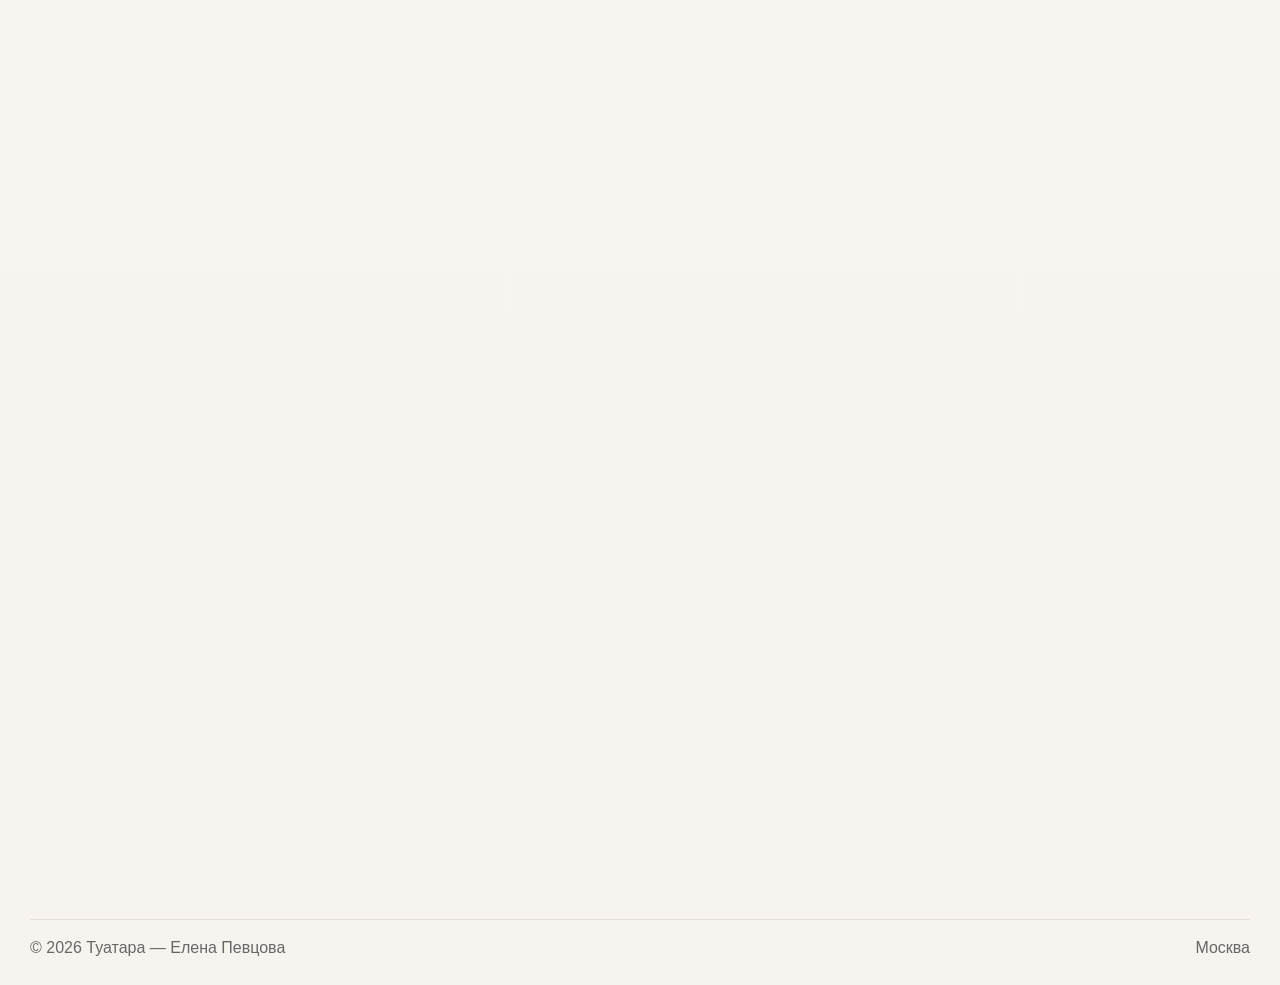
==== commit dc3f8ce4: "Add files via upload" ====
--- a/index.html
+++ b/index.html
@@ -133,22 +133,22 @@
           </div>
         </div>
         <div class="promotions-grid">
-          <article class="promotion-card promotion-card-text reveal">
+          <article class="promotion-card promotion-card-new reveal">
+            <div class="promotion-image-wrap">
+              <img src="images/subscription.jpg" alt="Акция для новых клиентов: скидка 20% на первый сеанс массажа" />
+            </div>
+            <div class="promotion-copy">
+              <span class="promotion-kicker">Для новых клиентов</span>
+              <h3>Скидка 20% на первый сеанс</h3>
+              <p>Познакомьтесь с массажем в «Туатара» со скидкой 20%. Акция действует на первое посещение.</p>
+            </div>
+          </article>
+          <article class="promotion-card promotion-card-text reveal reveal-delay-1">
             <span class="promotion-flower" aria-hidden="true">✿</span>
             <span class="promotion-kicker">Для постоянных гостей</span>
             <h3>Каждый десятый сеанс — в подарок</h3>
-            <p>Возвращайтесь на массаж и получайте каждый десятый сеанс бесплатно.</p>
+            <p>После девяти оплаченных сеансов десятый — в подарок.</p>
             <span class="promotion-flower promotion-flower-bottom" aria-hidden="true">✿</span>
-          </article>
-          <article class="promotion-card promotion-card-new reveal reveal-delay-1">
-            <div class="promotion-image-wrap">
-              <img src="images/subscription.jpg" alt="Акция массажного кабинета Туатара" />
-            </div>
-            <div class="promotion-copy">
-              <span class="promotion-kicker">Для новых клиентов</span>
-              <h3>Скидка 20% на первый сеанс</h3>
-              <p>Познакомьтесь с массажем в «Туатаре» и получите скидку 20% на первое посещение.</p>
-            </div>
           </article>
         </div>
       </div>
--- a/style.css
+++ b/style.css
@@ -1421,7 +1421,9 @@
   width: 100%;
   height: 100%;
   min-height: 300px;
-  object-fit: cover;
+  object-fit: contain;
+  object-position: center;
+  display: block;
 }
 .promotion-copy {
   padding: 28px 24px;
@@ -1432,7 +1434,8 @@
   .promotions-grid { grid-template-columns: 1fr; gap: 16px; }
   .promotion-card-text { min-height: 230px; padding: 28px 22px; }
   .promotion-card-new { grid-template-columns: 1fr; }
-  .promotion-image-wrap, .promotion-image-wrap img { min-height: 190px; max-height: 220px; }
+  .promotion-image-wrap { min-height: 0; max-height: none; height: auto; }
+  .promotion-image-wrap img { width: 100%; height: auto; min-height: 0; max-height: none; object-fit: contain; }
   .promotion-copy { padding: 22px; }
   .promotion-card h3 { font-size: 24px; }
 }
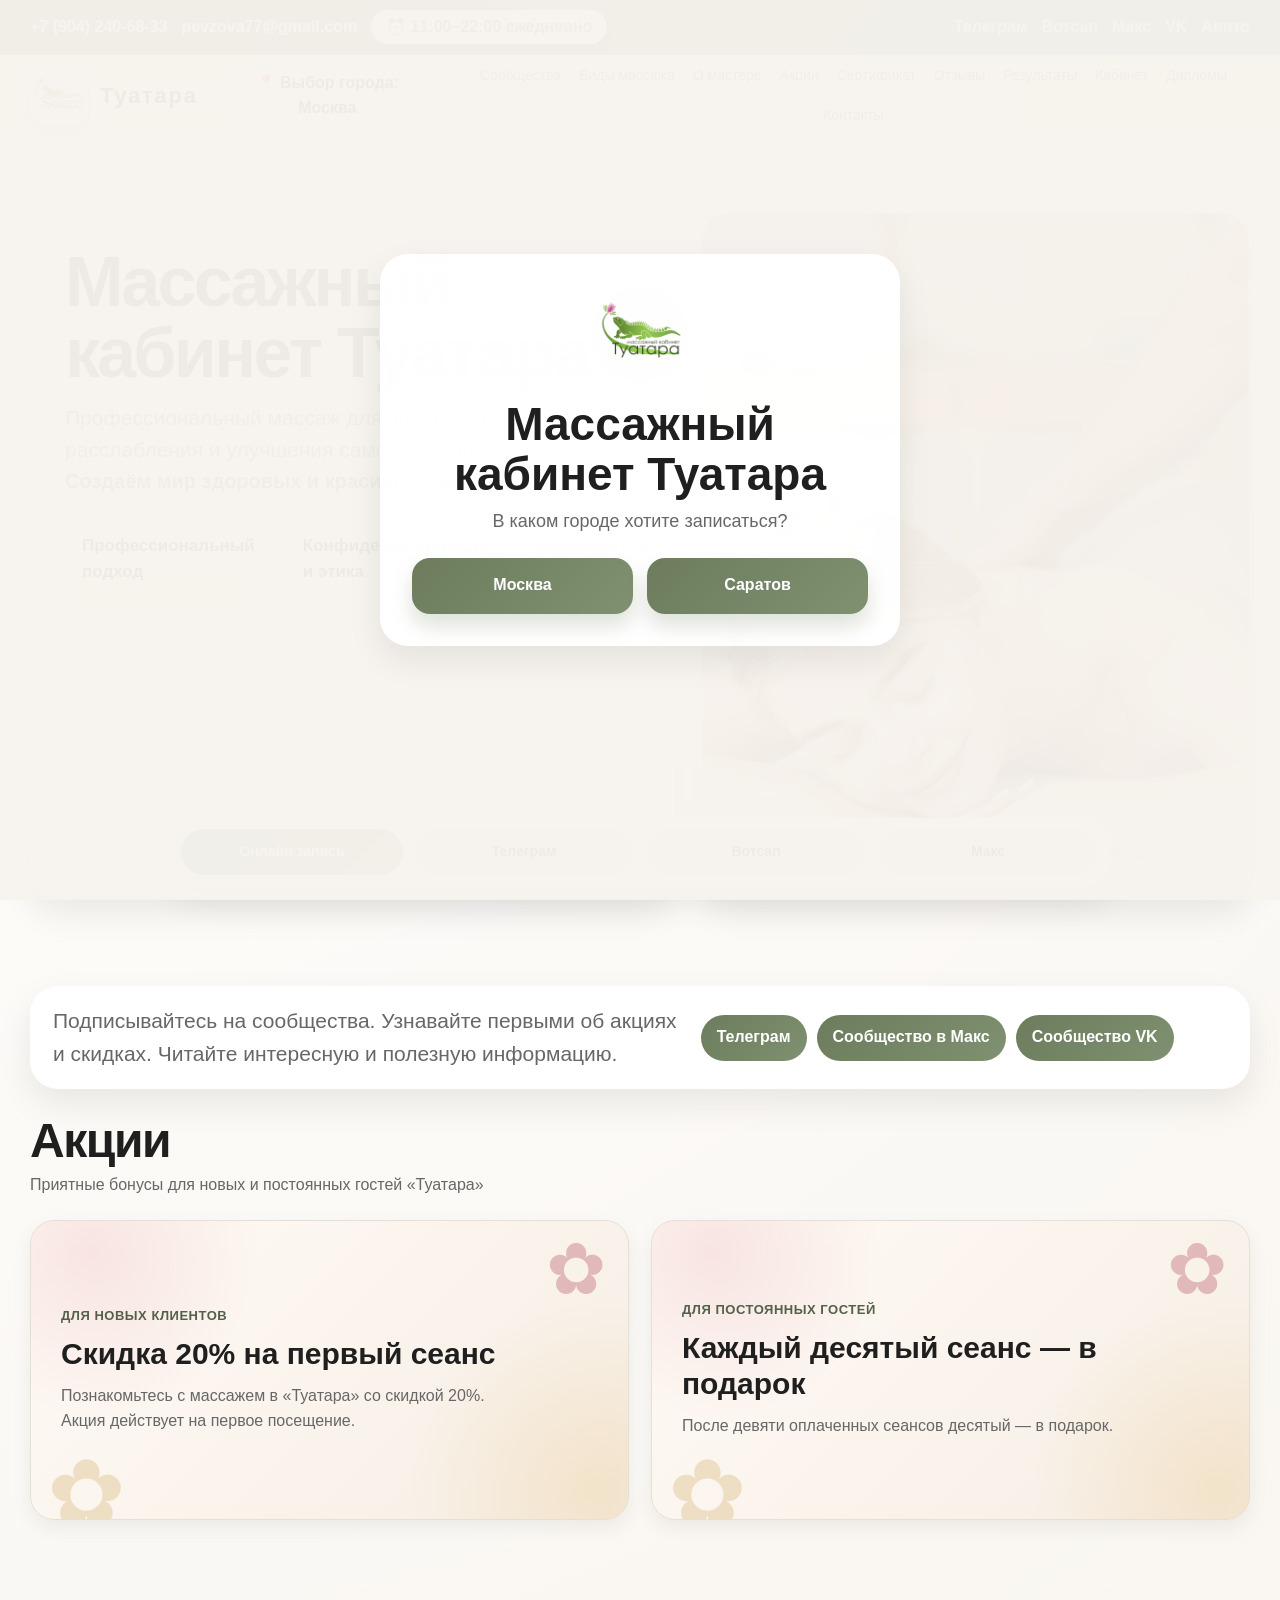
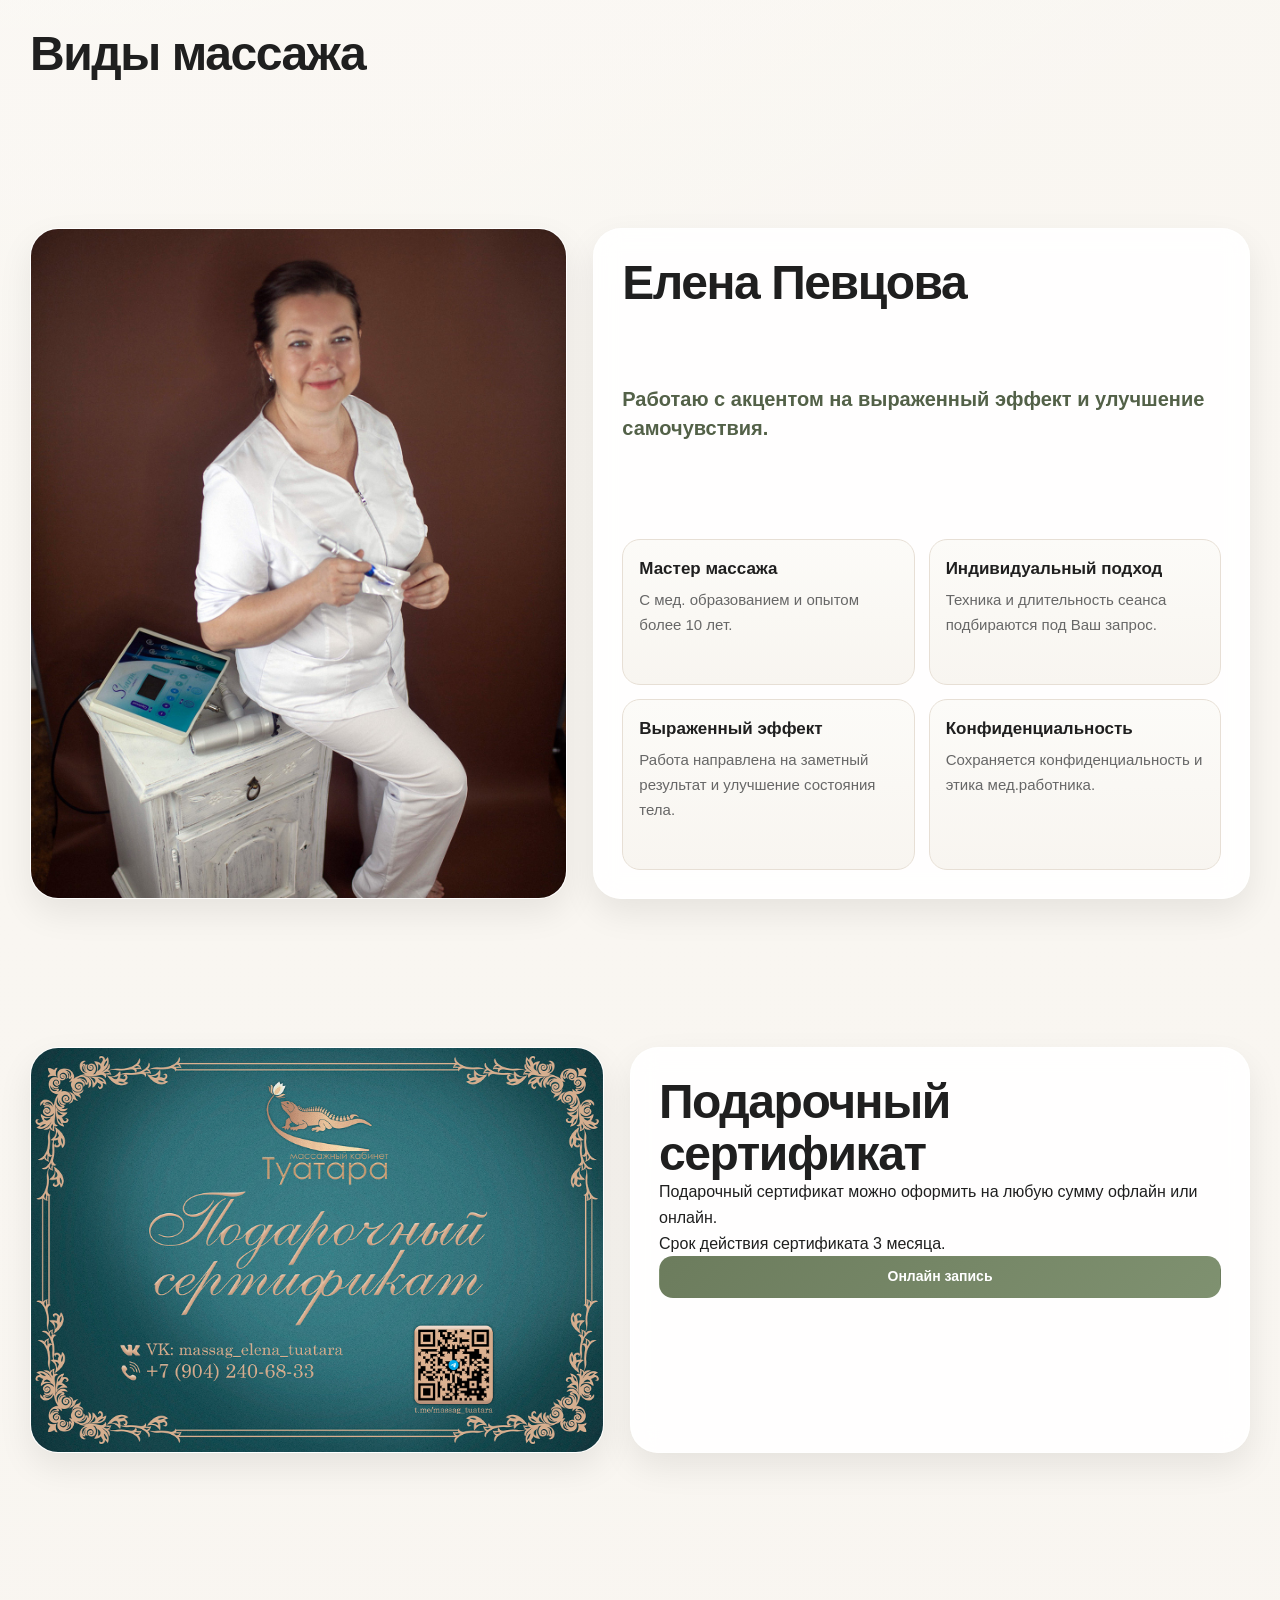
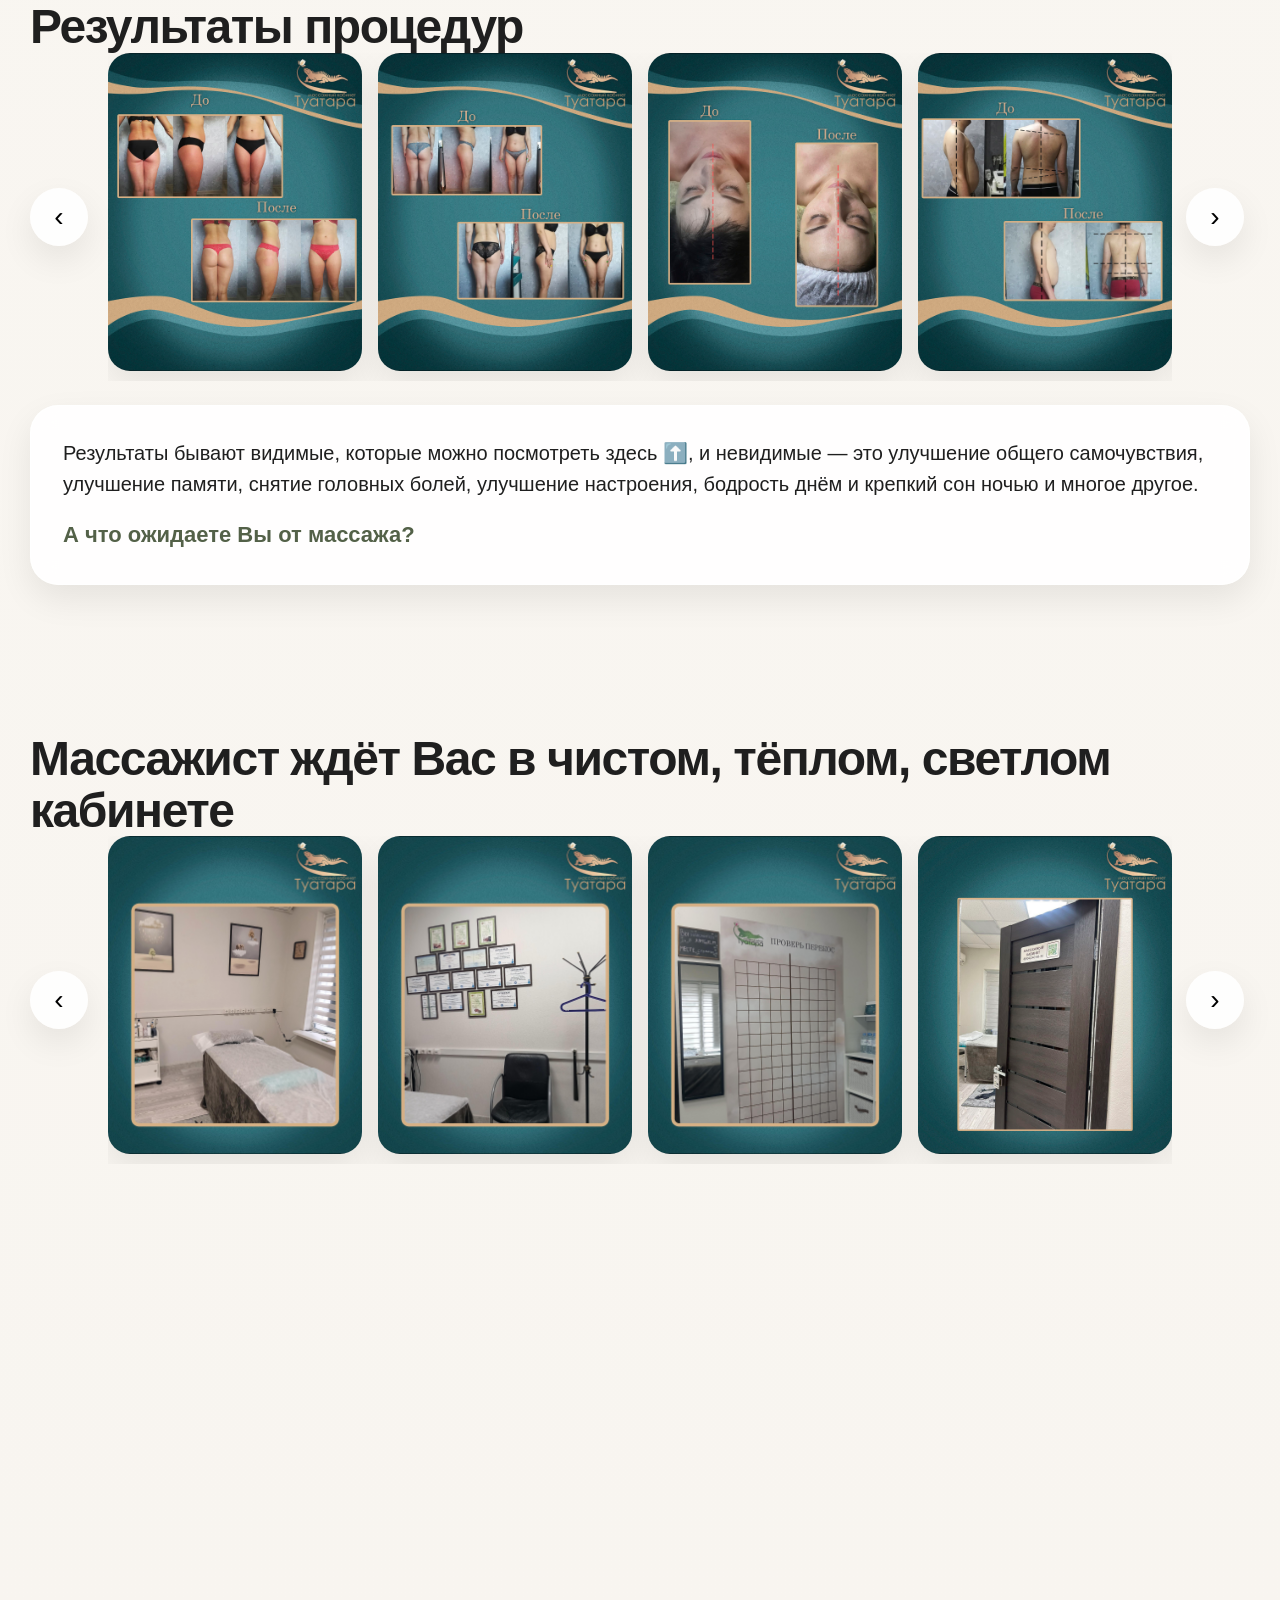
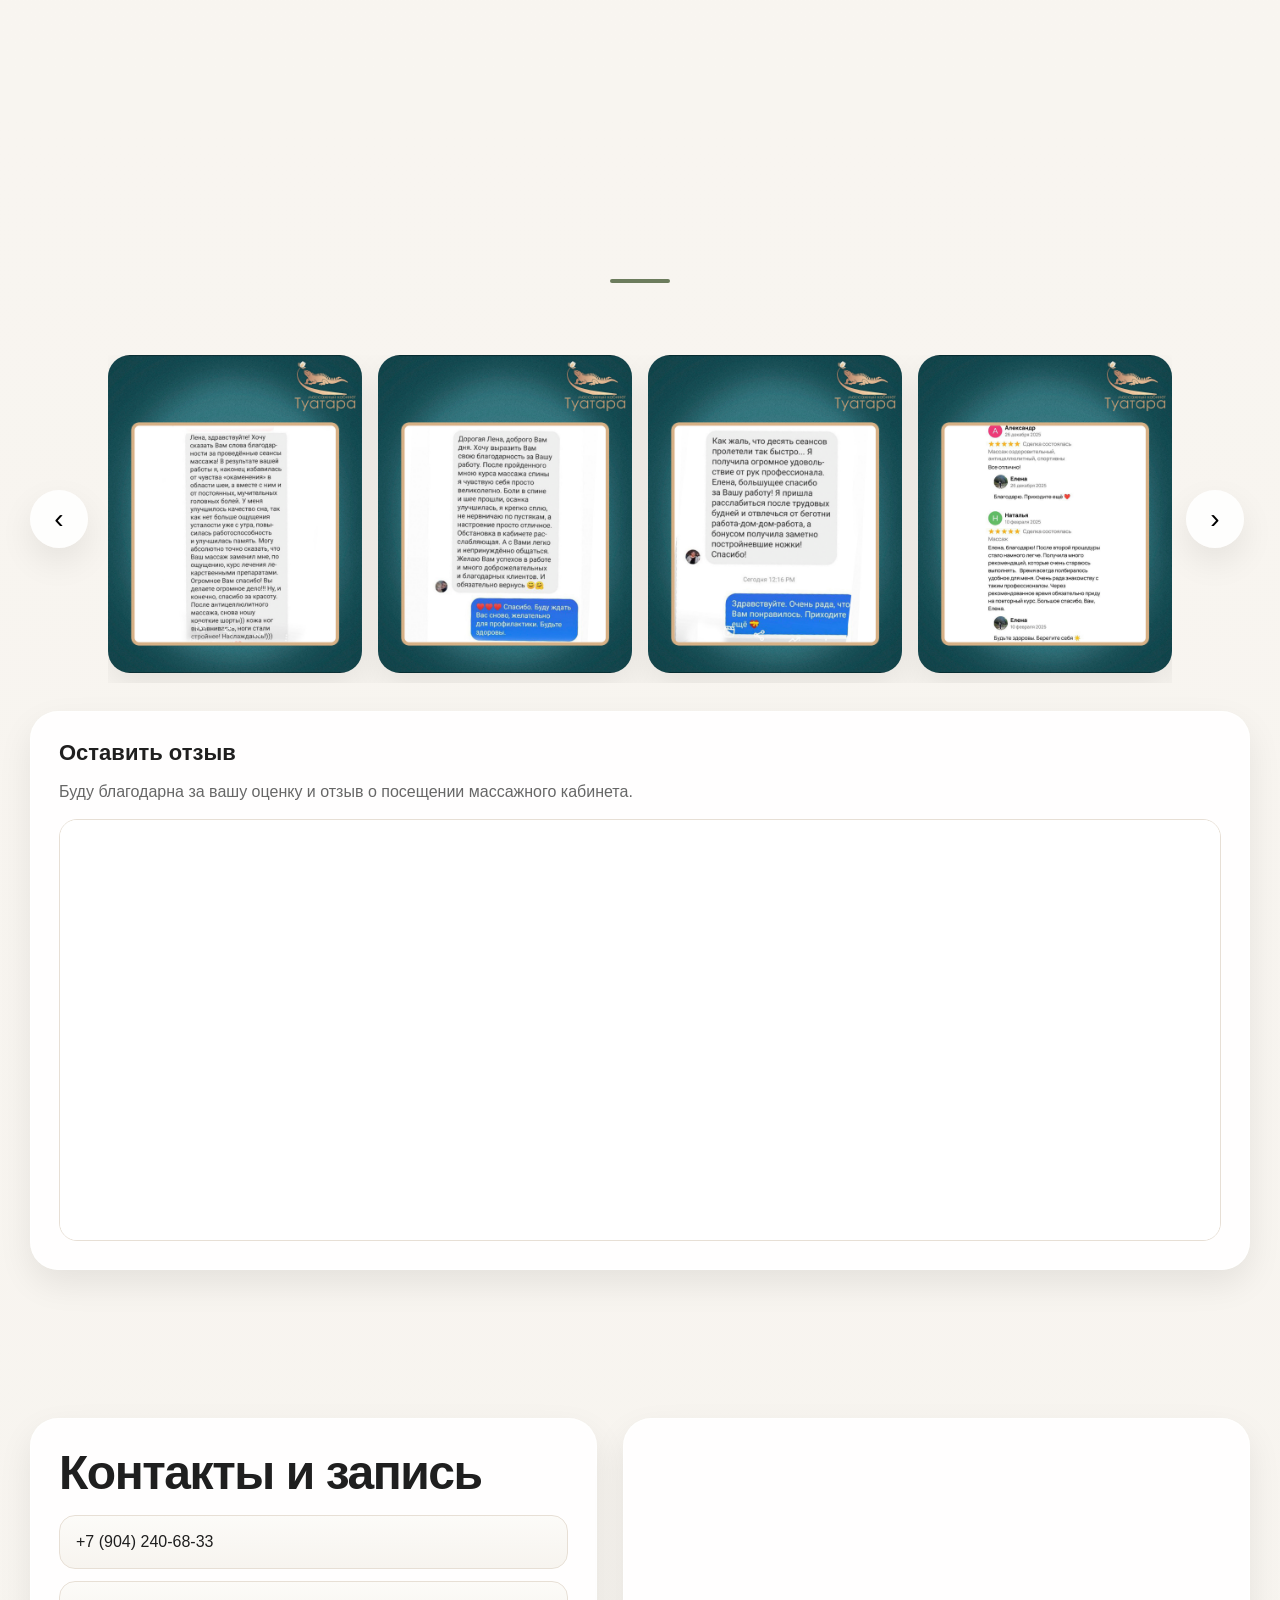
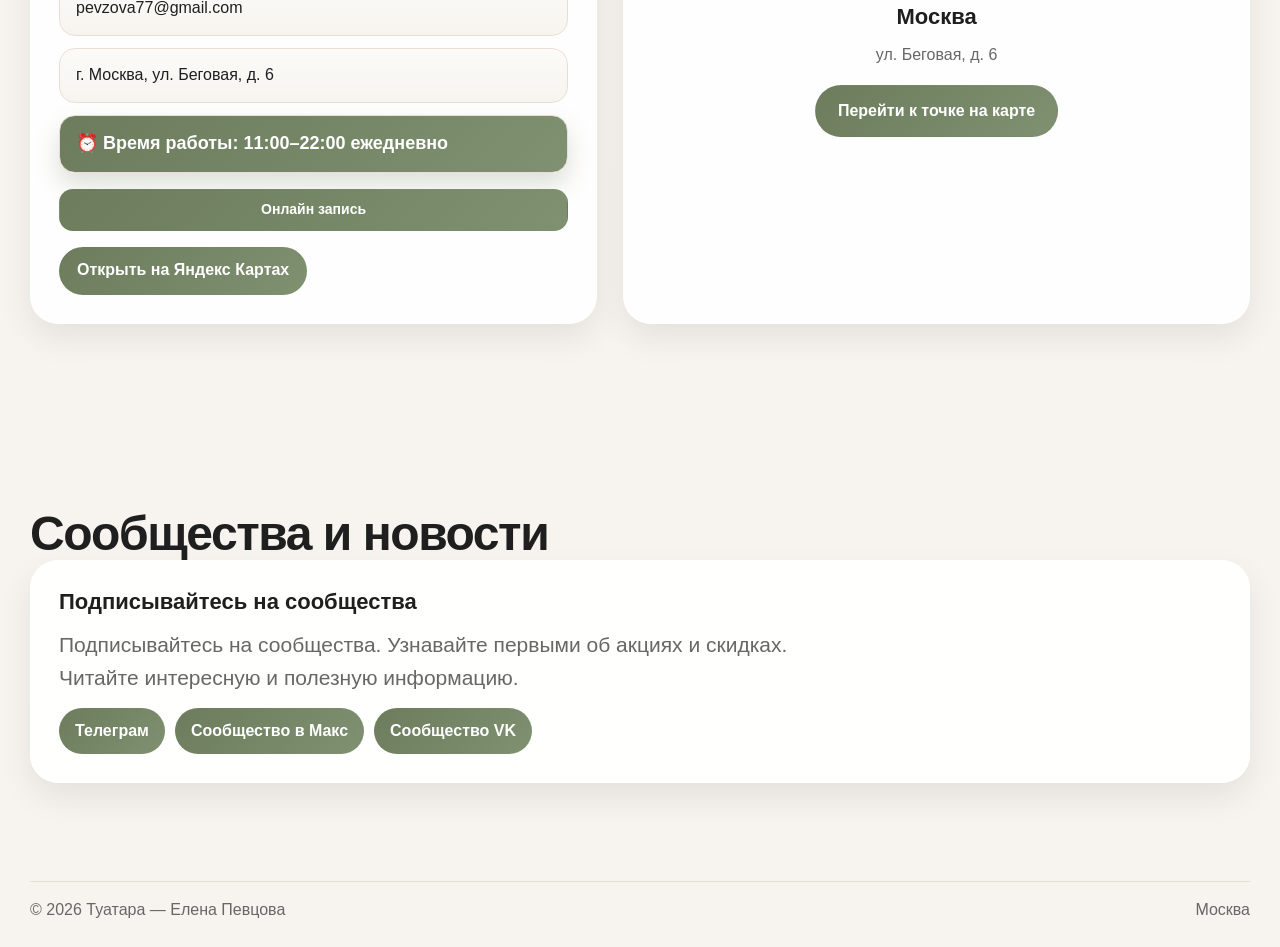
==== commit edd1bb35: "Add files via upload" ====
--- a/index.html
+++ b/index.html
@@ -129,19 +129,16 @@
         <div class="section-head">
           <div>
             <h2>Акции</h2>
-            <p>Приятные бонусы для новых и постоянных гостей «Туатары»</p>
+            <p>Приятные бонусы для новых и постоянных гостей «Туатара»</p>
           </div>
         </div>
         <div class="promotions-grid">
-          <article class="promotion-card promotion-card-new reveal">
-            <div class="promotion-image-wrap">
-              <img src="images/subscription.jpg" alt="Акция для новых клиентов: скидка 20% на первый сеанс массажа" />
-            </div>
-            <div class="promotion-copy">
-              <span class="promotion-kicker">Для новых клиентов</span>
-              <h3>Скидка 20% на первый сеанс</h3>
-              <p>Познакомьтесь с массажем в «Туатара» со скидкой 20%. Акция действует на первое посещение.</p>
-            </div>
+          <article class="promotion-card promotion-card-text reveal">
+            <span class="promotion-flower" aria-hidden="true">✿</span>
+            <span class="promotion-kicker">Для новых клиентов</span>
+            <h3>Скидка 20% на первый сеанс</h3>
+            <p>Познакомьтесь с массажем в «Туатара» со скидкой 20%. Акция действует на первое посещение.</p>
+            <span class="promotion-flower promotion-flower-bottom" aria-hidden="true">✿</span>
           </article>
           <article class="promotion-card promotion-card-text reveal reveal-delay-1">
             <span class="promotion-flower" aria-hidden="true">✿</span>
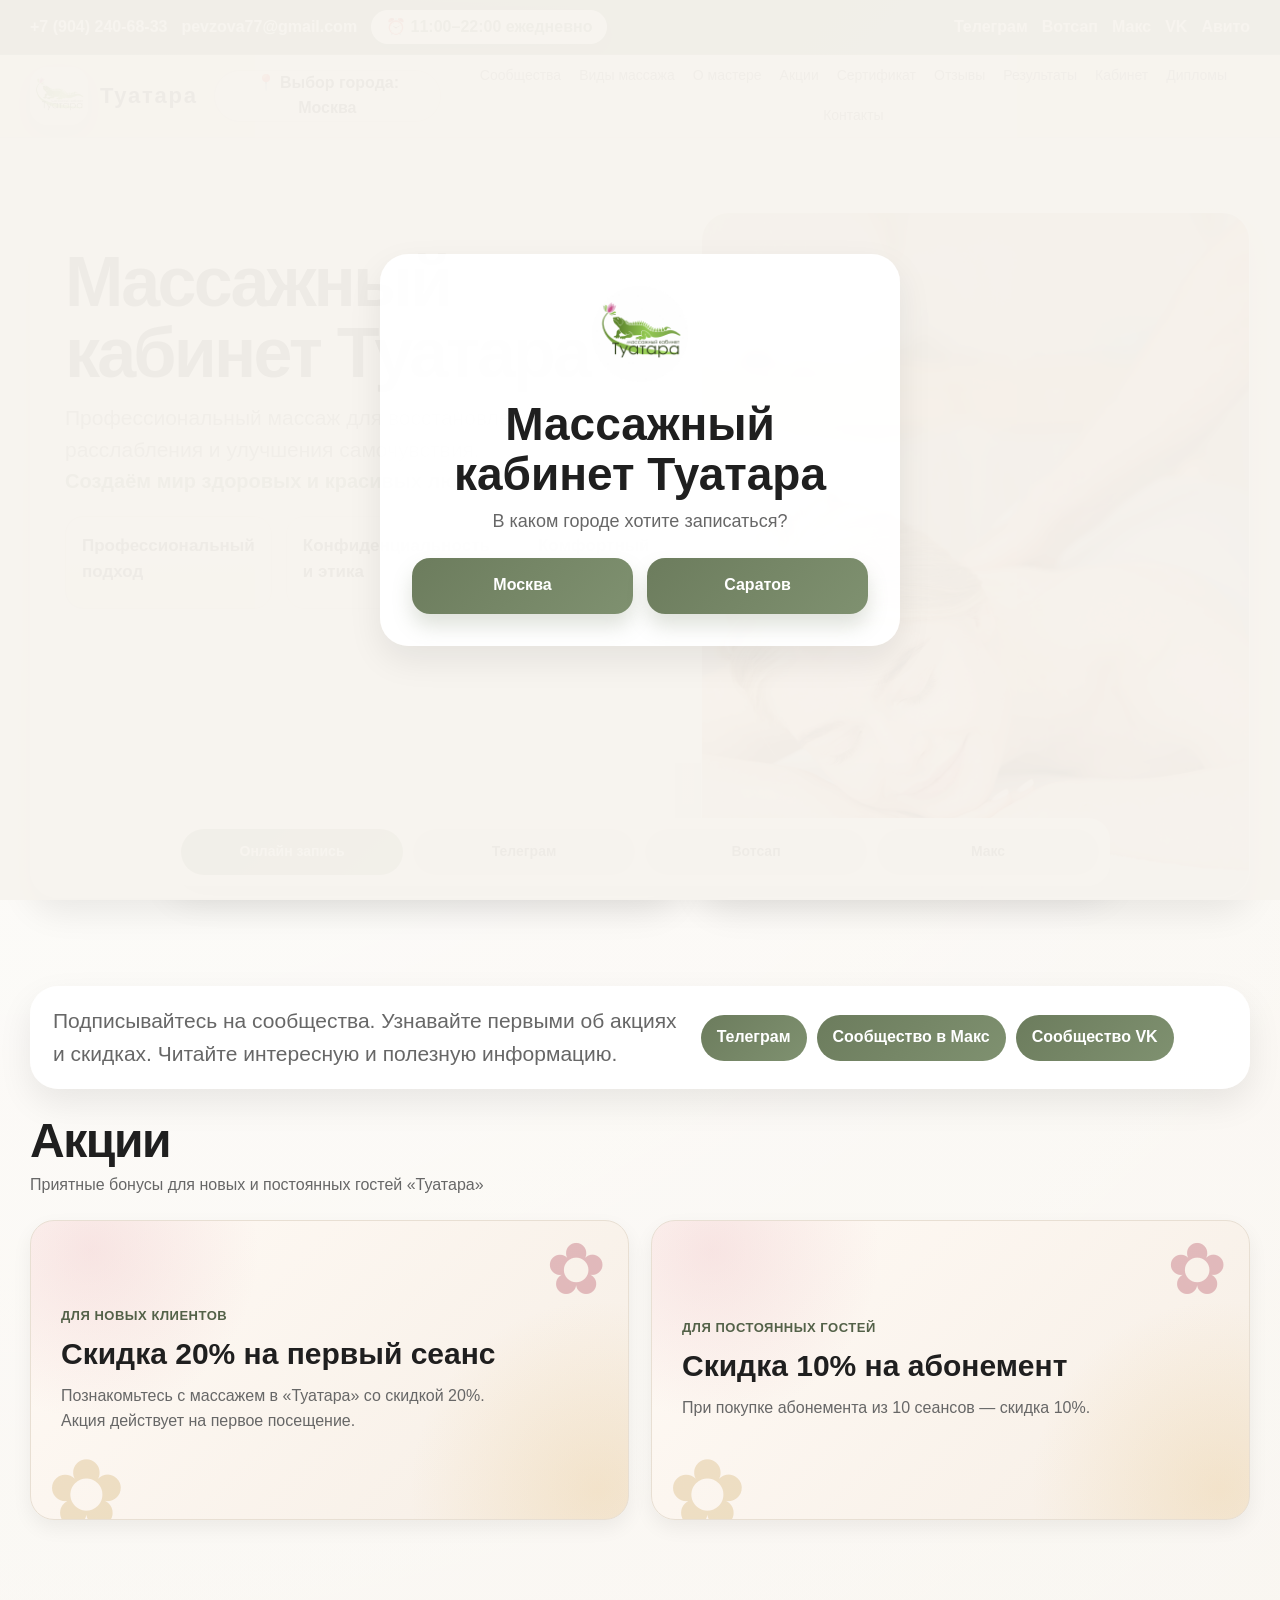
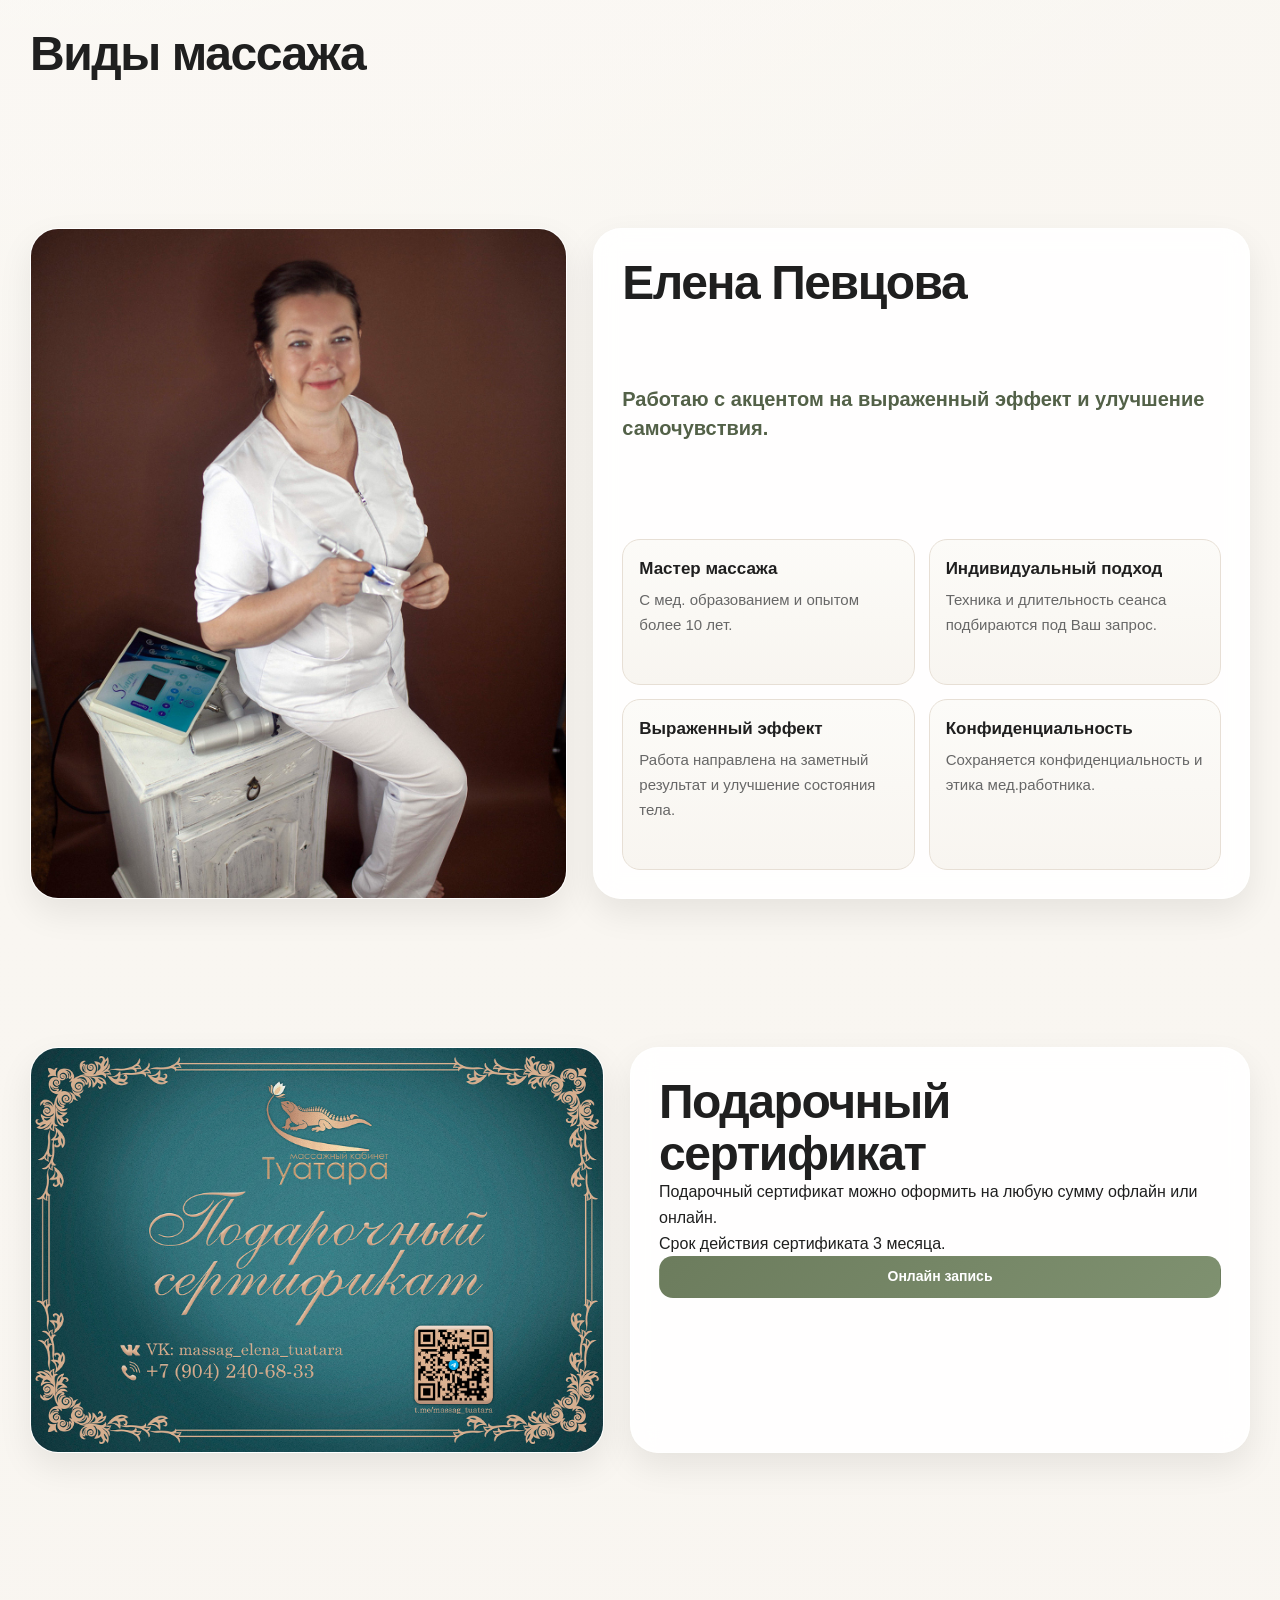
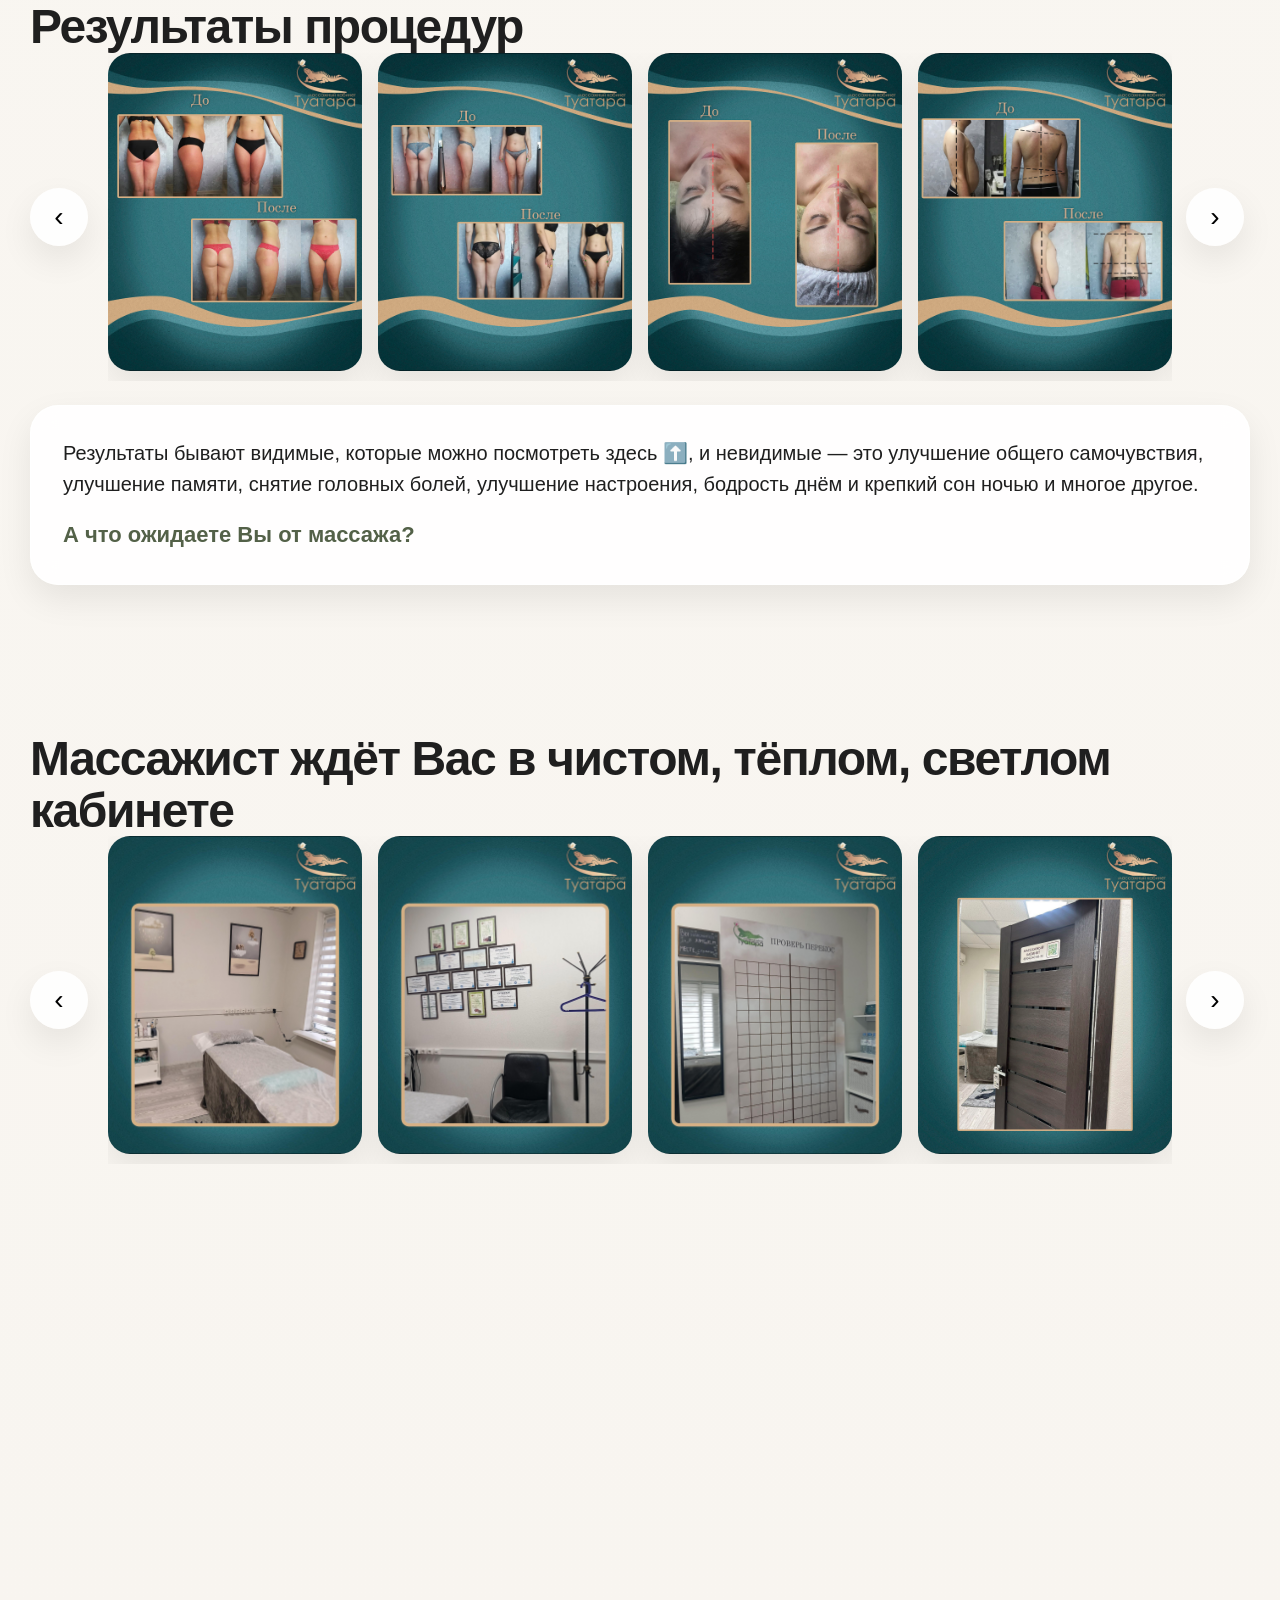
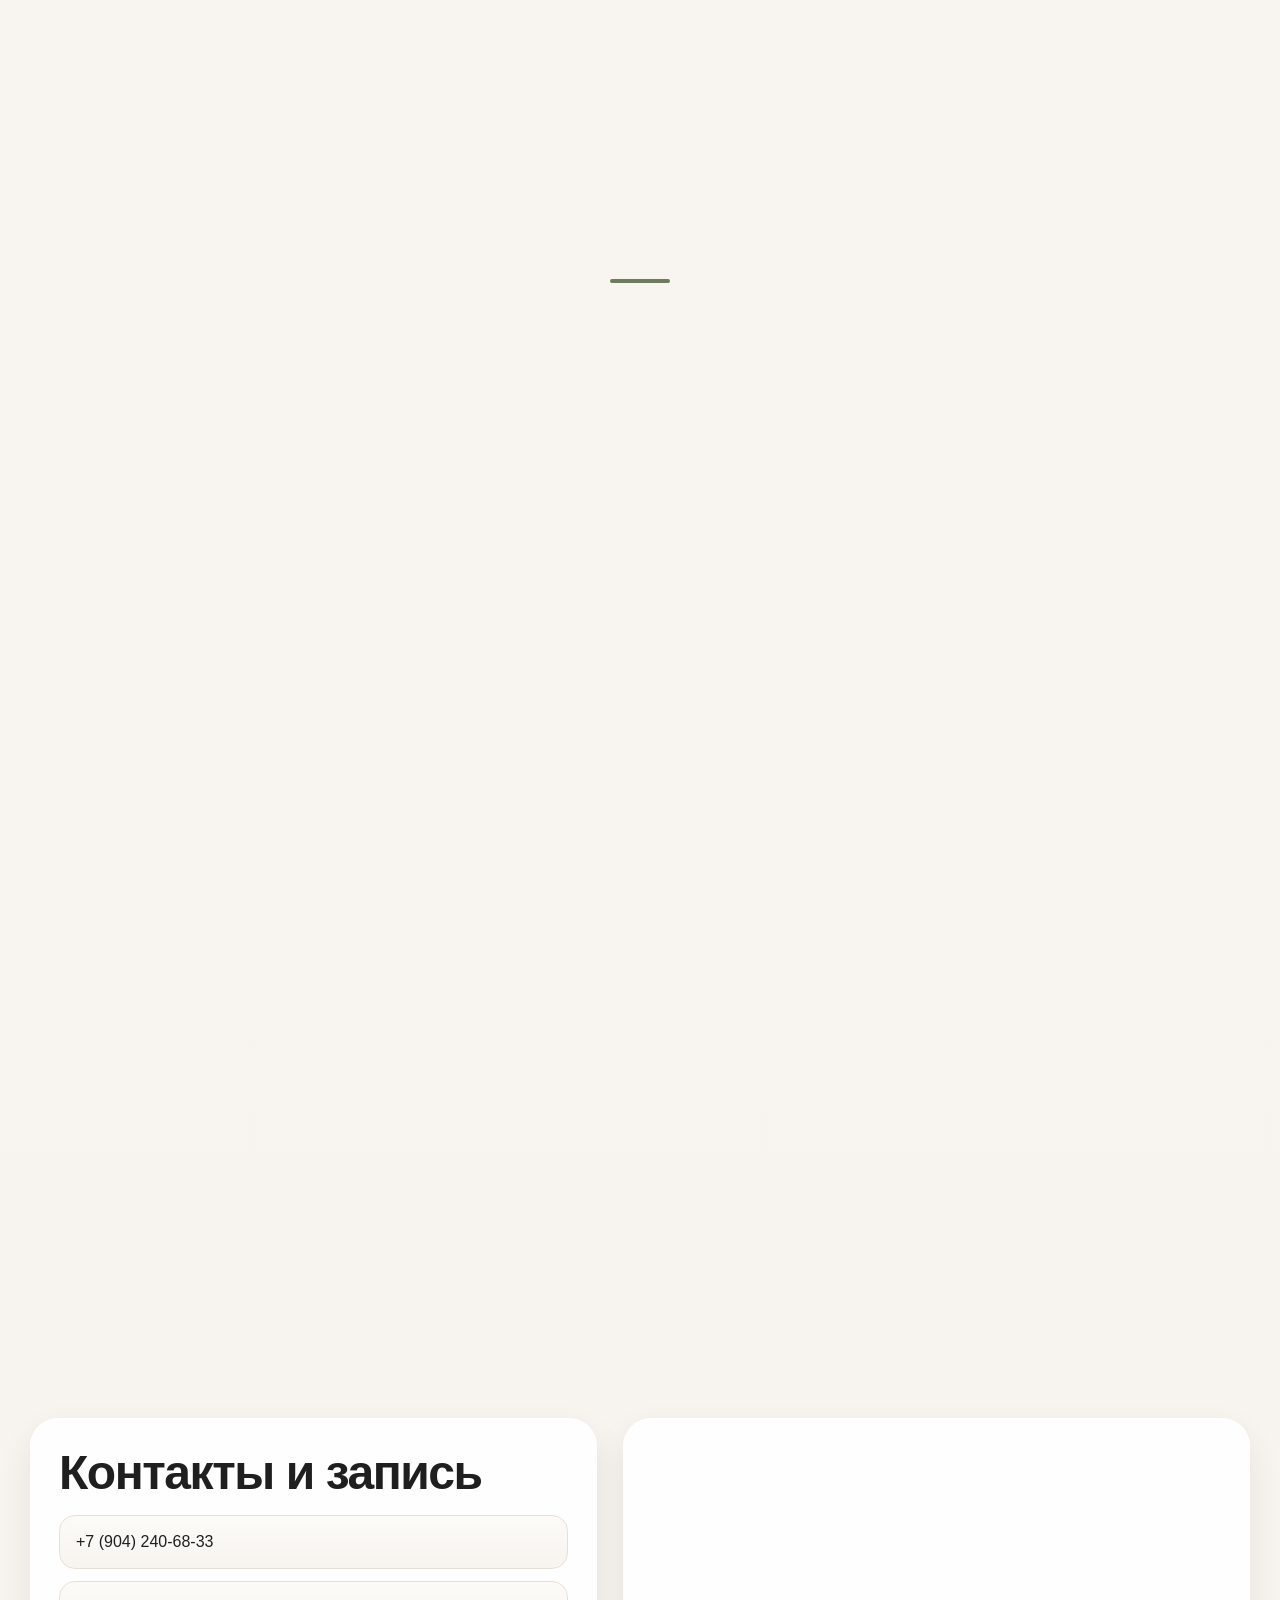
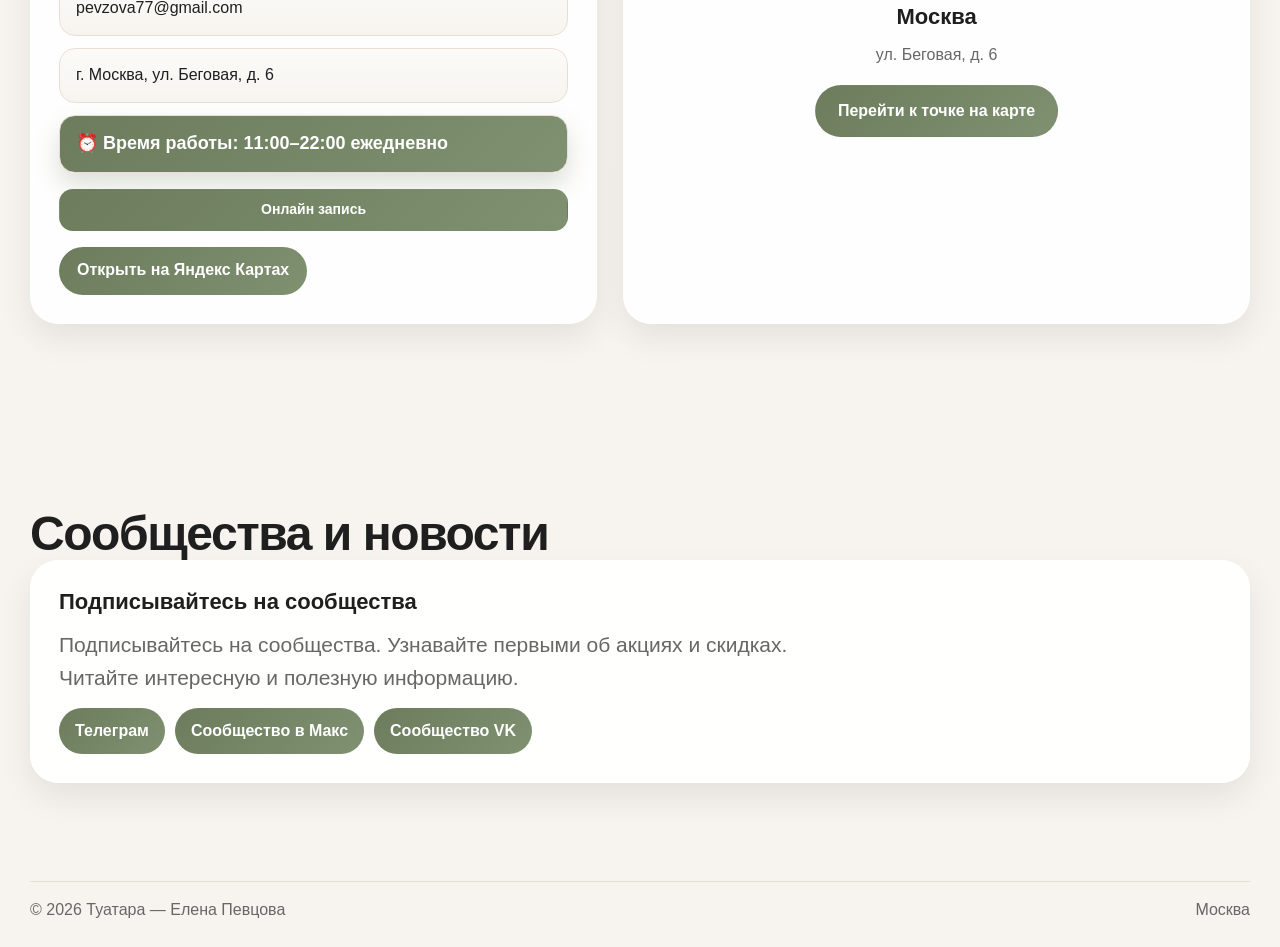
==== commit 58b7800c: "Add files via upload" ====
--- a/index.html
+++ b/index.html
@@ -143,8 +143,8 @@
           <article class="promotion-card promotion-card-text reveal reveal-delay-1">
             <span class="promotion-flower" aria-hidden="true">✿</span>
             <span class="promotion-kicker">Для постоянных гостей</span>
-            <h3>Каждый десятый сеанс — в подарок</h3>
-            <p>После девяти оплаченных сеансов десятый — в подарок.</p>
+            <h3>Скидка 10% на абонемент</h3>
+            <p>При покупке абонемента из 10 сеансов — скидка 10%.</p>
             <span class="promotion-flower promotion-flower-bottom" aria-hidden="true">✿</span>
           </article>
         </div>
